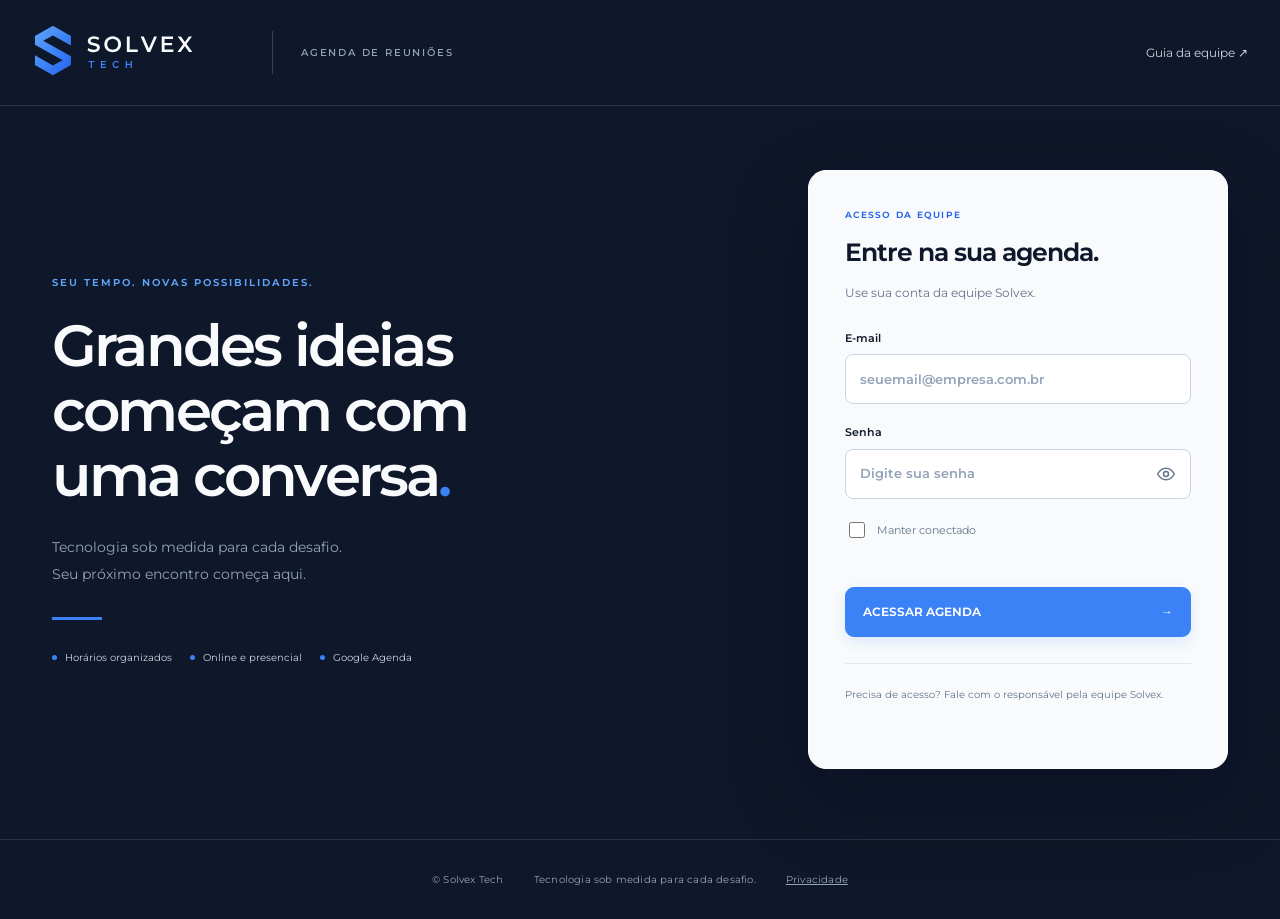
==== index.html @ f0392a61 "Publicar agenda Solvex Tech com identidade própria e agendamento integrado" ====
<!doctype html><html lang="pt-BR"><head><meta http-equiv="Content-Security-Policy" content="default-src 'none'; script-src 'self'; style-src 'self' 'unsafe-inline'; img-src 'self' data:; font-src 'self'; connect-src 'self' https://abweepruixcyetrzefhk.supabase.co; base-uri 'none'; object-src 'none'; form-action 'self'; upgrade-insecure-requests"><meta charset="utf-8"><meta name="viewport" content="width=device-width,initial-scale=1"><meta name="referrer" content="no-referrer"><meta name="theme-color" content="#3B82F6"><meta name="description" content="Agenda da equipe Solvex. Organize reuniões, horários e atendimentos."><title>Solvex | Agenda de reuniões</title><link rel="icon" href="favicon.svg"><link rel="stylesheet" href="assets/style-1fbe7dea8d7b.css"></head><body class="solvex-agenda agenda-portal">
<a class="skip-link" href="#agenda-root">Ir para a agenda</a>
<header class="agenda-shell-header"><a href="./" aria-label="Solvex Agenda"><img src="solvex-logo.svg" alt="Solvex Tech"></a><span class="agenda-shell-product">AGENDA DE REUNIÕES</span><a class="agenda-guide-link" href="manual.html" target="_blank" rel="noopener">Guia da equipe ↗</a><div id="agenda-account" hidden><span id="agenda-account-name"></span><button class="button secondary" id="agenda-signout" type="button">Sair</button></div></header>
<main id="agenda-login" class="agenda-login"><section class="agenda-login-intro"><p class="page-eyebrow">SEU TEMPO. NOVAS POSSIBILIDADES.</p><h1>Grandes ideias<br>começam com<br>uma conversa<span>.</span></h1><p>Tecnologia sob medida para cada desafio.<br>Seu próximo encontro começa aqui.</p><div class="solvex-hero-line" aria-hidden="true"></div><div class="agenda-login-tags"><span>Horários organizados</span><span>Online e presencial</span><span>Google Agenda</span></div></section><section class="agenda-login-card"><div id="agenda-login-loading" role="status">Verificando seu acesso…</div><div id="agenda-login-fields" hidden><p class="page-eyebrow">ACESSO DA EQUIPE</p><h2>Entre na sua agenda.</h2><p>Use sua conta da equipe Solvex.</p><form id="agenda-login-form"><label>E-mail<input type="email" name="email" autocomplete="username" placeholder="seuemail@empresa.com.br" required maxlength="254"></label><label>Senha<span class="agenda-password-wrap"><input type="password" name="password" autocomplete="current-password" placeholder="Digite sua senha" required maxlength="128"><button type="button" id="agenda-password-toggle" aria-label="Mostrar senha" aria-pressed="false"><svg viewBox="0 0 24 24" aria-hidden="true"><path d="M2 12s4-7 10-7 10 7 10 7-4 7-10 7S2 12 2 12Z"/><circle cx="12" cy="12" r="3"/></svg></button></span></label><label class="agenda-remember"><input type="checkbox" name="remember">Manter conectado</label><button class="button primary" type="submit">Acessar agenda <span aria-hidden="true">→</span></button><p class="error" id="agenda-login-error" role="alert"></p></form><p class="agenda-login-contact">Precisa de acesso? Fale com o responsável pela equipe Solvex.</p></div></section></main>
<main id="agenda-root" class="agenda-standalone-root" hidden tabindex="-1"></main><footer class="agenda-shell-footer"><span>© Solvex Tech</span><span>Tecnologia sob medida para cada desafio.</span><a href="privacidade-agenda.html">Privacidade</a></footer><script src="config.js" defer></script><script src="assets/auth-ab4852074d04.js" defer></script><script src="assets/api-6a0f5f5ae72e.js" defer></script><script src="assets/categories-dfbf721962f6.js" defer></script><script src="assets/weekly-d915a85bd3a6.js" defer></script><script src="assets/admin-f937d63b0646.js" defer></script><script src="assets/portal-9eec8111c256.js" defer></script></body></html>
---- assets/style-1fbe7dea8d7b.css ----
.solvex-agenda{--agenda-orange:var(--gold);--agenda-navy:var(--cream)}.solvex-agenda.agenda-page .skip-link:not(:focus),.solvex-agenda .skip-link:not(:focus){width:1px;height:1px;padding:0;overflow:hidden;clip-path:inset(50%)}.solvex-agenda .agenda-container{max-width:1020px;margin:38px auto 52px;padding:0 24px;color:var(--cream)}.solvex-agenda .agenda-intro{display:flex;align-items:center;justify-content:space-between;gap:24px;margin-bottom:26px}.solvex-agenda .agenda-intro h1{font-size:clamp(32px,4.3vw,46px);letter-spacing:-1.3px;margin:5px 0 10px;line-height:1.1}.solvex-agenda .agenda-intro p:last-child{margin:0;font-size:19px;color:var(--muted)}.solvex-agenda .agenda-intro-icon{display:grid;place-items:center;flex:0 0 84px;height:84px;border-radius:8px;background:#3b82f61a;color:var(--gold);border:1px solid rgba(59,130,246,.2)}.solvex-agenda .agenda-intro-icon .ui-icon{width:43px;height:43px}.solvex-agenda .agenda-card{background:var(--panel);border:1px solid var(--rule);border-radius:8px;padding:32px;box-shadow:none}.solvex-agenda .agenda-form-heading{display:flex;align-items:center;gap:16px;margin-bottom:24px}.solvex-agenda .agenda-form-heading h2{font-size:23px;margin:0 0 5px;letter-spacing:-.4px}.solvex-agenda .agenda-form-heading p{color:var(--muted);margin:0}.solvex-agenda .agenda-step{display:grid;place-items:center;border-radius:8px;flex:0 0 46px;height:46px;background:#3b82f61a;color:var(--cream);font-weight:800;font-size:18px}.solvex-agenda .agenda-fields{display:grid;grid-template-columns:1fr 1fr;gap:20px}.solvex-agenda .agenda-fields .agenda-wide{grid-column:1/-1}.solvex-agenda .agenda-card label,.solvex-agenda .agenda-config-form>label,.solvex-agenda .agenda-filters label{display:block;font-size:15px;font-weight:700;color:var(--cream)}.solvex-agenda .agenda-card input:not([type=checkbox]):not([type=radio]),.solvex-agenda .agenda-card select,.solvex-agenda .agenda-config-form input:not([type=checkbox]),.solvex-agenda .agenda-config-form select,.solvex-agenda .agenda-config-form textarea,.solvex-agenda .agenda-filters input,.solvex-agenda .agenda-share input{display:block;width:100%;box-sizing:border-box;padding:13px 14px;margin-top:8px;min-height:48px;border:1px solid var(--rule);border-radius:8px;background:var(--panel);color:var(--cream);font:inherit;font-weight:400;box-shadow:none}.solvex-agenda .agenda-card input::placeholder,.solvex-agenda .agenda-config-form input::placeholder{color:var(--muted)}.solvex-agenda .agenda-card input:focus,.solvex-agenda .agenda-card select:focus,.solvex-agenda .agenda-config-form input:focus,.solvex-agenda .agenda-config-form select:focus,.solvex-agenda .agenda-config-form textarea:focus,.solvex-agenda .agenda-filters input:focus{outline:2px solid var(--gold);outline-offset:2px}.solvex-agenda .field-optional{font-size:12px;font-weight:400;color:var(--muted)}.solvex-agenda .agenda-plain-fieldset{border:0;padding:0;margin:0;min-width:0}.solvex-agenda .agenda-plain-fieldset legend{font-weight:700;font-size:15px;margin-bottom:10px;padding:0}.solvex-agenda .agenda-divider{height:1px;background:var(--panel-2);margin:30px 0}.solvex-agenda .agenda-mode-options{display:grid;grid-template-columns:1fr 1fr;gap:14px;margin-bottom:26px}.solvex-agenda .agenda-mode-options label{display:flex;align-items:center;gap:12px;padding:15px;border-radius:8px;background:var(--panel-2);border:1px solid var(--rule);cursor:pointer}.solvex-agenda .agenda-mode-options label:has(input:checked){background:#3b82f611;border:2px solid var(--gold);padding:14px}.solvex-agenda .agenda-mode-options small{display:block;font-weight:400;color:var(--muted);margin-top:4px}.solvex-agenda .agenda-card input[type=radio],.solvex-agenda .agenda-card input[type=checkbox],.solvex-agenda .agenda-config-form input[type=checkbox]{accent-color:var(--gold);width:18px;height:18px;flex:0 0 18px;margin:0}.solvex-agenda .agenda-mode-options label:has(input:disabled){opacity:.5;cursor:default}.solvex-agenda .agenda-date-heading{display:flex;align-items:center;justify-content:space-between;gap:16px}.solvex-agenda .agenda-card h3{font-size:17px;margin:0 0 14px}.solvex-agenda .agenda-date-nav{display:flex;gap:8px;margin-bottom:14px}.solvex-agenda .agenda-nav-button{width:36px;height:36px;border:1px solid var(--rule);border-radius:8px;background:var(--panel);color:var(--cream);font-size:25px;cursor:pointer}.solvex-agenda .agenda-nav-button:disabled{opacity:.4;cursor:default}.solvex-agenda .agenda-date-options{display:grid;grid-template-columns:repeat(3,1fr);gap:14px;margin-bottom:24px}.solvex-agenda .agenda-date-chip{padding:15px 8px;border:1px solid var(--rule);border-radius:8px;background:var(--panel-2);color:var(--cream);cursor:pointer;font:inherit;display:flex;flex-direction:column;align-items:center;gap:4px}.solvex-agenda .agenda-date-chip strong{font-size:29px;line-height:1.1}.solvex-agenda .agenda-date-chip span{text-transform:uppercase;font-weight:700;font-size:13px}.solvex-agenda .agenda-date-chip small{font-size:12px}.solvex-agenda .agenda-date-chip[aria-pressed=true]{background:var(--gold);color:var(--cream);border-color:var(--gold);box-shadow:none}.solvex-agenda .agenda-hour-options{display:flex;flex-wrap:wrap;gap:12px;min-height:48px;margin-bottom:18px}.solvex-agenda .agenda-hour-chip{min-width:105px;flex:1 1 100px;max-width:210px;padding:13px 16px;border:1px solid var(--rule);border-radius:8px;background:var(--panel-2);color:var(--cream);cursor:pointer;font:inherit;font-size:17px;font-weight:750}.solvex-agenda .agenda-hour-chip[aria-pressed=true]{background:var(--gold);color:var(--cream);border-color:var(--cream)}.solvex-agenda .agenda-date-chip:focus-visible,.solvex-agenda .agenda-hour-chip:focus-visible,.solvex-agenda .agenda-nav-button:focus-visible{outline:2px solid var(--gold);outline-offset:3px}.solvex-agenda .agenda-selection{display:flex;align-items:center;justify-content:center;gap:8px;font-size:14px;color:var(--muted);padding:12px;background:var(--panel-2);border-radius:8px;margin-bottom:22px}.solvex-agenda .agenda-selection .ui-icon{width:21px;height:21px}.solvex-agenda .agenda-card .agenda-consent{display:flex;align-items:flex-start;gap:11px;font-weight:400;line-height:1.6;font-size:13px;margin-bottom:20px}.solvex-agenda .agenda-consent input{margin-top:2px!important}.solvex-agenda .agenda-confirm{width:100%;display:flex;align-items:center;justify-content:center;gap:14px;padding:16px!important;font-size:17px!important;min-height:56px}.solvex-agenda .agenda-form-footer{margin:24px 0 0;border-top:1px solid var(--rule);padding-top:20px;text-align:center;font-size:13px;color:var(--muted)}.solvex-agenda .agenda-honeypot{position:absolute;width:1px;height:1px;overflow:hidden;clip-path:inset(50%)}.solvex-agenda .agenda-contact{margin:24px 0 0;text-align:center;font-size:14px}.solvex-agenda .agenda-contact a,.solvex-agenda .agenda-hint a{color:var(--cream);text-decoration:underline;text-decoration-color:var(--gold);text-underline-offset:4px}.solvex-agenda .agenda-success-icon{display:grid;place-items:center;width:62px;height:62px;background:#3b82f61a;color:var(--gold);border-radius:8px;margin-bottom:20px}.solvex-agenda .agenda-success-icon .ui-icon{width:35px;height:35px}.solvex-agenda .agenda-confirmation h2{font-size:30px;margin:6px 0 14px}.solvex-agenda .agenda-confirmation-actions{display:flex;align-items:center;flex-wrap:wrap;gap:16px;margin-top:16px}.solvex-agenda .agenda-confirmation .detail-grid{margin:24px 0}.solvex-agenda .agenda-confirmation .notice{font-size:14px;margin-bottom:20px}.solvex-agenda .agenda-confirmation:focus{outline:2px solid var(--gold);outline-offset:4px}.solvex-agenda .agenda-hint{font-size:13px!important;color:var(--muted);line-height:1.6;margin:8px 0 18px;overflow-wrap:anywhere}.solvex-agenda .agenda-admin-columns{display:grid;grid-template-columns:1fr 1fr;gap:22px}.solvex-agenda .agenda-admin-columns>.admin-section{min-width:0}.solvex-agenda .agenda-admin-columns h2{font-size:23px;margin:5px 0 16px}.solvex-agenda .agenda-admin-columns .agenda-fields{gap:16px}.solvex-agenda .agenda-config-form{display:grid;gap:16px}.solvex-agenda .agenda-config-form p{margin:-8px 0 0}.solvex-agenda .agenda-config-form .agenda-fields label{font-size:14px;font-weight:700}.solvex-agenda .agenda-config-form .agenda-toggle{display:flex;align-items:center;gap:10px;border-radius:8px;background:#3b82f614;padding:14px}.solvex-agenda .agenda-share{display:flex;align-items:center;justify-content:space-between;gap:24px;border-left:4px solid var(--gold)!important}.solvex-agenda .agenda-share h2{margin:4px 0 8px;font-size:25px}.solvex-agenda .agenda-share p{margin:0}.solvex-agenda .agenda-share-controls{display:flex;align-items:flex-end;gap:12px;max-width:450px;flex:1;min-width:0}.solvex-agenda .agenda-share-controls label{flex:1;min-width:0;font-size:12px}.solvex-agenda .agenda-share-controls .button{white-space:nowrap;min-height:48px}.solvex-agenda .agenda-weekdays,.solvex-agenda .agenda-format-checks{display:flex;gap:12px;flex-wrap:wrap}.solvex-agenda .agenda-weekdays label,.solvex-agenda .agenda-format-checks label{display:flex;align-items:center;gap:6px;font-size:13px;font-weight:600}.solvex-agenda .agenda-slot-list{max-height:400px;overflow:auto;display:grid;gap:10px;margin-top:16px;padding-right:4px}.solvex-agenda .agenda-slot-row{display:flex;align-items:center;justify-content:space-between;gap:12px;padding:14px 16px;border:1px solid var(--rule);border-radius:8px;background:var(--panel-2)}.solvex-agenda .agenda-slot-row strong{display:block;font-size:15px}.solvex-agenda .agenda-slot-row small{display:block;color:var(--muted);margin-top:5px}.solvex-agenda .agenda-slot-row .text-button{font-size:13px}.solvex-agenda .agenda-filters{display:flex;align-items:flex-end;gap:16px;flex-wrap:wrap;margin:20px 0}.solvex-agenda .agenda-filters label{flex:1;min-width:170px}.solvex-agenda .agenda-filters .button{min-height:48px}.solvex-agenda .agenda-bookings{display:grid;gap:16px}.solvex-agenda .agenda-booking{border:1px solid var(--rule);border-radius:8px;padding:20px;border-left:4px solid var(--gold)}.solvex-agenda .agenda-booking h3{margin:4px 0 5px;font-size:19px}.solvex-agenda .agenda-booking-heading{display:flex;align-items:flex-start;justify-content:space-between;gap:12px}.solvex-agenda .agenda-booking-subtitle{font-size:13px;color:var(--muted);margin:6px 0 18px}.solvex-agenda .agenda-booking-contact{display:grid;grid-template-columns:1fr 1fr;gap:10px 20px;margin:16px 0}.solvex-agenda .agenda-booking-contact div{min-width:0}.solvex-agenda .agenda-booking-contact dt{font-size:11px;font-weight:700;text-transform:uppercase;color:var(--muted);margin-bottom:3px}.solvex-agenda .agenda-booking-contact dd{margin:0;font-size:14px;overflow-wrap:anywhere;white-space:pre-wrap}.solvex-agenda .agenda-booking-actions{display:flex;gap:10px;flex-wrap:wrap}.solvex-agenda .agenda-booking-actions .button{font-size:12px!important;padding:10px 13px!important}.solvex-agenda .agenda-booking-status{font-size:11px;font-weight:700;white-space:nowrap;background:#3b82f61f;color:var(--cream);padding:6px 10px;border-radius:8px}.solvex-agenda .agenda-booking-status[data-status=canceled]{background:var(--panel-2)}@media(max-width:1200px){.solvex-agenda .agenda-admin-columns{grid-template-columns:1fr}.solvex-agenda .agenda-share{align-items:flex-start;flex-direction:column}.solvex-agenda .agenda-share-controls{width:100%;max-width:none;flex:auto}}@media(max-width:600px){.solvex-agenda .agenda-container{margin:25px auto 36px;padding:0 16px}.solvex-agenda .agenda-intro{gap:12px}.solvex-agenda .agenda-intro-icon{flex-basis:56px;height:56px;border-radius:8px}.solvex-agenda .agenda-intro-icon .ui-icon{width:30px;height:30px}.solvex-agenda .agenda-intro p:last-child{font-size:15px;line-height:1.5}.solvex-agenda .agenda-intro .page-eyebrow{font-size:9px}.solvex-agenda .agenda-card{padding:22px 18px;border-radius:8px}.solvex-agenda .agenda-form-heading{gap:12px}.solvex-agenda .agenda-form-heading h2{font-size:18px}.solvex-agenda .agenda-form-heading p{font-size:12px;line-height:1.5}.solvex-agenda .agenda-step{flex-basis:38px;height:38px;font-size:15px}.solvex-agenda .agenda-fields{grid-template-columns:1fr;gap:18px}.solvex-agenda .agenda-fields .agenda-wide{grid-column:auto}.solvex-agenda .agenda-mode-options{gap:10px}.solvex-agenda .agenda-mode-options label{padding:12px 9px;gap:8px}.solvex-agenda .agenda-mode-options label:has(input:checked){padding:11px 8px}.solvex-agenda .agenda-mode-options small{font-size:10px;line-height:1.4}.solvex-agenda .agenda-mode-options span{font-size:13px}.solvex-agenda .agenda-date-options{gap:10px}.solvex-agenda .agenda-date-chip strong{font-size:26px}.solvex-agenda .agenda-selection{font-size:12px;line-height:1.5}.solvex-agenda .agenda-confirm{font-size:15px!important}.solvex-agenda .agenda-admin-columns .agenda-fields{grid-template-columns:1fr}.solvex-agenda .agenda-share-controls{flex-wrap:wrap}.solvex-agenda .agenda-share-controls label{flex:1 1 100%}.solvex-agenda .agenda-booking-contact{grid-template-columns:1fr}.solvex-agenda .agenda-booking-heading{flex-wrap:wrap}.solvex-agenda .agenda-slot-row{padding:12px;flex-wrap:wrap}.solvex-agenda .agenda-slot-row strong{font-size:13px}.solvex-agenda .agenda-filters .button{width:100%}.solvex-agenda .agenda-confirmation .detail-grid{grid-template-columns:1fr}.solvex-agenda .agenda-form-footer{font-size:11px}}.solvex-agenda .agenda-toolbar{display:flex;align-items:center;justify-content:space-between;gap:18px;margin:4px 0 20px;flex-wrap:wrap}.solvex-agenda .agenda-toolbar-state,.solvex-agenda .agenda-toolbar-actions{display:flex;align-items:center;gap:12px;flex-wrap:wrap}.solvex-agenda .agenda-toolbar-actions .button{font-size:13px!important;padding:12px 16px!important}.solvex-agenda .agenda-toolbar-state strong{font-size:14px}.solvex-agenda .agenda-toolbar-state .text-button{font-size:12px}.solvex-agenda .agenda-open-dot{width:9px;height:9px;border-radius:8px;background:var(--panel-2)}.solvex-agenda .agenda-open-dot.is-open{background:var(--gold);box-shadow:none}.solvex-agenda .agenda-feedback{font-size:13px;color:var(--cream);margin-bottom:16px;line-height:1.5}.solvex-agenda .agenda-feedback:empty{display:none}.solvex-agenda .agenda-workspace{display:grid;grid-template-columns:minmax(0,1.7fr) minmax(260px,1fr);gap:22px;align-items:start}.solvex-agenda .agenda-workspace .admin-section{margin-bottom:22px!important}.solvex-agenda .agenda-month-heading,.solvex-agenda .agenda-day-heading{display:flex;align-items:center;justify-content:space-between;gap:16px}.solvex-agenda .agenda-month-heading h2{font-size:24px;margin:5px 0 0}.solvex-agenda .agenda-month-heading .agenda-date-nav{align-items:center;margin:0}.solvex-agenda .agenda-calendar-hint{color:var(--muted);font-size:13px;line-height:1.5;margin:14px 0 22px}.solvex-agenda .agenda-month-weekdays,.solvex-agenda .agenda-month-grid{display:grid;grid-template-columns:repeat(7,minmax(0,1fr));gap:7px}.solvex-agenda .agenda-month-weekdays{margin-bottom:10px}.solvex-agenda .agenda-month-weekdays span{text-align:center;font-weight:700;font-size:10px;color:var(--muted)}.solvex-agenda .agenda-calendar-day{height:93px;border:1px solid var(--rule);border-radius:8px;background:var(--panel);color:var(--cream);padding:9px 6px;display:flex;align-items:flex-start;flex-direction:column;text-align:left;cursor:pointer;position:relative;min-width:0}.solvex-agenda .agenda-calendar-day:hover{background:#3b82f60d}.solvex-agenda .agenda-calendar-day[aria-pressed=true]{border:2px solid var(--gold);background:#3b82f611;padding:8px 5px}.solvex-agenda .agenda-calendar-day.is-today>strong{background:var(--gold);color:var(--cream);border-radius:8px;width:23px;height:23px;display:grid;place-items:center}.solvex-agenda .agenda-calendar-day.is-blocked{background:var(--panel-2)}.solvex-agenda .agenda-calendar-day>strong{font-size:14px;line-height:23px}.solvex-agenda .agenda-day-badges{display:flex;flex-direction:column;gap:4px;margin-top:6px;width:100%}.solvex-agenda .agenda-day-badges small{font-size:9px;font-weight:700;border-radius:8px;padding:3px 4px;white-space:nowrap;overflow:hidden;text-overflow:ellipsis}.solvex-agenda .agenda-free-badge{background:#3b82f624;color:var(--cream)}.solvex-agenda .agenda-booked-badge{background:var(--gold);color:var(--cream)}.solvex-agenda .agenda-blocked-badge{background:var(--panel-2);color:var(--muted)}.solvex-agenda .agenda-calendar-legend{display:flex;align-items:center;flex-wrap:wrap;gap:18px;font-size:11px;color:var(--muted);margin-top:20px}.solvex-agenda .agenda-calendar-legend span{display:flex;align-items:center;gap:7px}.solvex-agenda .agenda-calendar-legend i{display:inline-block;width:8px;height:8px;border-radius:8px}.solvex-agenda .agenda-legend-free,.solvex-agenda .agenda-legend-booked{background:var(--gold)}.solvex-agenda .agenda-legend-blocked{background:var(--panel-2)}.solvex-agenda .agenda-day-heading h2{font-size:22px;margin:4px 0 0}.solvex-agenda .agenda-day-heading>.text-button{font-size:12px}.solvex-agenda .agenda-day-counts{display:flex;gap:20px;font-size:12px;margin:22px 0;color:var(--muted)}.solvex-agenda .agenda-day-counts strong{font-size:22px;color:var(--cream);padding-right:4px}.solvex-agenda .agenda-day-slots{display:grid;gap:10px;max-height:430px;overflow:auto;margin-bottom:18px;padding-right:2px}.solvex-agenda .agenda-day-slots .agenda-slot-row{gap:8px;padding:12px;flex-wrap:nowrap}.solvex-agenda .agenda-day-slots .agenda-slot-row>div{flex:1;min-width:0}.solvex-agenda .agenda-day-slots .agenda-slot-row small{font-size:10px}.solvex-agenda .agenda-day-slots .agenda-booking-status{font-size:9px;padding:5px 7px}.solvex-agenda .agenda-slot-remove{border:0;background:transparent;color:var(--cream);font-size:21px;padding:2px 5px;cursor:pointer}.solvex-agenda .agenda-day-actions{display:grid;gap:12px}.solvex-agenda .agenda-day-actions .button{font-size:12px!important;min-height:42px;padding:11px!important}.solvex-agenda .agenda-day-actions .text-button{font-size:11px}.solvex-agenda .agenda-day-card .agenda-hint{margin-bottom:0;font-size:11px!important}.solvex-agenda .agenda-day-empty-state{font-size:13px;color:var(--muted);padding:25px 14px;border:1px dashed var(--rule);border-radius:8px;text-align:center;margin:0 0 4px;line-height:1.6}.solvex-agenda .agenda-day-meetings .agenda-bookings{grid-template-columns:1fr 1fr}.solvex-agenda .agenda-contact-details{margin:16px 0}.solvex-agenda .agenda-contact-details summary{font-size:12px;color:var(--cream);font-weight:700;cursor:pointer}.solvex-agenda .agenda-meet-state{font-size:11px;font-weight:700;color:var(--cream);background:#3b82f61a;padding:8px 11px;border-radius:8px;display:inline-block;margin-bottom:0}.solvex-agenda .agenda-meet-state[data-state=ready]{background:var(--gold);color:var(--cream)}.solvex-agenda .agenda-dialog{max-width:600px;width:calc(100% - 32px);max-height:calc(100dvh - 40px);padding:28px;border:1px solid var(--rule);border-radius:8px;background:var(--panel);color:var(--cream);box-shadow:none;overflow:auto}.solvex-agenda .agenda-dialog::backdrop{background:var(--panel-2);backdrop-filter:blur(3px)}.solvex-agenda .agenda-dialog-heading{display:flex;align-items:flex-start;justify-content:space-between;gap:20px;margin-bottom:24px}.solvex-agenda .agenda-dialog-heading h2{font-size:26px;margin:5px 0 0;letter-spacing:-.5px}.solvex-agenda .agenda-dialog-close{border:0;background:var(--panel-2);color:var(--cream);border-radius:8px;font-size:24px;width:34px;height:34px;cursor:pointer;flex-shrink:0}.solvex-agenda .agenda-dialog .agenda-fields{gap:16px}.solvex-agenda .agenda-dialog .agenda-config-form>label,.solvex-agenda .agenda-dialog .agenda-fields label{font-size:13px;font-weight:700}.solvex-agenda .agenda-dialog .agenda-plain-fieldset legend{font-size:13px}.solvex-agenda .agenda-dialog .agenda-config-form input,.solvex-agenda .agenda-dialog .agenda-config-form select{margin-top:7px;font-size:14px}.solvex-agenda .agenda-dialog .agenda-config-form input[type=checkbox]{margin:0!important}.solvex-agenda .agenda-weekday-chips{gap:7px;display:grid;grid-template-columns:repeat(7,minmax(0,1fr))}.solvex-agenda .agenda-weekday-chips label{position:relative;display:block;min-width:0;cursor:pointer}.solvex-agenda .agenda-weekday-chips input{position:absolute;width:1px!important;height:1px!important;opacity:0}.solvex-agenda .agenda-weekday-chips span{display:grid;place-items:center;padding:12px 4px;border:1px solid var(--rule);border-radius:8px;color:var(--cream);background:var(--panel);font-size:12px;font-weight:700}.solvex-agenda .agenda-weekday-chips label:has(input:checked) span{background:var(--gold);color:var(--cream);border-color:var(--cream)}.solvex-agenda .agenda-weekday-chips label:has(input:focus-visible) span{outline:2px solid var(--gold);outline-offset:2px}.solvex-agenda .agenda-field-label{font-size:13px;font-weight:700;display:block}.solvex-agenda .agenda-duration-chip{display:block;padding:14px;margin-top:7px;border-radius:8px;background:#3b82f614;font-size:14px}.solvex-agenda .agenda-window-preview{border:1px solid rgba(59,130,246,.23);border-radius:8px;padding:16px;background:#3b82f60b}.solvex-agenda .agenda-window-preview>strong{font-size:14px}.solvex-agenda .agenda-window-preview>p{font-size:11px!important;color:var(--muted);margin:12px 0 0!important;line-height:1.6}.solvex-agenda .agenda-preview-times{display:flex;gap:7px;flex-wrap:wrap;margin-top:12px}.solvex-agenda .agenda-preview-times span{font-size:11px;font-weight:700;background:var(--panel);border:1px solid var(--rule);border-radius:8px;padding:6px 9px}.solvex-agenda .agenda-dialog .agenda-config-form .button{min-height:48px;font-size:14px}.solvex-agenda .agenda-google-card{margin-top:26px;padding:20px;border-radius:8px;background:var(--panel-2);border:1px solid var(--rule)}.solvex-agenda .agenda-google-card h3{font-size:18px;margin:6px 0 10px}.solvex-agenda .agenda-google-card p{font-size:12px;line-height:1.6}.solvex-agenda .agenda-google-actions{display:flex;align-items:center;gap:16px;flex-wrap:wrap}.solvex-agenda .agenda-google-actions .button{font-size:12px!important;padding:12px 16px!important;min-height:44px}.solvex-agenda .agenda-google-actions .text-button{font-size:12px}.solvex-agenda .agenda-google-card details{margin-top:18px;font-size:12px}.solvex-agenda .agenda-google-card summary{font-weight:700;cursor:pointer}.solvex-agenda .agenda-google-card input[readonly]{margin-bottom:14px;font-size:12px;width:100%}.solvex-agenda .agenda-upload-button{display:block;font-size:12px;font-weight:700}.solvex-agenda .agenda-upload-button input{font-size:12px;margin-top:10px;width:100%}.solvex-agenda .agenda-dialog .error{font-size:12px}@media(max-width:1150px){.solvex-agenda .agenda-workspace{grid-template-columns:1fr}.solvex-agenda .agenda-calendar-day{height:88px}.solvex-agenda .agenda-day-slots{grid-template-columns:1fr 1fr;max-height:300px}.solvex-agenda .agenda-day-card .agenda-day-actions{display:flex;align-items:center;flex-wrap:wrap}.solvex-agenda .agenda-day-meetings .agenda-bookings{grid-template-columns:1fr}}@media(max-width:600px){.solvex-agenda .agenda-toolbar{gap:16px}.solvex-agenda .agenda-toolbar-actions{display:grid;grid-template-columns:1fr 1fr;width:100%;gap:10px}.solvex-agenda .agenda-toolbar-actions .primary{grid-column:1/-1}.solvex-agenda .agenda-toolbar-actions .button{font-size:12px!important;padding:11px!important}.solvex-agenda .agenda-workspace{gap:0}.solvex-agenda .agenda-month-heading{gap:8px;flex-wrap:wrap}.solvex-agenda .agenda-month-heading h2{font-size:22px}.solvex-agenda .agenda-month-heading .agenda-date-nav{gap:5px}.solvex-agenda .agenda-month-heading .text-button{font-size:11px}.solvex-agenda .agenda-month-weekdays,.solvex-agenda .agenda-month-grid{gap:4px}.solvex-agenda .agenda-calendar-day{height:66px;padding:5px 3px;border-radius:8px}.solvex-agenda .agenda-calendar-day[aria-pressed=true]{padding:4px 2px}.solvex-agenda .agenda-calendar-day>strong{font-size:12px;line-height:19px}.solvex-agenda .agenda-calendar-day.is-today>strong{width:19px;height:19px}.solvex-agenda .agenda-day-badges{gap:3px;margin-top:3px}.solvex-agenda .agenda-day-badges small{font-size:7px;letter-spacing:-.2px;padding:2px}.solvex-agenda .agenda-calendar-legend{gap:10px;font-size:9px}.solvex-agenda .agenda-calendar-hint{font-size:12px}.solvex-agenda .agenda-day-slots{grid-template-columns:1fr}.solvex-agenda .agenda-dialog{padding:22px 18px;max-height:calc(100dvh - 28px)}.solvex-agenda .agenda-dialog .agenda-fields{grid-template-columns:1fr 1fr;gap:12px}.solvex-agenda .agenda-dialog-heading h2{font-size:22px}.solvex-agenda .agenda-weekday-chips{gap:5px}.solvex-agenda .agenda-weekday-chips span{font-size:10px;padding:10px 2px}.solvex-agenda .agenda-dialog .agenda-config-form .agenda-toggle{align-items:flex-start;line-height:1.5;font-size:12px}.solvex-agenda .agenda-dialog .agenda-config-form .agenda-toggle input{margin-top:2px!important}.solvex-agenda .agenda-dialog .agenda-config-form input[type=time]{min-width:0}.solvex-agenda .agenda-dialog .agenda-fields label{font-size:12px}.solvex-agenda .agenda-window-preview{padding:13px}.solvex-agenda .agenda-window-preview>strong{font-size:13px}.solvex-agenda .agenda-booking{padding:16px}}.solvex-agenda .agenda-weekly-summary{display:flex;align-items:flex-start;justify-content:space-between;gap:24px;border-left:4px solid var(--gold)!important;margin-bottom:22px!important}.solvex-agenda .agenda-weekly-summary h2{font-size:23px;margin:5px 0 8px}.solvex-agenda .agenda-weekly-summary p:last-child{font-size:13px;color:var(--muted);margin:0;line-height:1.6}.solvex-agenda .agenda-weekly-summary-days{display:flex;flex-wrap:wrap;gap:9px;max-width:650px}.solvex-agenda .agenda-weekly-summary-days>div{padding:10px 13px;border-radius:8px;border:1px solid var(--rule);background:var(--panel-2)}.solvex-agenda .agenda-weekly-summary-days strong{display:block;font-size:12px}.solvex-agenda .agenda-weekly-summary-days span{display:block;font-size:10px;color:var(--muted);margin-top:4px}.solvex-agenda .agenda-weekly-dialog{max-width:700px}.solvex-agenda .agenda-weekly-days{display:grid;gap:10px}.solvex-agenda .agenda-week-row{padding:14px 16px;border:1px solid var(--rule);border-radius:8px;background:var(--panel-2)}.solvex-agenda .agenda-week-row.is-enabled{background:var(--panel);border-color:#3b82f659}.solvex-agenda .agenda-week-heading{display:flex;align-items:center;justify-content:space-between;gap:12px}.solvex-agenda .agenda-week-heading label{display:flex;align-items:center;gap:10px;font-size:14px;font-weight:750}.solvex-agenda .agenda-week-heading input{accent-color:var(--gold);width:18px;height:18px!important;margin:0!important;flex-shrink:0}.solvex-agenda .agenda-week-heading .text-button{font-size:12px}.solvex-agenda .agenda-week-ranges{display:grid;gap:10px;margin-top:10px}.solvex-agenda .agenda-week-range{display:grid;grid-template-columns:1fr 1fr 26px;gap:12px;align-items:end}.solvex-agenda .agenda-week-range label{font-size:11px;font-weight:700;color:var(--muted)}.solvex-agenda .agenda-week-range input{width:100%;min-width:0;height:42px;min-height:42px!important;margin-top:5px!important;padding:9px 12px!important}.solvex-agenda .agenda-week-range input:disabled{background:var(--panel-2);color:var(--muted);border-color:var(--rule)}.solvex-agenda .agenda-week-range .agenda-slot-remove{height:42px}.solvex-agenda .agenda-weekly-dialog .agenda-window-preview>p{margin-top:8px!important}.solvex-agenda .agenda-weekly-dialog .agenda-hint{margin:0!important}.solvex-agenda .agenda-weekly-dialog .agenda-fields{margin:2px 0 6px}.solvex-agenda .agenda-weekly-dialog #agenda-copy-weekdays{font-size:12px;line-height:1.6}.solvex-agenda .agenda-week-row:not(.is-enabled) .agenda-week-ranges{display:none}.solvex-agenda .agenda-week-row:not(.is-enabled) [data-add-range]{visibility:hidden}.solvex-agenda .agenda-day-counts{flex-wrap:wrap;gap:12px}.solvex-agenda .agenda-day-counts strong{font-size:20px}.solvex-agenda .agenda-day-counts span{font-size:10px}.solvex-agenda .agenda-slot-reserve{background:var(--panel);color:var(--cream);border:1px solid var(--rule);border-radius:8px;font-size:9px;font-weight:700;padding:6px 7px;cursor:pointer}.solvex-agenda .agenda-internal-holds{display:grid;gap:10px;margin-bottom:16px}.solvex-agenda .agenda-internal-hold{display:flex;align-items:center;justify-content:space-between;gap:12px;border:1px solid var(--rule);border-left:3px solid var(--cream);border-radius:8px;padding:12px;background:var(--panel-2)}.solvex-agenda .agenda-internal-hold strong{font-size:11px;display:block}.solvex-agenda .agenda-internal-hold small{display:block;font-size:11px;color:var(--muted);margin-top:5px;overflow-wrap:anywhere}.solvex-agenda .agenda-internal-hold .button{font-size:10px!important;padding:7px 10px!important;min-height:32px!important}.solvex-agenda .agenda-day-slots .agenda-booking-status{white-space:normal;text-align:center;max-width:92px}.solvex-agenda .agenda-day-slots .agenda-slot-row small{line-height:1.5}@media(max-width:1150px){.solvex-agenda .agenda-weekly-summary{flex-direction:column;gap:16px}.solvex-agenda .agenda-weekly-summary-days{max-width:none}.solvex-agenda .agenda-day-card .agenda-day-actions{display:grid}}@media(max-width:600px){.solvex-agenda .agenda-weekly-summary h2{font-size:20px}.solvex-agenda .agenda-weekly-summary-days{display:grid;grid-template-columns:1fr 1fr;width:100%}.solvex-agenda .agenda-weekly-summary-days>div{padding:9px 11px}.solvex-agenda .agenda-weekly-dialog{padding:20px 16px}.solvex-agenda .agenda-week-row{padding:12px}.solvex-agenda .agenda-week-range{gap:8px;grid-template-columns:1fr 1fr 22px}.solvex-agenda .agenda-week-range input{padding:8px!important;font-size:12px!important}.solvex-agenda .agenda-week-heading label{font-size:13px}.solvex-agenda .agenda-week-heading .text-button{font-size:11px}.solvex-agenda .agenda-weekly-dialog .agenda-fields{grid-template-columns:1fr 1fr}.solvex-agenda .agenda-internal-hold{gap:8px;padding:10px}.solvex-agenda .agenda-internal-hold .button{font-size:9px!important}.solvex-agenda .agenda-day-counts{gap:10px}.solvex-agenda .agenda-day-counts strong{font-size:18px}.solvex-agenda .agenda-calendar-day{height:79px}.solvex-agenda .agenda-day-badges small{font-size:7px}}.solvex-agenda .agenda-mail-state{color:var(--cream);font-size:12px;line-height:1.6;padding:10px 12px;border:1px solid color-mix(in srgb,var(--cream) 12%,white);border-radius:8px;background:color-mix(in srgb,var(--gold) 5%,white);overflow-wrap:anywhere}.solvex-agenda{color:var(--cream);--agenda-orange:var(--gold);--agenda-navy:var(--cream)}.agenda-admin-native{max-width:1240px;margin:auto;padding:44px 26px 96px}.solvex-agenda .agenda-container{color:var(--cream)}.solvex-agenda h1,.solvex-agenda h2,.solvex-agenda h3{font-family:Montserrat,sans-serif;font-weight:400}.solvex-agenda .agenda-native-header h1{font-size:36px;margin:0}.solvex-agenda .mod-sub{color:var(--muted);margin:10px 0 26px}.solvex-agenda .admin-section{padding:20px 22px;background:var(--panel);border:1px solid var(--rule);border-radius:8px;margin:0 0 22px;min-width:0}.solvex-agenda .button{display:inline-flex;align-items:center;justify-content:center;gap:8px;background:var(--gold);color:#0f172a;border:1px solid var(--gold);border-radius:3px;padding:11px 16px;font-family:Montserrat,sans-serif;font-size:12.5px;font-weight:500;letter-spacing:.08em;text-transform:uppercase;text-decoration:none;min-height:44px;cursor:pointer}.solvex-agenda .button.secondary{background:transparent;color:var(--cream);border-color:var(--rule)}.solvex-agenda .button:disabled{opacity:.45;cursor:default}.solvex-agenda .text-button{background:transparent;border:0;color:var(--gold-hi);text-decoration:underline;text-underline-offset:3px;min-height:44px;padding:8px;cursor:pointer}.solvex-agenda .page-eyebrow{color:var(--gold);font-size:10px;letter-spacing:.12em;text-transform:uppercase}.solvex-agenda .agenda-intro p:last-child,.solvex-agenda .agenda-hint,.solvex-agenda .field-optional{color:var(--muted)}.solvex-agenda .error{color:#e59a9a;font-size:13px;overflow-wrap:anywhere;min-height:18px}.solvex-agenda .notice{color:var(--muted);background:var(--panel-2);padding:14px;border-radius:6px;overflow-wrap:anywhere}.solvex-agenda .agenda-hour-chip[aria-pressed=true],.solvex-agenda .agenda-date-chip[aria-pressed=true]{background:var(--gold);color:#0f172a;border-color:var(--gold)}.solvex-agenda .agenda-dialog{background:var(--panel);color:var(--cream);border:1px solid var(--rule);max-height:88dvh;overflow:auto}.solvex-agenda .agenda-dialog::backdrop{background:#000000b3}.solvex-agenda .detail-grid{display:grid;gap:14px;grid-template-columns:1fr 1fr}.solvex-agenda .detail-grid dt{color:var(--muted);font-size:12px}.solvex-agenda .detail-grid dd{margin:4px 0 0;overflow-wrap:anywhere}.solvex-agenda .pager{display:flex;gap:12px;justify-content:flex-end;margin-top:16px}.solvex-agenda .agenda-calendar-card,.solvex-agenda .agenda-day-card{min-width:0}.solvex-agenda .agenda-calendar-day{min-height:72px;min-width:0;overflow:hidden}.solvex-agenda .agenda-calendar-day[aria-pressed=true]{outline:2px solid var(--gold);outline-offset:-2px;background:var(--panel-2)}.solvex-agenda .agenda-booking-subtitle,.solvex-agenda .agenda-calendar-hint{color:var(--muted);overflow-wrap:anywhere}.solvex-agenda .agenda-mail-state{color:var(--muted);background:var(--panel-2);border-color:var(--rule)}.solvex-agenda .agenda-public-brand{max-width:1020px;margin:auto;padding:24px;border-bottom:1px solid var(--rule)}.solvex-agenda .agenda-public-brand a{display:flex;gap:14px;align-items:center;color:var(--cream);text-decoration:none}.solvex-agenda .agenda-public-brand img{width:48px;height:48px;object-fit:contain;border-radius:4px}.solvex-agenda .agenda-public-brand span{font-family:Montserrat,sans-serif;font-size:22px;letter-spacing:.09em;text-transform:uppercase}.solvex-agenda .agenda-public-brand small{display:block;font-family:Barlow,sans-serif;font-size:11px;color:var(--muted);letter-spacing:0;text-transform:none}.solvex-agenda .agenda-public-footer{max-width:1020px;margin:0 auto;padding:24px;border-top:1px solid var(--rule);color:var(--muted);font-size:12px;text-align:center}.solvex-agenda .agenda-public-footer a{color:var(--gold-hi)}.solvex-agenda .agenda-dialog-close,.solvex-agenda .agenda-nav-button{min-width:44px;min-height:44px}.solvex-agenda .agenda-success-icon svg,.solvex-agenda .agenda-intro-icon svg{width:32px;height:32px;stroke:currentColor;fill:none;stroke-width:1.8}@media(max-width:1100px){.solvex-agenda .agenda-workspace{grid-template-columns:1fr}}@media(max-width:600px){.agenda-admin-native{padding:28px 16px 64px}.solvex-agenda .admin-section{padding:16px}.solvex-agenda .agenda-native-header h1{font-size:28px}.solvex-agenda .agenda-calendar-day{min-height:62px;padding:6px 2px}.solvex-agenda .agenda-day-badges small{font-size:9px}.solvex-agenda .detail-grid{grid-template-columns:1fr}.solvex-agenda .agenda-dialog{max-width:calc(100vw - 24px)}.solvex-agenda .agenda-public-brand{padding:18px 16px}.solvex-agenda .agenda-toolbar-actions .button{flex:1 1 140px}}.solvex-agenda .agenda-profile-bar{display:flex;align-items:center;gap:24px;flex-wrap:wrap;margin:0 0 24px;padding:18px 20px;background:var(--panel);border:1px solid var(--rule);border-radius:12px}.solvex-agenda .agenda-profile-bar[hidden]{display:none}.solvex-agenda .agenda-profile-bar label{display:grid;gap:8px;flex:1;min-width:0;font-size:14px;font-weight:600;max-width:460px}.solvex-agenda .agenda-profile-bar select{width:100%;min-height:48px;padding:10px 14px;border:1px solid var(--rule);border-radius:8px;background:var(--field);color:var(--cream);font:inherit}.solvex-agenda .agenda-profile-bar p{flex:1;min-width:min(240px,100%);margin:0}.solvex-agenda .agenda-origin-group{grid-column:1/-1;min-width:0;padding-top:8px}.solvex-agenda .agenda-origin-group+.agenda-origin-group{border-top:1px solid var(--rule);padding-top:26px;margin-top:8px}.solvex-agenda .agenda-origin-heading{display:flex;align-items:center;gap:10px;flex-wrap:wrap}.solvex-agenda .agenda-origin-heading h3{font-size:20px;margin:0;line-height:1.3}.solvex-agenda .agenda-origin-count{border:1px solid var(--rule);border-radius:20px;padding:3px 9px;font-size:12px;font-weight:700}.solvex-agenda .agenda-origin-note{font-size:13px;color:var(--muted);line-height:1.6;margin:8px 0 16px}.solvex-agenda .agenda-origin-items{display:grid;grid-template-columns:repeat(2,minmax(0,1fr));gap:16px;min-width:0}.solvex-agenda .agenda-origin-items .agenda-day-empty-state{grid-column:1/-1}.solvex-agenda .agenda-origin-items .agenda-booking{min-width:0;overflow-wrap:anywhere}.solvex-agenda .agenda-origin-items .agenda-booking h4{margin:4px 0 5px;font-size:19px;line-height:1.35}.solvex-agenda .agenda-origin-badge{display:inline-block;font-size:10px;font-weight:800;letter-spacing:.05em;text-transform:uppercase;background:#3b82f61a;color:inherit;padding:5px 8px;border-radius:6px;margin:0 0 12px}.solvex-agenda .agenda-origin-group[data-origin=google] .agenda-booking{border-left-color:#8796a3}.solvex-agenda .agenda-origin-group[data-origin=google] .agenda-origin-badge,.solvex-agenda .agenda-google-badge{background:#edf2f7;color:#43566a}.solvex-agenda .agenda-google-badge{font-size:9px;padding:3px 5px;border-radius:4px}@media(max-width:800px){.solvex-agenda .agenda-origin-items{grid-template-columns:1fr}.solvex-agenda .agenda-origin-heading h3{font-size:18px}}.solvex-agenda.agenda-page{--agenda-public-muted:#64748B;font-size:17px;line-height:1.6;background:radial-gradient(ellipse at 80% 0,rgba(59,130,246,.075),transparent 620px),var(--ink)}.agenda-page .skip-link:focus{position:fixed;top:12px;left:12px;z-index:100;padding:12px 18px;background:var(--gold);color:var(--ink);border-radius:8px}.agenda-page .agenda-public-brand{display:flex;justify-content:center;align-items:center;max-width:1120px;padding:38px 28px 12px;border:0}.agenda-page .agenda-public-brand .agenda-public-home{display:block;min-width:0;padding:0;border:0;background:none;box-shadow:none}.agenda-page .agenda-public-brand .agenda-public-logo{display:block;width:320px;max-width:100%;height:auto;object-fit:contain;border:0;border-radius:0;background:none;box-shadow:none}.agenda-page .agenda-intro .agenda-profile-public{font-size:17px;color:var(--gold);margin:14px 0 0}.agenda-page .agenda-container{max-width:1120px;margin:52px auto 64px;padding:0 28px}.agenda-page .agenda-intro{gap:32px;margin-bottom:28px}.agenda-page .agenda-intro>div:first-child{min-width:0;max-width:760px}.agenda-page .agenda-intro .page-eyebrow{font-size:12px;font-weight:600;letter-spacing:.15em;line-height:1.7;margin:0 0 16px}.agenda-page .agenda-intro h1{font-size:clamp(42px,5.6vw,66px);line-height:1.12;letter-spacing:-.025em;margin:0 0 18px}.agenda-page .agenda-intro p:not(.page-eyebrow):not(.agenda-profile-public){font-size:21px;line-height:1.6;color:var(--agenda-public-muted);max-width:48ch}.agenda-page .agenda-intro-icon{flex-basis:112px;height:112px;border-radius:24px;background:linear-gradient(135deg,#3b82f621,#3b82f606);transform:rotate(-5deg)}.agenda-page .agenda-intro-icon svg{width:54px;height:54px;transform:rotate(5deg)}.agenda-page .agenda-public-steps{display:flex;gap:12px 28px;flex-wrap:wrap;list-style:none;padding:0;margin:0 0 36px;color:var(--agenda-public-muted);font-size:15px}.agenda-page .agenda-public-steps li{display:flex;align-items:center;gap:10px}.agenda-page .agenda-public-steps span{display:grid;place-items:center;width:28px;height:28px;border:1px solid rgba(59,130,246,.35);border-radius:50%;color:var(--gold);font-family:Montserrat,sans-serif;font-size:13px}.agenda-page .agenda-card{padding:40px 42px;border-radius:20px;border-color:#e2e8f0;border-top:3px solid var(--gold);background:linear-gradient(150deg,rgba(59,130,246,.025),transparent 350px),var(--panel);box-shadow:0 18px 64px #0003}.agenda-page .agenda-form-heading{gap:18px;margin-bottom:30px}.agenda-page .agenda-form-heading h2{font-size:29px;line-height:1.3;letter-spacing:0;margin-bottom:8px}.agenda-page .agenda-form-heading p{font-size:16px;line-height:1.6;color:var(--agenda-public-muted)}.agenda-page .agenda-step{flex-basis:56px;height:56px;border:1px solid rgba(59,130,246,.2);border-radius:14px;font-size:20px;color:var(--gold)}.agenda-page .agenda-plain-fieldset legend,.agenda-page .agenda-card label{font-size:17px;line-height:1.5}.agenda-page .agenda-fields{gap:24px}.agenda-page .agenda-card input:not([type=checkbox]):not([type=radio]),.agenda-page .agenda-card select{min-height:58px;padding:15px 17px;margin-top:10px;border-radius:10px;font-size:17px;line-height:1.5;background:var(--field)}.agenda-page .agenda-card input::placeholder{color:#94a3b8;opacity:1}.agenda-page .agenda-card input[type=radio],.agenda-page .agenda-card input[type=checkbox]{width:21px;height:21px;flex-basis:21px}.agenda-page .field-optional{font-size:14px;color:var(--agenda-public-muted)}.agenda-page .agenda-mode-options{gap:18px;margin-bottom:32px}.agenda-page .agenda-mode-options label{gap:14px;padding:20px;border-radius:12px;background:var(--panel-2)}.agenda-page .agenda-mode-options label:has(input:checked){padding:19px;background:#3b82f617}.agenda-page .agenda-mode-options span{font-size:20px;line-height:1.4}.agenda-page .agenda-mode-options small{font-size:15px;line-height:1.5;color:var(--agenda-public-muted);margin-top:6px}.agenda-page .agenda-card h3{font-size:22px;margin-bottom:18px}.agenda-page .agenda-date-nav{gap:10px;margin-bottom:18px}.agenda-page .agenda-nav-button{width:48px;height:48px;border-radius:12px;font-size:29px}.agenda-page .agenda-date-options{gap:16px;margin-bottom:30px}.agenda-page .agenda-date-chip{padding:18px 10px;gap:6px;border-radius:12px;min-height:142px}.agenda-page .agenda-date-chip strong{font-size:38px;font-family:Montserrat,sans-serif;font-weight:500}.agenda-page .agenda-date-chip span{font-size:15px}.agenda-page .agenda-date-chip small{font-size:14px}.agenda-page .agenda-hour-options{gap:12px;margin-bottom:24px}.agenda-page .agenda-hour-chip{min-height:58px;font-size:19px;flex-basis:118px;min-width:110px;border-radius:10px;padding:14px 18px}.agenda-page .agenda-selection{font-size:16px;line-height:1.6;padding:16px;border-radius:10px;margin-bottom:28px}.agenda-page .agenda-divider{margin:36px 0;background:var(--rule)}.agenda-page .agenda-card .agenda-consent{font-size:15px;line-height:1.7;gap:13px;margin:28px 0 20px;color:var(--agenda-public-muted)}.agenda-page .button{min-height:52px;padding:14px 20px;font-size:15px;letter-spacing:.065em;border-radius:9px}.agenda-page .agenda-confirm{min-height:64px;font-size:19px!important;padding:17px 20px!important}.agenda-page .button.primary:not(:disabled):hover{background:var(--gold-hi);border-color:var(--gold-hi)}.agenda-page .button.secondary:hover{background:var(--panel-2);border-color:var(--gold)}.agenda-page .text-button,.agenda-page .error{font-size:16px}.agenda-page .notice{font-size:17px;line-height:1.7;padding:20px;border:1px solid var(--rule);border-radius:12px}.agenda-page .agenda-form-footer{margin-top:28px;padding-top:24px;font-size:15px;color:var(--agenda-public-muted)}.agenda-page .agenda-confirmation h2{font-size:38px;line-height:1.25}.agenda-page .agenda-success-icon{width:76px;height:76px;border-radius:18px}.agenda-page .agenda-success-icon svg{width:40px;height:40px}.agenda-page .agenda-confirmation .page-eyebrow{font-size:12px}.agenda-page .detail-grid{gap:20px}.agenda-page .detail-grid dt{font-size:15px;color:var(--agenda-public-muted)}.agenda-page .detail-grid dd{font-size:19px;line-height:1.6;margin-top:5px}.agenda-page .agenda-confirmation .notice{font-size:17px}.agenda-page .agenda-hint{font-size:15px!important;line-height:1.7;color:var(--agenda-public-muted)}.agenda-page .agenda-public-footer{display:flex;align-items:center;justify-content:space-between;gap:28px;max-width:1120px;padding:28px 28px 40px;border-color:#3b82f64d;text-align:left}.agenda-page .agenda-public-footer-brand{display:flex;gap:22px;align-items:center;min-width:0}.agenda-page .agenda-public-footer-brand p{font-family:Montserrat,sans-serif;font-size:24px;line-height:1.3;color:var(--cream);margin:0 0 7px}.agenda-page .agenda-public-footer-brand small{font-size:15px;color:var(--agenda-public-muted)}.agenda-page :is(.button,.text-button,.agenda-date-chip,.agenda-hour-chip,.agenda-nav-button):focus-visible{outline:2px solid var(--gold-hi);outline-offset:4px}@media(max-width:600px){.solvex-agenda.agenda-page{font-size:16px}.agenda-page .agenda-public-brand{padding:20px 18px 24px}.agenda-page .agenda-public-brand .agenda-public-home{gap:16px}.agenda-page .agenda-public-brand .agenda-public-logo{width:260px;height:auto}.agenda-page .agenda-container{padding:0 18px;margin:34px auto 42px}.agenda-page .agenda-intro{align-items:flex-start;gap:14px;margin-bottom:24px}.agenda-page .agenda-intro .page-eyebrow{font-size:10px;letter-spacing:.1em;margin-bottom:13px}.agenda-page .agenda-intro h1{font-size:42px;margin-bottom:14px}.agenda-page .agenda-intro p:not(.page-eyebrow):not(.agenda-profile-public){font-size:18px;line-height:1.6}.agenda-page .agenda-intro-icon{flex-basis:54px;height:54px;border-radius:14px;margin-top:4px}.agenda-page .agenda-intro-icon svg{width:30px;height:30px}.agenda-page .agenda-public-steps{gap:10px 18px;font-size:14px;margin-bottom:26px}.agenda-page .agenda-public-steps span{width:26px;height:26px;flex:0 0 26px}.agenda-page .agenda-card{padding:26px 20px;border-radius:16px}.agenda-page .agenda-form-heading{gap:12px;margin-bottom:26px;align-items:flex-start}.agenda-page .agenda-form-heading h2{font-size:25px}.agenda-page .agenda-form-heading p{font-size:15px}.agenda-page .agenda-step{flex-basis:44px;height:44px;border-radius:11px;font-size:17px}.agenda-page .agenda-mode-options{gap:10px}.agenda-page .agenda-mode-options label{padding:15px 10px;gap:9px;align-items:flex-start}.agenda-page .agenda-mode-options label:has(input:checked){padding:14px 9px}.agenda-page .agenda-mode-options span{font-size:18px}.agenda-page .agenda-mode-options small{font-size:13px}.agenda-page .agenda-card input[type=radio]{margin-top:3px}.agenda-page .agenda-fields{gap:22px}.agenda-page .agenda-date-options{gap:10px}.agenda-page .agenda-date-chip{min-height:126px;padding:16px 6px}.agenda-page .agenda-date-chip strong{font-size:34px}.agenda-page .agenda-date-chip span{font-size:14px}.agenda-page .agenda-date-chip small{font-size:13px}.agenda-page .agenda-hour-chip{flex-basis:90px;min-width:84px;padding:14px 10px;font-size:18px}.agenda-page .agenda-selection{font-size:15px;padding:14px}.agenda-page .agenda-card h3{font-size:21px}.agenda-page .agenda-confirmation h2{font-size:32px}.agenda-page .agenda-confirmation-actions{display:grid;grid-template-columns:1fr;gap:12px}.agenda-page .agenda-confirmation-actions .button{width:100%}.agenda-page .agenda-public-footer{flex-direction:column;align-items:flex-start;gap:22px;padding:24px 18px 32px}.agenda-page .agenda-public-footer-brand{gap:18px}.agenda-page .agenda-public-footer-brand p{font-size:23px}}@media(max-width:360px){.agenda-page .agenda-public-brand .agenda-public-logo{width:240px;height:auto}.agenda-page .agenda-intro-icon{display:none}.agenda-page .agenda-card{padding:24px 16px}.agenda-page .agenda-form-heading h2{font-size:23px}.agenda-page .agenda-mode-options{grid-template-columns:1fr}.agenda-page .agenda-mode-options label{align-items:center}.agenda-page .agenda-public-footer-brand{gap:12px}.agenda-page .agenda-public-footer-brand p{font-size:21px}}.solvex-agenda{--cream:#0F172A;--ink:#F8FAFC;--panel:#fff;--panel-2:#F1F5F9;--field:#F8FAFC;--rule:#E2E8F0;--gold:#3B82F6;--gold-hi:#2563EB;--muted:#64748B;font-family:Montserrat,Arial,sans-serif;color:var(--cream)}.solvex-agenda .button{display:inline-flex;align-items:center;justify-content:center;gap:8px;min-height:44px;padding:11px 17px;border:1px solid var(--rule);border-radius:10px;font:inherit;font-size:13px;font-weight:700;text-decoration:none;cursor:pointer;background:#fff;color:var(--cream)}.solvex-agenda .button:disabled{opacity:.5;cursor:wait}.solvex-agenda .text-button{border:0;background:none;color:#2563eb;font:inherit;font-size:13px;text-decoration:underline;cursor:pointer;padding:10px 0}.solvex-agenda .page-eyebrow{font-size:11px;font-weight:800;letter-spacing:.1em;color:#3b82f6;margin:0 0 10px}.solvex-agenda .page-categorias{display:flex;flex-wrap:wrap;gap:8px;margin:24px 0}.solvex-agenda .page-categorias button{border:1px solid var(--rule);border-radius:10px;background:#fff;padding:12px 20px;color:var(--muted);font:inherit;font-weight:700;cursor:pointer}.solvex-agenda .page-categorias button.on{background:#eff6ff;border-color:#3b82f6;color:#2563eb}.solvex-agenda .page-categorias button:focus-visible,.solvex-agenda button:focus-visible{outline:2px solid #3B82F6;outline-offset:3px}.solvex-agenda .notice{padding:16px 20px;background:#eff6ff;border:1px solid #BFDBFE;border-radius:12px;line-height:1.6}.solvex-agenda .error{color:#ad442e;font-size:14px;line-height:1.6}.solvex-agenda .detail-grid{display:grid;grid-template-columns:1fr 1fr;gap:18px}.solvex-agenda .detail-grid dt{font-size:12px;color:var(--muted)}.solvex-agenda .detail-grid dd{margin:5px 0;font-weight:700;overflow-wrap:anywhere}.solvex-agenda .agenda-admin-native{padding:0!important}.solvex-agenda .admin-section{border:1px solid var(--rule);border-radius:16px;background:#fff;padding:26px;min-width:0}.solvex-agenda .agenda-native-header h1{font-size:36px;font-weight:800;letter-spacing:-1.4px;margin:8px 0 12px}.solvex-agenda .agenda-dialog{background:#fff;color:#0f172a;border:1px solid var(--rule);border-radius:18px;padding:28px;width:min(900px,calc(100vw - 32px));max-height:90dvh;overflow:auto}.solvex-agenda .agenda-dialog::backdrop{background:#0f0d1d7a;backdrop-filter:blur(3px)}.solvex-agenda.agenda-page{margin:0;--agenda-public-muted:#64748B;background:radial-gradient(ellipse at 80% 0,rgba(59,130,246,.07),transparent 620px),#f8fafc}.solvex-agenda .agenda-public-brand span,.solvex-agenda .agenda-public-brand small{font-family:inherit}.solvex-agenda .agenda-public-brand .agenda-public-logo{width:230px;height:auto}.solvex-agenda .agenda-callback-logo{display:block;width:200px;margin:0 auto 36px}.solvex-agenda .agenda-public-footer{font-size:14px}.agenda-integrated{min-width:0}.solvex-agenda .agenda-public-steps{list-style:none;padding:0}.solvex-agenda .agenda-card h3{font-size:17px}@media(max-width:650px){.solvex-agenda .agenda-native-header h1{font-size:29px}.solvex-agenda .page-categorias{display:grid;grid-template-columns:1fr 1fr 1fr;gap:5px}.solvex-agenda .page-categorias button{padding:12px 4px;font-size:11px}.solvex-agenda .admin-section{padding:16px}.solvex-agenda .detail-grid{grid-template-columns:1fr}.solvex-agenda .agenda-public-steps{font-size:12px}.solvex-agenda .agenda-dialog{padding:20px 16px}.solvex-agenda .agenda-native-header{flex-wrap:wrap}}@font-face{font-family:Montserrat;src:url(../montserrat.woff2) format("woff2");font-weight:200 800;font-display:swap}*{box-sizing:border-box}body{margin:0}button,input,select,textarea{font:inherit}button,a,input,select,textarea{-webkit-tap-highlight-color:transparent}button{touch-action:manipulation}a{color:inherit}input,select,textarea{max-width:100%}.solvex-agenda{line-height:1.5}.solvex-agenda svg{width:20px;height:20px;stroke:currentColor;fill:none;stroke-width:1.8}.agenda-portal{background:radial-gradient(ellipse at 90% 0,rgba(59,130,246,.06),transparent 700px),#f8fafc;min-height:100dvh}.agenda-shell-header{display:flex;align-items:center;gap:28px;padding:24px max(28px,calc((100vw - 1440px)/2));background:#fff;border-bottom:1px solid #E2E8F0;min-height:100px}.agenda-shell-header img{width:166px;height:auto;display:block}.agenda-shell-product{font-size:11px;letter-spacing:.14em;font-weight:800;border-left:1px solid #E2E8F0;padding:14px 0 14px 28px;color:#64748b}.agenda-shell-header #agenda-account{margin-left:auto;display:flex;gap:16px;align-items:center;font-size:12px;color:#64748b}.agenda-standalone-root{max-width:1440px;margin:0 auto;padding:40px 32px 64px;min-height:65dvh}.agenda-shell-footer{color:#64748b;font-size:12px;text-align:center;padding:24px;border-top:1px solid #E2E8F0}.agenda-login{display:grid;grid-template-columns:1fr 440px;gap:70px;align-items:center;max-width:1200px;margin:80px auto 100px;padding:0 32px;min-height:55dvh}.agenda-login-intro h1{font-size:clamp(44px,5.7vw,76px);font-weight:800;letter-spacing:-3px;line-height:1.08;margin:22px 0 28px;color:#0f172a}.agenda-login-intro>p:not(.page-eyebrow){font-size:18px;color:#64748b;line-height:1.8}.agenda-login-tags{display:flex;flex-wrap:wrap;gap:8px;margin-top:38px}.agenda-login-tags span{padding:9px 13px;border:1px solid #E2E8F0;border-radius:30px;color:#64748b;font-size:11px;background:#fff}.agenda-login-card{background:#fff;border:1px solid #E2E8F0;border-radius:22px;padding:38px;box-shadow:0 18px 65px #0f172a0b}.agenda-login-card h2{font-size:27px;font-weight:800;letter-spacing:-.9px;margin:10px 0}.agenda-login-card>div>p:not(.page-eyebrow){font-size:13px;color:#64748b;margin:0 0 28px}.agenda-login-card label{display:block;font-size:12px;font-weight:700;margin:20px 0}.agenda-login-card input:not([type=checkbox]){display:block;width:100%;min-height:50px;margin-top:8px;padding:12px 14px;border:1px solid #E2E8F0;background:#f8fafc;border-radius:9px;color:#0f172a;outline-color:#3b82f6;font-size:14px}.agenda-password-wrap{position:relative;display:block}.agenda-password-wrap input{padding-right:50px!important}.agenda-password-wrap button{position:absolute;right:3px;top:3px;width:44px;height:44px;display:grid;place-items:center;border:0;background:none;color:#64748b;border-radius:8px;cursor:pointer}.agenda-login-card .agenda-remember{display:flex;align-items:center;gap:9px;font-weight:500;color:#64748b}.agenda-remember input{width:16px;height:16px;accent-color:#3B82F6}.agenda-login-card [type=submit]{width:100%;justify-content:space-between;min-height:50px}.agenda-login-contact{font-size:11px!important;line-height:1.8!important;margin-top:26px!important}.agenda-login-card .error:empty{display:none}.agenda-public-brand{margin:0 auto}.agenda-dialog h2{font-size:24px}.agenda-honeypot{position:absolute;width:1px;height:1px;overflow:hidden;left:-9999px}.agenda-plain-fieldset{border:0;padding:0;margin:0}.agenda-public-steps{display:flex;justify-content:space-between;gap:12px;margin:0 0 32px}.agenda-public-steps li{display:flex;align-items:center;gap:10px}.agenda-public-steps li span{display:grid;place-items:center;width:28px;height:28px;background:#eff6ff;border-radius:50%;font-weight:800;font-size:12px;color:#3b82f6}.agenda-card legend{font-size:14px;font-weight:700;margin:0 0 10px}@media(max-width:850px){.agenda-login{gap:35px;grid-template-columns:1fr 380px}.agenda-login-intro h1{font-size:53px}.agenda-shell-product{display:none}.agenda-shell-header{padding:20px 24px}.agenda-shell-header #agenda-account-name{max-width:180px;overflow:hidden;text-overflow:ellipsis}}@media(max-width:650px){.agenda-shell-header{padding:18px 20px;min-height:80px;gap:15px}.agenda-shell-header img{width:130px}.agenda-shell-header #agenda-account-name{display:none}.agenda-login{display:block;margin:38px auto 55px;padding:0 20px}.agenda-login-intro h1{font-size:41px;letter-spacing:-1.8px;margin:14px 0 16px}.agenda-login-intro h1 br{display:none}.agenda-login-intro>p:not(.page-eyebrow){font-size:15px}.agenda-login-tags{display:none}.agenda-login-intro{margin-bottom:28px}.agenda-login-card{padding:28px 24px;border-radius:18px}.agenda-login-card h2{font-size:25px}.agenda-standalone-root{padding:28px 16px 46px}.agenda-shell-footer{font-size:11px}.agenda-public-steps{gap:8px}.agenda-public-steps li{flex-direction:column;align-items:flex-start;flex:1;gap:7px;font-size:11px}.agenda-login-card input:not([type=checkbox]),.solvex-agenda select{font-size:16px}.agenda-shell-header .button{min-height:42px;padding:9px 15px}.solvex-agenda .agenda-public-brand .agenda-public-logo{width:180px}.solvex-agenda .agenda-container{padding:0 18px;margin-top:30px}}.agenda-shell-header{background:#0f172a;border-color:#1e293b}.agenda-shell-product{color:#94a3b8;border-color:#334155}.agenda-shell-header #agenda-account{color:#cbd5e1}.agenda-shell-header #agenda-account .button{background:#1e293b;border-color:#334155;color:#eff6ff}.solvex-agenda.agenda-page .agenda-public-brand .agenda-public-home{background:#0f172a;padding:20px 30px;border-radius:16px}.solvex-agenda .agenda-callback-logo{background:#0f172a;padding:18px;border-radius:12px;width:240px}.agenda-guide-link{font-size:12px;color:#cbd5e1;text-decoration:none;margin-left:auto}.agenda-guide{max-width:960px;margin:46px auto;padding:0 24px 50px}.agenda-guide h1{font-size:36px;line-height:1.15;letter-spacing:-1px;margin:0 0 18px}.agenda-guide>p{color:#64748b;margin-bottom:30px}.agenda-guide .agenda-card{margin-bottom:18px}.agenda-guide h2{font-size:22px;margin:0 0 16px}.agenda-guide p,.agenda-guide li{font-size:15px;line-height:1.85}.agenda-guide ol,.agenda-guide ul{padding-left:22px}@media(max-width:650px){.agenda-guide-link{font-size:11px}.agenda-shell-header #agenda-account{gap:8px}.agenda-guide h1{font-size:29px}.agenda-guide .agenda-card{padding:23px 19px}}@media(max-width:650px){.solvex-agenda .agenda-profile-bar{display:grid;grid-template-columns:minmax(0,1fr);gap:12px;padding:16px}.solvex-agenda .agenda-profile-bar label{width:100%;max-width:none;min-width:0}.solvex-agenda .agenda-profile-bar p{min-width:0;font-size:12px}.solvex-agenda .agenda-profile-bar select{min-width:0;font-size:15px}.solvex-agenda .agenda-month-heading{align-items:flex-start;gap:8px}.solvex-agenda .agenda-month-heading h2{font-size:22px}}body.solvex-agenda:has(dialog[open]){overflow:hidden}@media(max-width:360px){.agenda-shell-header{gap:10px;padding:16px}.agenda-shell-header img{width:110px}.agenda-guide-link{font-size:10px}.agenda-shell-header .button{padding:8px 12px}.solvex-agenda .agenda-calendar-day{font-size:12px}}.agenda-portal>.skip-link{position:absolute;left:12px;top:12px;z-index:100}.agenda-portal>.skip-link:focus{padding:10px 14px;background:#fff;color:#2563eb;border-radius:8px}@font-face{font-family:Montserrat;src:url(../montserrat.woff2) format("woff2");font-weight:100 900;font-display:swap}.solvex-agenda{--cream:#0F172A;--ink:#F8FAFC;--panel:#fff;--panel-2:#F1F5F9;--field:#F8FAFC;--rule:#E2E8F0;--gold:#3B82F6;--gold-hi:#2563EB;--muted:#64748B;font-family:Montserrat,Arial,sans-serif;font-synthesis:none;color:var(--cream)}.solvex-agenda :is(button,input,select,textarea){font-family:inherit}.solvex-agenda [hidden]{display:none!important}.solvex-agenda :is(h1,h2,h3,h4){font-weight:650}.solvex-agenda .button{font-weight:650;letter-spacing:0;border-radius:9px;transition:background .18s,border-color .18s}.solvex-agenda .button.primary{background:#3b82f6;border-color:#3b82f6;color:#fff}.solvex-agenda .button.primary:hover{background:#2563eb;border-color:#2563eb}.solvex-agenda .button.secondary:hover{background:#eff6ff;border-color:#93c5fd}.solvex-agenda .text-button{color:#2563eb;text-underline-offset:3px}.solvex-agenda .page-eyebrow{color:#2563eb;font-weight:650;letter-spacing:.14em;line-height:1.7}.solvex-agenda :is(button,a,input,select,textarea):focus-visible{outline:3px solid #60A5FA;outline-offset:3px}.solvex-agenda input[type=checkbox],.solvex-agenda input[type=radio]{accent-color:#3B82F6}.agenda-portal{background:#0f172a}.agenda-portal:has(.agenda-guide),.agenda-portal.agenda-signed-in{background:#f8fafc}.agenda-shell-header{min-height:106px;padding:20px max(32px,calc((100vw - 1320px)/2));background:#0f172a;border-bottom:1px solid #263247;gap:30px}.agenda-shell-header img{width:210px;height:60px;object-fit:contain;object-position:left}.agenda-shell-product{border-color:#334155;color:#94a3b8;font-size:10px;font-weight:550;letter-spacing:.18em}.agenda-guide-link{color:#cbd5e1;font-size:12px}.agenda-guide-link:hover{color:#fff}.agenda-shell-header #agenda-account .button{background:#1e293b;color:#f8fafc;border-color:#334155}.agenda-shell-header #agenda-account .button:hover{background:#334155}.agenda-shell-footer{display:flex;align-items:center;justify-content:center;gap:30px;border-color:#263247;color:#94a3b8;font-size:10px;letter-spacing:.02em;min-height:80px}.agenda-signed-in .agenda-shell-footer,.agenda-portal:has(.agenda-guide) .agenda-shell-footer{color:#64748b;border-color:#e2e8f0}.agenda-login{max-width:1240px;margin:64px auto 70px;min-height:calc(100dvh - 320px);grid-template-columns:minmax(0,1fr) 420px;gap:100px;padding:0 32px}.agenda-login-intro{position:relative;padding:10px 0}.agenda-login-intro .page-eyebrow{color:#60a5fa;font-size:10px;letter-spacing:.2em}.agenda-login-intro h1{color:#f8fafc;font-size:clamp(42px,4.5vw,65px);font-weight:600;line-height:1.13;letter-spacing:-2.8px;margin:22px 0 26px}.agenda-login-intro h1 span{color:#3b82f6}.agenda-login-intro>p:not(.page-eyebrow){color:#94a3b8;font-size:14px;line-height:1.9;font-weight:400}.solvex-hero-line{width:50px;height:3px;background:#3b82f6;margin:30px 0}.agenda-login-tags{gap:18px;margin-top:0}.agenda-login-tags span{background:none;border:0;border-radius:0;padding:0;color:#cbd5e1;font-size:10px;display:flex;align-items:center;gap:8px}.agenda-login-tags span:before{content:"";width:5px;height:5px;border-radius:50%;background:#3b82f6}.agenda-login-card{background:#f8fafc;border:1px solid #fff;border-radius:18px;padding:36px;box-shadow:0 28px 80px #02061750;color:#0f172a}.agenda-login-card .page-eyebrow{font-size:9px}.agenda-login-card h2{font-size:25px;letter-spacing:-1px;font-weight:650;margin:12px 0}.agenda-login-card label{font-size:11px;font-weight:600}.agenda-login-card input:not([type=checkbox]){background:#fff;border:1px solid #CBD5E1;border-radius:8px;font-size:13px;min-height:50px;color:#0f172a}.agenda-login-card input::placeholder{color:#94a3b8}.agenda-login-card .agenda-remember{font-size:11px;color:#64748b;font-weight:400}.agenda-login-card [type=submit]{min-height:50px;margin-top:26px;box-shadow:0 5px 14px #3b82f622;font-size:12px}.agenda-login-card>div>p:not(.page-eyebrow){font-size:12px}.agenda-login-contact{border-top:1px solid #E2E8F0;padding-top:22px;font-size:10px!important;line-height:1.8!important;color:#64748b}.agenda-password-wrap button{color:#64748b}.agenda-standalone-root{max-width:1360px;padding-top:36px}.solvex-agenda .agenda-native-header h1{font-size:36px;letter-spacing:-1.5px;font-weight:650}.solvex-agenda .mod-sub{font-size:13px;color:#64748b}.solvex-agenda .admin-section{border-radius:14px;box-shadow:0 4px 24px #0f172a04}.solvex-agenda .agenda-profile-bar{background:#fff;border-radius:12px;border-color:#e2e8f0}.solvex-agenda .agenda-toolbar{border-color:#e2e8f0}.solvex-agenda .page-categorias{gap:6px;padding:5px;border:1px solid #E2E8F0;background:#eef2f7;border-radius:10px;width:fit-content}.solvex-agenda .page-categorias button{padding:11px 22px;border:0;background:none;border-radius:6px;font-size:12px;font-weight:550}.solvex-agenda .page-categorias button.on{background:#fff;color:#2563eb;box-shadow:0 2px 5px #0f172a0d}.solvex-agenda .agenda-calendar-day{border-radius:8px}.solvex-agenda .agenda-calendar-day.is-selected{background:#eff6ff;color:#1d4ed8;border-color:#3b82f6}.solvex-agenda .agenda-dialog{color:#0f172a;border-radius:18px;box-shadow:0 20px 100px #0f172a30}.solvex-agenda .agenda-dialog::backdrop{background:#02061780}.solvex-agenda .agenda-booking{border-radius:12px}.solvex-agenda .agenda-origin-heading h3{font-size:17px}.solvex-agenda .agenda-month-heading h2{letter-spacing:-.7px}.solvex-agenda .agenda-hint{color:#64748b}.solvex-agenda .notice{background:#eff6ff;border-color:#bfdbfe;color:#1e3a8a}.solvex-agenda .error{color:#b91c1c}.solvex-agenda.agenda-page{background:#f8fafc;--agenda-public-muted:#64748B}.solvex-agenda.agenda-page .agenda-public-brand{background:#0f172a;max-width:none;padding:24px;min-height:114px}.solvex-agenda.agenda-page .agenda-public-brand .agenda-public-home{padding:0;background:none;border-radius:0}.solvex-agenda.agenda-page .agenda-public-brand .agenda-public-logo{width:230px;height:64px}.solvex-agenda.agenda-page .agenda-container{max-width:1040px;margin:48px auto 56px}.agenda-page .agenda-intro h1{font-size:clamp(34px,4.5vw,52px);font-weight:600;letter-spacing:-1.8px}.agenda-page .agenda-intro p:not(.page-eyebrow):not(.agenda-profile-public){font-size:17px;line-height:1.8}.solvex-agenda .agenda-intro-icon{background:#eff6ff!important;border-color:#dbeafe;color:#3b82f6;transform:none;border-radius:18px;flex-basis:90px;height:90px}.solvex-agenda .agenda-intro-icon svg{transform:none;width:40px;height:40px}.agenda-page .agenda-card{background:#fff;border:1px solid #E2E8F0;border-top:3px solid #3B82F6;box-shadow:0 10px 45px #0f172a06;border-radius:16px;padding:34px}.agenda-page .agenda-public-steps{font-size:12px;gap:12px;color:#64748b}.agenda-page .agenda-public-steps li{align-items:center}.agenda-page .agenda-public-steps span{background:#eff6ff;color:#2563eb;border-color:#dbeafe;font-family:inherit}.agenda-page .agenda-form-heading h2{font-size:23px;font-weight:600;letter-spacing:-.6px}.agenda-page .agenda-form-heading p,.agenda-page .agenda-plain-fieldset legend,.agenda-page .agenda-card label{font-size:13px}.agenda-page .agenda-mode-options span{font-size:16px}.agenda-page .agenda-mode-options small{font-size:12px}.agenda-page .agenda-card input:not([type=checkbox]):not([type=radio]),.agenda-page .agenda-card select{min-height:52px;font-size:14px;border-color:#cbd5e1;background:#f8fafc}.agenda-page .agenda-card input::placeholder{color:#94a3b8}.agenda-page .agenda-card h3{font-size:17px;font-weight:600}.agenda-page .agenda-date-chip{min-height:120px}.agenda-page .agenda-date-chip strong{font-family:inherit;font-size:28px;font-weight:600}.agenda-page .agenda-date-chip span,.agenda-page .agenda-date-chip small{font-size:12px}.agenda-page .agenda-hour-chip{font-size:15px;min-height:48px}.agenda-page .agenda-confirm{font-size:15px!important;min-height:56px}.agenda-page .agenda-card .agenda-consent,.agenda-page .agenda-selection,.agenda-page .agenda-form-footer{font-size:12px}.agenda-page .agenda-public-footer{border-color:#e2e8f0;max-width:1040px;margin:auto}.agenda-page .agenda-public-footer-brand p{font-family:inherit;font-size:18px;font-weight:600}.agenda-page .agenda-public-footer-brand small{font-size:11px}.agenda-public-footer nav{font-size:11px;color:#64748b}.solvex-agenda .agenda-callback-logo{background:#0f172a;width:260px}.agenda-guide h1{font-weight:600;letter-spacing:-1.2px}.agenda-guide h2{font-weight:600;letter-spacing:-.5px}@media(max-width:950px){.agenda-login{gap:45px;grid-template-columns:minmax(0,1fr) 380px}.agenda-login-intro h1{font-size:48px;letter-spacing:-2px}.agenda-login-card{padding:30px}.agenda-login-tags{flex-direction:column;gap:9px}}@media(max-width:720px){.agenda-shell-header{padding:18px 22px;min-height:86px;gap:15px}.agenda-shell-header img{width:170px;height:48px}.agenda-shell-product{display:none}.agenda-guide-link{font-size:10px}.agenda-login{display:block;margin:35px auto 40px;padding:0 22px;max-width:470px;min-height:0}.agenda-login-intro h1{font-size:41px;letter-spacing:-1.9px;margin:16px 0 18px}.agenda-login-intro h1 br{display:block}.agenda-login-intro>p:not(.page-eyebrow){font-size:12px}.agenda-login-intro .page-eyebrow{font-size:8px}.agenda-login-tags,.solvex-hero-line{display:none}.agenda-login-intro{margin-bottom:28px}.agenda-login-card{padding:28px 24px;border-radius:14px}.agenda-login-card input:not([type=checkbox]){font-size:16px}.agenda-shell-footer{flex-wrap:wrap;gap:12px 24px;padding:24px 20px;font-size:9px}.agenda-shell-footer>span:nth-child(2){display:none}.solvex-agenda .page-categorias{width:100%;grid-template-columns:repeat(3,minmax(0,1fr))}.solvex-agenda .page-categorias button{padding:12px 5px;font-size:10px}.agenda-standalone-root{padding:24px 16px 44px}.agenda-page .agenda-intro h1{font-size:35px}.agenda-page .agenda-intro p:not(.page-eyebrow):not(.agenda-profile-public){font-size:14px}.agenda-page .agenda-public-steps{font-size:10px}.solvex-agenda .agenda-intro-icon{display:none}.agenda-page .agenda-card{padding:24px 19px}.agenda-page .agenda-form-heading h2{font-size:21px}.agenda-page .agenda-fields{gap:18px}.agenda-page .agenda-card input:not([type=checkbox]):not([type=radio]),.agenda-page .agenda-card select{font-size:16px}.agenda-page .agenda-mode-options span{font-size:14px}.agenda-page .agenda-mode-options small{font-size:11px}.agenda-page .agenda-public-footer{flex-direction:column;align-items:flex-start;gap:18px}.agenda-page .agenda-form-heading{gap:12px}.agenda-page .agenda-plain-fieldset legend{font-size:13px}.agenda-page .agenda-public-steps li{align-items:flex-start}.solvex-agenda.agenda-page .agenda-container{margin-top:32px;padding:0 18px}}@media(prefers-reduced-motion:reduce){.solvex-agenda *{transition:none!important;scroll-behavior:auto!important}}
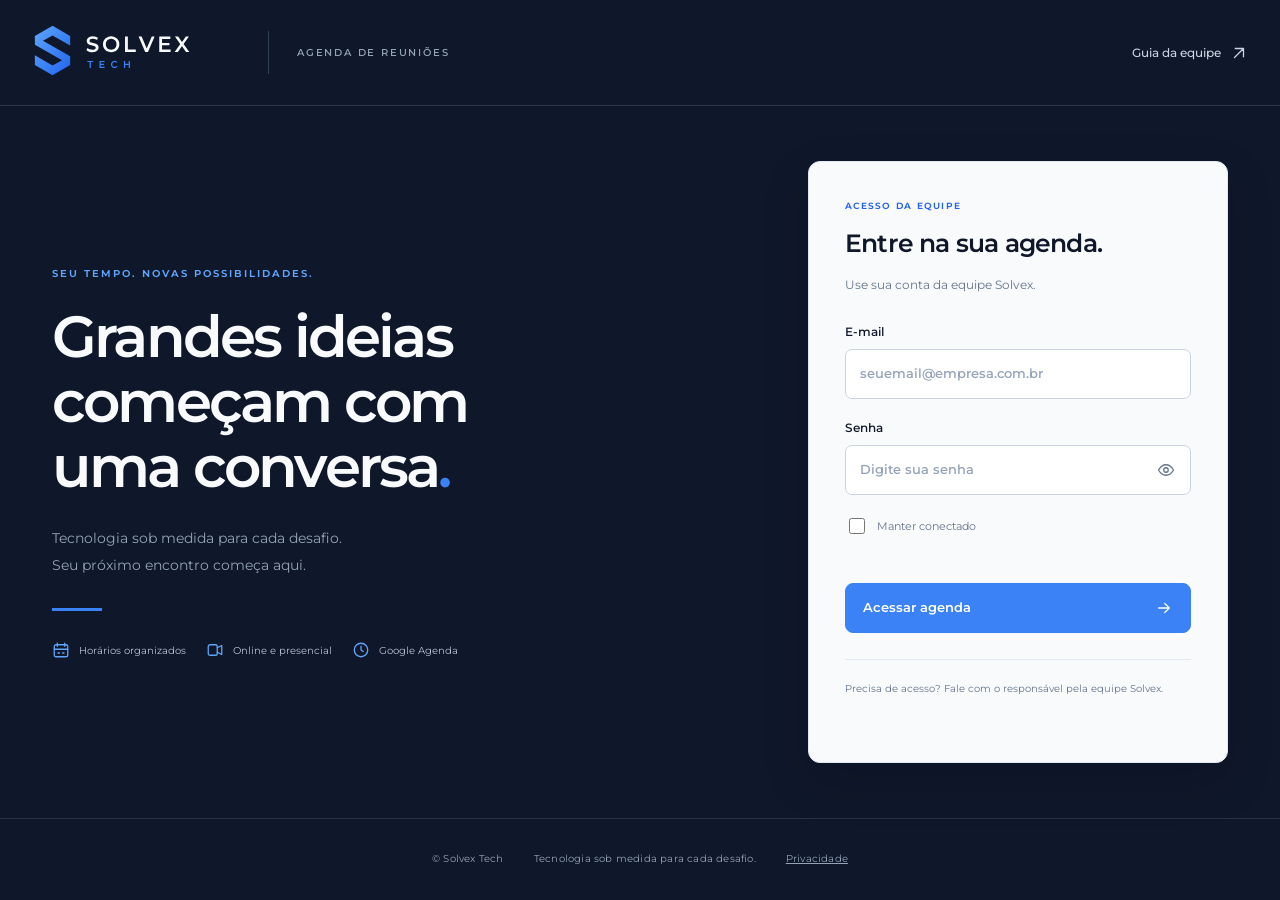
==== commit 647c044f: "Refinar interface Solvex com ícones SVG consistentes e acabamento profissional" ====
--- a/index.html
+++ b/index.html
@@ -1,5 +1,5 @@
-<!doctype html><html lang="pt-BR"><head><meta http-equiv="Content-Security-Policy" content="default-src 'none'; script-src 'self'; style-src 'self' 'unsafe-inline'; img-src 'self' data:; font-src 'self'; connect-src 'self' https://abweepruixcyetrzefhk.supabase.co; base-uri 'none'; object-src 'none'; form-action 'self'; upgrade-insecure-requests"><meta charset="utf-8"><meta name="viewport" content="width=device-width,initial-scale=1"><meta name="referrer" content="no-referrer"><meta name="theme-color" content="#3B82F6"><meta name="description" content="Agenda da equipe Solvex. Organize reuniões, horários e atendimentos."><title>Solvex | Agenda de reuniões</title><link rel="icon" href="favicon.svg"><link rel="stylesheet" href="assets/style-1fbe7dea8d7b.css"></head><body class="solvex-agenda agenda-portal">
+<!doctype html><html lang="pt-BR"><head><meta http-equiv="Content-Security-Policy" content="default-src 'none'; script-src 'self'; style-src 'self' 'unsafe-inline'; img-src 'self' data:; font-src 'self'; connect-src 'self' https://abweepruixcyetrzefhk.supabase.co; base-uri 'none'; object-src 'none'; form-action 'self'; upgrade-insecure-requests"><meta charset="utf-8"><meta name="viewport" content="width=device-width,initial-scale=1"><meta name="referrer" content="no-referrer"><meta name="theme-color" content="#3B82F6"><meta name="description" content="Agenda da equipe Solvex. Organize reuniões, horários e atendimentos."><title>Solvex | Agenda de reuniões</title><link rel="icon" href="favicon.svg"><link rel="stylesheet" href="assets/style-8775fa90d509.css"></head><body class="solvex-agenda agenda-portal">
 <a class="skip-link" href="#agenda-root">Ir para a agenda</a>
-<header class="agenda-shell-header"><a href="./" aria-label="Solvex Agenda"><img src="solvex-logo.svg" alt="Solvex Tech"></a><span class="agenda-shell-product">AGENDA DE REUNIÕES</span><a class="agenda-guide-link" href="manual.html" target="_blank" rel="noopener">Guia da equipe ↗</a><div id="agenda-account" hidden><span id="agenda-account-name"></span><button class="button secondary" id="agenda-signout" type="button">Sair</button></div></header>
-<main id="agenda-login" class="agenda-login"><section class="agenda-login-intro"><p class="page-eyebrow">SEU TEMPO. NOVAS POSSIBILIDADES.</p><h1>Grandes ideias<br>começam com<br>uma conversa<span>.</span></h1><p>Tecnologia sob medida para cada desafio.<br>Seu próximo encontro começa aqui.</p><div class="solvex-hero-line" aria-hidden="true"></div><div class="agenda-login-tags"><span>Horários organizados</span><span>Online e presencial</span><span>Google Agenda</span></div></section><section class="agenda-login-card"><div id="agenda-login-loading" role="status">Verificando seu acesso…</div><div id="agenda-login-fields" hidden><p class="page-eyebrow">ACESSO DA EQUIPE</p><h2>Entre na sua agenda.</h2><p>Use sua conta da equipe Solvex.</p><form id="agenda-login-form"><label>E-mail<input type="email" name="email" autocomplete="username" placeholder="seuemail@empresa.com.br" required maxlength="254"></label><label>Senha<span class="agenda-password-wrap"><input type="password" name="password" autocomplete="current-password" placeholder="Digite sua senha" required maxlength="128"><button type="button" id="agenda-password-toggle" aria-label="Mostrar senha" aria-pressed="false"><svg viewBox="0 0 24 24" aria-hidden="true"><path d="M2 12s4-7 10-7 10 7 10 7-4 7-10 7S2 12 2 12Z"/><circle cx="12" cy="12" r="3"/></svg></button></span></label><label class="agenda-remember"><input type="checkbox" name="remember">Manter conectado</label><button class="button primary" type="submit">Acessar agenda <span aria-hidden="true">→</span></button><p class="error" id="agenda-login-error" role="alert"></p></form><p class="agenda-login-contact">Precisa de acesso? Fale com o responsável pela equipe Solvex.</p></div></section></main>
-<main id="agenda-root" class="agenda-standalone-root" hidden tabindex="-1"></main><footer class="agenda-shell-footer"><span>© Solvex Tech</span><span>Tecnologia sob medida para cada desafio.</span><a href="privacidade-agenda.html">Privacidade</a></footer><script src="config.js" defer></script><script src="assets/auth-ab4852074d04.js" defer></script><script src="assets/api-6a0f5f5ae72e.js" defer></script><script src="assets/categories-dfbf721962f6.js" defer></script><script src="assets/weekly-d915a85bd3a6.js" defer></script><script src="assets/admin-f937d63b0646.js" defer></script><script src="assets/portal-9eec8111c256.js" defer></script></body></html>
+<header class="agenda-shell-header"><a href="./" aria-label="Solvex Agenda"><img src="solvex-logo.svg" alt="Solvex Tech"></a><span class="agenda-shell-product">AGENDA DE REUNIÕES</span><a class="agenda-guide-link" href="manual.html" target="_blank" rel="noopener">Guia da equipe <span data-solvex-icon="arrow-up-right"></span></a><div id="agenda-account" hidden><span id="agenda-account-name"></span><button class="button secondary" id="agenda-signout" type="button">Sair</button></div></header>
+<main id="agenda-login" class="agenda-login"><section class="agenda-login-intro"><p class="page-eyebrow">SEU TEMPO. NOVAS POSSIBILIDADES.</p><h1>Grandes ideias<br>começam com<br>uma conversa<span>.</span></h1><p>Tecnologia sob medida para cada desafio.<br>Seu próximo encontro começa aqui.</p><div class="solvex-hero-line" aria-hidden="true"></div><div class="agenda-login-tags"><span><span data-solvex-icon="calendar"></span>Horários organizados</span><span><span data-solvex-icon="video"></span>Online e presencial</span><span><span data-solvex-icon="clock"></span>Google Agenda</span></div></section><section class="agenda-login-card"><div id="agenda-login-loading" role="status">Verificando seu acesso…</div><div id="agenda-login-fields" hidden><p class="page-eyebrow">ACESSO DA EQUIPE</p><h2>Entre na sua agenda.</h2><p>Use sua conta da equipe Solvex.</p><form id="agenda-login-form"><label>E-mail<input type="email" name="email" autocomplete="username" placeholder="seuemail@empresa.com.br" required maxlength="254"></label><label>Senha<span class="agenda-password-wrap"><input type="password" name="password" autocomplete="current-password" placeholder="Digite sua senha" required maxlength="128"><button type="button" id="agenda-password-toggle" aria-label="Mostrar senha" aria-pressed="false"><svg viewBox="0 0 24 24" aria-hidden="true"><path d="M2 12s4-7 10-7 10 7 10 7-4 7-10 7S2 12 2 12Z"/><circle cx="12" cy="12" r="3"/></svg></button></span></label><label class="agenda-remember"><input type="checkbox" name="remember">Manter conectado</label><button class="button primary" type="submit">Acessar agenda <span data-solvex-icon="arrow-right"></span></button><p class="error" id="agenda-login-error" role="alert"></p></form><p class="agenda-login-contact">Precisa de acesso? Fale com o responsável pela equipe Solvex.</p></div></section></main>
+<main id="agenda-root" class="agenda-standalone-root" hidden tabindex="-1"></main><footer class="agenda-shell-footer"><span>© Solvex Tech</span><span>Tecnologia sob medida para cada desafio.</span><a href="privacidade-agenda.html">Privacidade</a></footer><script src="config.js" defer></script><script src="assets/icons-968d5dba30fa.js" defer></script><script src="assets/auth-ab4852074d04.js" defer></script><script src="assets/api-6a0f5f5ae72e.js" defer></script><script src="assets/categories-31a34558bee9.js" defer></script><script src="assets/weekly-5581eefd8a3f.js" defer></script><script src="assets/admin-fca1a1497960.js" defer></script><script src="assets/portal-fc0ca8c63b61.js" defer></script></body></html>
--- a/assets/style-8775fa90d509.css
+++ b/assets/style-8775fa90d509.css
@@ -0,0 +1 @@
+.solvex-agenda{--agenda-orange:var(--gold);--agenda-navy:var(--cream)}.solvex-agenda.agenda-page .skip-link:not(:focus),.solvex-agenda .skip-link:not(:focus){width:1px;height:1px;padding:0;overflow:hidden;clip-path:inset(50%)}.solvex-agenda .agenda-container{max-width:1020px;margin:38px auto 52px;padding:0 24px;color:var(--cream)}.solvex-agenda .agenda-intro{display:flex;align-items:center;justify-content:space-between;gap:24px;margin-bottom:26px}.solvex-agenda .agenda-intro h1{font-size:clamp(32px,4.3vw,46px);letter-spacing:-1.3px;margin:5px 0 10px;line-height:1.1}.solvex-agenda .agenda-intro p:last-child{margin:0;font-size:19px;color:var(--muted)}.solvex-agenda .agenda-intro-icon{display:grid;place-items:center;flex:0 0 84px;height:84px;border-radius:8px;background:#3b82f61a;color:var(--gold);border:1px solid rgba(59,130,246,.2)}.solvex-agenda .agenda-intro-icon .ui-icon{width:43px;height:43px}.solvex-agenda .agenda-card{background:var(--panel);border:1px solid var(--rule);border-radius:8px;padding:32px;box-shadow:none}.solvex-agenda .agenda-form-heading{display:flex;align-items:center;gap:16px;margin-bottom:24px}.solvex-agenda .agenda-form-heading h2{font-size:23px;margin:0 0 5px;letter-spacing:-.4px}.solvex-agenda .agenda-form-heading p{color:var(--muted);margin:0}.solvex-agenda .agenda-step{display:grid;place-items:center;border-radius:8px;flex:0 0 46px;height:46px;background:#3b82f61a;color:var(--cream);font-weight:800;font-size:18px}.solvex-agenda .agenda-fields{display:grid;grid-template-columns:1fr 1fr;gap:20px}.solvex-agenda .agenda-fields .agenda-wide{grid-column:1/-1}.solvex-agenda .agenda-card label,.solvex-agenda .agenda-config-form>label,.solvex-agenda .agenda-filters label{display:block;font-size:15px;font-weight:700;color:var(--cream)}.solvex-agenda .agenda-card input:not([type=checkbox]):not([type=radio]),.solvex-agenda .agenda-card select,.solvex-agenda .agenda-config-form input:not([type=checkbox]),.solvex-agenda .agenda-config-form select,.solvex-agenda .agenda-config-form textarea,.solvex-agenda .agenda-filters input,.solvex-agenda .agenda-share input{display:block;width:100%;box-sizing:border-box;padding:13px 14px;margin-top:8px;min-height:48px;border:1px solid var(--rule);border-radius:8px;background:var(--panel);color:var(--cream);font:inherit;font-weight:400;box-shadow:none}.solvex-agenda .agenda-card input::placeholder,.solvex-agenda .agenda-config-form input::placeholder{color:var(--muted)}.solvex-agenda .agenda-card input:focus,.solvex-agenda .agenda-card select:focus,.solvex-agenda .agenda-config-form input:focus,.solvex-agenda .agenda-config-form select:focus,.solvex-agenda .agenda-config-form textarea:focus,.solvex-agenda .agenda-filters input:focus{outline:2px solid var(--gold);outline-offset:2px}.solvex-agenda .field-optional{font-size:12px;font-weight:400;color:var(--muted)}.solvex-agenda .agenda-plain-fieldset{border:0;padding:0;margin:0;min-width:0}.solvex-agenda .agenda-plain-fieldset legend{font-weight:700;font-size:15px;margin-bottom:10px;padding:0}.solvex-agenda .agenda-divider{height:1px;background:var(--panel-2);margin:30px 0}.solvex-agenda .agenda-mode-options{display:grid;grid-template-columns:1fr 1fr;gap:14px;margin-bottom:26px}.solvex-agenda .agenda-mode-options label{display:flex;align-items:center;gap:12px;padding:15px;border-radius:8px;background:var(--panel-2);border:1px solid var(--rule);cursor:pointer}.solvex-agenda .agenda-mode-options label:has(input:checked){background:#3b82f611;border:2px solid var(--gold);padding:14px}.solvex-agenda .agenda-mode-options small{display:block;font-weight:400;color:var(--muted);margin-top:4px}.solvex-agenda .agenda-card input[type=radio],.solvex-agenda .agenda-card input[type=checkbox],.solvex-agenda .agenda-config-form input[type=checkbox]{accent-color:var(--gold);width:18px;height:18px;flex:0 0 18px;margin:0}.solvex-agenda .agenda-mode-options label:has(input:disabled){opacity:.5;cursor:default}.solvex-agenda .agenda-date-heading{display:flex;align-items:center;justify-content:space-between;gap:16px}.solvex-agenda .agenda-card h3{font-size:17px;margin:0 0 14px}.solvex-agenda .agenda-date-nav{display:flex;gap:8px;margin-bottom:14px}.solvex-agenda .agenda-nav-button{width:36px;height:36px;border:1px solid var(--rule);border-radius:8px;background:var(--panel);color:var(--cream);font-size:25px;cursor:pointer}.solvex-agenda .agenda-nav-button:disabled{opacity:.4;cursor:default}.solvex-agenda .agenda-date-options{display:grid;grid-template-columns:repeat(3,1fr);gap:14px;margin-bottom:24px}.solvex-agenda .agenda-date-chip{padding:15px 8px;border:1px solid var(--rule);border-radius:8px;background:var(--panel-2);color:var(--cream);cursor:pointer;font:inherit;display:flex;flex-direction:column;align-items:center;gap:4px}.solvex-agenda .agenda-date-chip strong{font-size:29px;line-height:1.1}.solvex-agenda .agenda-date-chip span{text-transform:uppercase;font-weight:700;font-size:13px}.solvex-agenda .agenda-date-chip small{font-size:12px}.solvex-agenda .agenda-date-chip[aria-pressed=true]{background:var(--gold);color:var(--cream);border-color:var(--gold);box-shadow:none}.solvex-agenda .agenda-hour-options{display:flex;flex-wrap:wrap;gap:12px;min-height:48px;margin-bottom:18px}.solvex-agenda .agenda-hour-chip{min-width:105px;flex:1 1 100px;max-width:210px;padding:13px 16px;border:1px solid var(--rule);border-radius:8px;background:var(--panel-2);color:var(--cream);cursor:pointer;font:inherit;font-size:17px;font-weight:750}.solvex-agenda .agenda-hour-chip[aria-pressed=true]{background:var(--gold);color:var(--cream);border-color:var(--cream)}.solvex-agenda .agenda-date-chip:focus-visible,.solvex-agenda .agenda-hour-chip:focus-visible,.solvex-agenda .agenda-nav-button:focus-visible{outline:2px solid var(--gold);outline-offset:3px}.solvex-agenda .agenda-selection{display:flex;align-items:center;justify-content:center;gap:8px;font-size:14px;color:var(--muted);padding:12px;background:var(--panel-2);border-radius:8px;margin-bottom:22px}.solvex-agenda .agenda-selection .ui-icon{width:21px;height:21px}.solvex-agenda .agenda-card .agenda-consent{display:flex;align-items:flex-start;gap:11px;font-weight:400;line-height:1.6;font-size:13px;margin-bottom:20px}.solvex-agenda .agenda-consent input{margin-top:2px!important}.solvex-agenda .agenda-confirm{width:100%;display:flex;align-items:center;justify-content:center;gap:14px;padding:16px!important;font-size:17px!important;min-height:56px}.solvex-agenda .agenda-form-footer{margin:24px 0 0;border-top:1px solid var(--rule);padding-top:20px;text-align:center;font-size:13px;color:var(--muted)}.solvex-agenda .agenda-honeypot{position:absolute;width:1px;height:1px;overflow:hidden;clip-path:inset(50%)}.solvex-agenda .agenda-contact{margin:24px 0 0;text-align:center;font-size:14px}.solvex-agenda .agenda-contact a,.solvex-agenda .agenda-hint a{color:var(--cream);text-decoration:underline;text-decoration-color:var(--gold);text-underline-offset:4px}.solvex-agenda .agenda-success-icon{display:grid;place-items:center;width:62px;height:62px;background:#3b82f61a;color:var(--gold);border-radius:8px;margin-bottom:20px}.solvex-agenda .agenda-success-icon .ui-icon{width:35px;height:35px}.solvex-agenda .agenda-confirmation h2{font-size:30px;margin:6px 0 14px}.solvex-agenda .agenda-confirmation-actions{display:flex;align-items:center;flex-wrap:wrap;gap:16px;margin-top:16px}.solvex-agenda .agenda-confirmation .detail-grid{margin:24px 0}.solvex-agenda .agenda-confirmation .notice{font-size:14px;margin-bottom:20px}.solvex-agenda .agenda-confirmation:focus{outline:2px solid var(--gold);outline-offset:4px}.solvex-agenda .agenda-hint{font-size:13px!important;color:var(--muted);line-height:1.6;margin:8px 0 18px;overflow-wrap:anywhere}.solvex-agenda .agenda-admin-columns{display:grid;grid-template-columns:1fr 1fr;gap:22px}.solvex-agenda .agenda-admin-columns>.admin-section{min-width:0}.solvex-agenda .agenda-admin-columns h2{font-size:23px;margin:5px 0 16px}.solvex-agenda .agenda-admin-columns .agenda-fields{gap:16px}.solvex-agenda .agenda-config-form{display:grid;gap:16px}.solvex-agenda .agenda-config-form p{margin:-8px 0 0}.solvex-agenda .agenda-config-form .agenda-fields label{font-size:14px;font-weight:700}.solvex-agenda .agenda-config-form .agenda-toggle{display:flex;align-items:center;gap:10px;border-radius:8px;background:#3b82f614;padding:14px}.solvex-agenda .agenda-share{display:flex;align-items:center;justify-content:space-between;gap:24px;border-left:4px solid var(--gold)!important}.solvex-agenda .agenda-share h2{margin:4px 0 8px;font-size:25px}.solvex-agenda .agenda-share p{margin:0}.solvex-agenda .agenda-share-controls{display:flex;align-items:flex-end;gap:12px;max-width:450px;flex:1;min-width:0}.solvex-agenda .agenda-share-controls label{flex:1;min-width:0;font-size:12px}.solvex-agenda .agenda-share-controls .button{white-space:nowrap;min-height:48px}.solvex-agenda .agenda-weekdays,.solvex-agenda .agenda-format-checks{display:flex;gap:12px;flex-wrap:wrap}.solvex-agenda .agenda-weekdays label,.solvex-agenda .agenda-format-checks label{display:flex;align-items:center;gap:6px;font-size:13px;font-weight:600}.solvex-agenda .agenda-slot-list{max-height:400px;overflow:auto;display:grid;gap:10px;margin-top:16px;padding-right:4px}.solvex-agenda .agenda-slot-row{display:flex;align-items:center;justify-content:space-between;gap:12px;padding:14px 16px;border:1px solid var(--rule);border-radius:8px;background:var(--panel-2)}.solvex-agenda .agenda-slot-row strong{display:block;font-size:15px}.solvex-agenda .agenda-slot-row small{display:block;color:var(--muted);margin-top:5px}.solvex-agenda .agenda-slot-row .text-button{font-size:13px}.solvex-agenda .agenda-filters{display:flex;align-items:flex-end;gap:16px;flex-wrap:wrap;margin:20px 0}.solvex-agenda .agenda-filters label{flex:1;min-width:170px}.solvex-agenda .agenda-filters .button{min-height:48px}.solvex-agenda .agenda-bookings{display:grid;gap:16px}.solvex-agenda .agenda-booking{border:1px solid var(--rule);border-radius:8px;padding:20px;border-left:4px solid var(--gold)}.solvex-agenda .agenda-booking h3{margin:4px 0 5px;font-size:19px}.solvex-agenda .agenda-booking-heading{display:flex;align-items:flex-start;justify-content:space-between;gap:12px}.solvex-agenda .agenda-booking-subtitle{font-size:13px;color:var(--muted);margin:6px 0 18px}.solvex-agenda .agenda-booking-contact{display:grid;grid-template-columns:1fr 1fr;gap:10px 20px;margin:16px 0}.solvex-agenda .agenda-booking-contact div{min-width:0}.solvex-agenda .agenda-booking-contact dt{font-size:11px;font-weight:700;text-transform:uppercase;color:var(--muted);margin-bottom:3px}.solvex-agenda .agenda-booking-contact dd{margin:0;font-size:14px;overflow-wrap:anywhere;white-space:pre-wrap}.solvex-agenda .agenda-booking-actions{display:flex;gap:10px;flex-wrap:wrap}.solvex-agenda .agenda-booking-actions .button{font-size:12px!important;padding:10px 13px!important}.solvex-agenda .agenda-booking-status{font-size:11px;font-weight:700;white-space:nowrap;background:#3b82f61f;color:var(--cream);padding:6px 10px;border-radius:8px}.solvex-agenda .agenda-booking-status[data-status=canceled]{background:var(--panel-2)}@media(max-width:1200px){.solvex-agenda .agenda-admin-columns{grid-template-columns:1fr}.solvex-agenda .agenda-share{align-items:flex-start;flex-direction:column}.solvex-agenda .agenda-share-controls{width:100%;max-width:none;flex:auto}}@media(max-width:600px){.solvex-agenda .agenda-container{margin:25px auto 36px;padding:0 16px}.solvex-agenda .agenda-intro{gap:12px}.solvex-agenda .agenda-intro-icon{flex-basis:56px;height:56px;border-radius:8px}.solvex-agenda .agenda-intro-icon .ui-icon{width:30px;height:30px}.solvex-agenda .agenda-intro p:last-child{font-size:15px;line-height:1.5}.solvex-agenda .agenda-intro .page-eyebrow{font-size:9px}.solvex-agenda .agenda-card{padding:22px 18px;border-radius:8px}.solvex-agenda .agenda-form-heading{gap:12px}.solvex-agenda .agenda-form-heading h2{font-size:18px}.solvex-agenda .agenda-form-heading p{font-size:12px;line-height:1.5}.solvex-agenda .agenda-step{flex-basis:38px;height:38px;font-size:15px}.solvex-agenda .agenda-fields{grid-template-columns:1fr;gap:18px}.solvex-agenda .agenda-fields .agenda-wide{grid-column:auto}.solvex-agenda .agenda-mode-options{gap:10px}.solvex-agenda .agenda-mode-options label{padding:12px 9px;gap:8px}.solvex-agenda .agenda-mode-options label:has(input:checked){padding:11px 8px}.solvex-agenda .agenda-mode-options small{font-size:10px;line-height:1.4}.solvex-agenda .agenda-mode-options span{font-size:13px}.solvex-agenda .agenda-date-options{gap:10px}.solvex-agenda .agenda-date-chip strong{font-size:26px}.solvex-agenda .agenda-selection{font-size:12px;line-height:1.5}.solvex-agenda .agenda-confirm{font-size:15px!important}.solvex-agenda .agenda-admin-columns .agenda-fields{grid-template-columns:1fr}.solvex-agenda .agenda-share-controls{flex-wrap:wrap}.solvex-agenda .agenda-share-controls label{flex:1 1 100%}.solvex-agenda .agenda-booking-contact{grid-template-columns:1fr}.solvex-agenda .agenda-booking-heading{flex-wrap:wrap}.solvex-agenda .agenda-slot-row{padding:12px;flex-wrap:wrap}.solvex-agenda .agenda-slot-row strong{font-size:13px}.solvex-agenda .agenda-filters .button{width:100%}.solvex-agenda .agenda-confirmation .detail-grid{grid-template-columns:1fr}.solvex-agenda .agenda-form-footer{font-size:11px}}.solvex-agenda .agenda-toolbar{display:flex;align-items:center;justify-content:space-between;gap:18px;margin:4px 0 20px;flex-wrap:wrap}.solvex-agenda .agenda-toolbar-state,.solvex-agenda .agenda-toolbar-actions{display:flex;align-items:center;gap:12px;flex-wrap:wrap}.solvex-agenda .agenda-toolbar-actions .button{font-size:13px!important;padding:12px 16px!important}.solvex-agenda .agenda-toolbar-state strong{font-size:14px}.solvex-agenda .agenda-toolbar-state .text-button{font-size:12px}.solvex-agenda .agenda-open-dot{width:9px;height:9px;border-radius:8px;background:var(--panel-2)}.solvex-agenda .agenda-open-dot.is-open{background:var(--gold);box-shadow:none}.solvex-agenda .agenda-feedback{font-size:13px;color:var(--cream);margin-bottom:16px;line-height:1.5}.solvex-agenda .agenda-feedback:empty{display:none}.solvex-agenda .agenda-workspace{display:grid;grid-template-columns:minmax(0,1.7fr) minmax(260px,1fr);gap:22px;align-items:start}.solvex-agenda .agenda-workspace .admin-section{margin-bottom:22px!important}.solvex-agenda .agenda-month-heading,.solvex-agenda .agenda-day-heading{display:flex;align-items:center;justify-content:space-between;gap:16px}.solvex-agenda .agenda-month-heading h2{font-size:24px;margin:5px 0 0}.solvex-agenda .agenda-month-heading .agenda-date-nav{align-items:center;margin:0}.solvex-agenda .agenda-calendar-hint{color:var(--muted);font-size:13px;line-height:1.5;margin:14px 0 22px}.solvex-agenda .agenda-month-weekdays,.solvex-agenda .agenda-month-grid{display:grid;grid-template-columns:repeat(7,minmax(0,1fr));gap:7px}.solvex-agenda .agenda-month-weekdays{margin-bottom:10px}.solvex-agenda .agenda-month-weekdays span{text-align:center;font-weight:700;font-size:10px;color:var(--muted)}.solvex-agenda .agenda-calendar-day{height:93px;border:1px solid var(--rule);border-radius:8px;background:var(--panel);color:var(--cream);padding:9px 6px;display:flex;align-items:flex-start;flex-direction:column;text-align:left;cursor:pointer;position:relative;min-width:0}.solvex-agenda .agenda-calendar-day:hover{background:#3b82f60d}.solvex-agenda .agenda-calendar-day[aria-pressed=true]{border:2px solid var(--gold);background:#3b82f611;padding:8px 5px}.solvex-agenda .agenda-calendar-day.is-today>strong{background:var(--gold);color:var(--cream);border-radius:8px;width:23px;height:23px;display:grid;place-items:center}.solvex-agenda .agenda-calendar-day.is-blocked{background:var(--panel-2)}.solvex-agenda .agenda-calendar-day>strong{font-size:14px;line-height:23px}.solvex-agenda .agenda-day-badges{display:flex;flex-direction:column;gap:4px;margin-top:6px;width:100%}.solvex-agenda .agenda-day-badges small{font-size:9px;font-weight:700;border-radius:8px;padding:3px 4px;white-space:nowrap;overflow:hidden;text-overflow:ellipsis}.solvex-agenda .agenda-free-badge{background:#3b82f624;color:var(--cream)}.solvex-agenda .agenda-booked-badge{background:var(--gold);color:var(--cream)}.solvex-agenda .agenda-blocked-badge{background:var(--panel-2);color:var(--muted)}.solvex-agenda .agenda-calendar-legend{display:flex;align-items:center;flex-wrap:wrap;gap:18px;font-size:11px;color:var(--muted);margin-top:20px}.solvex-agenda .agenda-calendar-legend span{display:flex;align-items:center;gap:7px}.solvex-agenda .agenda-calendar-legend i{display:inline-block;width:8px;height:8px;border-radius:8px}.solvex-agenda .agenda-legend-free,.solvex-agenda .agenda-legend-booked{background:var(--gold)}.solvex-agenda .agenda-legend-blocked{background:var(--panel-2)}.solvex-agenda .agenda-day-heading h2{font-size:22px;margin:4px 0 0}.solvex-agenda .agenda-day-heading>.text-button{font-size:12px}.solvex-agenda .agenda-day-counts{display:flex;gap:20px;font-size:12px;margin:22px 0;color:var(--muted)}.solvex-agenda .agenda-day-counts strong{font-size:22px;color:var(--cream);padding-right:4px}.solvex-agenda .agenda-day-slots{display:grid;gap:10px;max-height:430px;overflow:auto;margin-bottom:18px;padding-right:2px}.solvex-agenda .agenda-day-slots .agenda-slot-row{gap:8px;padding:12px;flex-wrap:nowrap}.solvex-agenda .agenda-day-slots .agenda-slot-row>div{flex:1;min-width:0}.solvex-agenda .agenda-day-slots .agenda-slot-row small{font-size:10px}.solvex-agenda .agenda-day-slots .agenda-booking-status{font-size:9px;padding:5px 7px}.solvex-agenda .agenda-slot-remove{border:0;background:transparent;color:var(--cream);font-size:21px;padding:2px 5px;cursor:pointer}.solvex-agenda .agenda-day-actions{display:grid;gap:12px}.solvex-agenda .agenda-day-actions .button{font-size:12px!important;min-height:42px;padding:11px!important}.solvex-agenda .agenda-day-actions .text-button{font-size:11px}.solvex-agenda .agenda-day-card .agenda-hint{margin-bottom:0;font-size:11px!important}.solvex-agenda .agenda-day-empty-state{font-size:13px;color:var(--muted);padding:25px 14px;border:1px dashed var(--rule);border-radius:8px;text-align:center;margin:0 0 4px;line-height:1.6}.solvex-agenda .agenda-day-meetings .agenda-bookings{grid-template-columns:1fr 1fr}.solvex-agenda .agenda-contact-details{margin:16px 0}.solvex-agenda .agenda-contact-details summary{font-size:12px;color:var(--cream);font-weight:700;cursor:pointer}.solvex-agenda .agenda-meet-state{font-size:11px;font-weight:700;color:var(--cream);background:#3b82f61a;padding:8px 11px;border-radius:8px;display:inline-block;margin-bottom:0}.solvex-agenda .agenda-meet-state[data-state=ready]{background:var(--gold);color:var(--cream)}.solvex-agenda .agenda-dialog{max-width:600px;width:calc(100% - 32px);max-height:calc(100dvh - 40px);padding:28px;border:1px solid var(--rule);border-radius:8px;background:var(--panel);color:var(--cream);box-shadow:none;overflow:auto}.solvex-agenda .agenda-dialog::backdrop{background:var(--panel-2);backdrop-filter:blur(3px)}.solvex-agenda .agenda-dialog-heading{display:flex;align-items:flex-start;justify-content:space-between;gap:20px;margin-bottom:24px}.solvex-agenda .agenda-dialog-heading h2{font-size:26px;margin:5px 0 0;letter-spacing:-.5px}.solvex-agenda .agenda-dialog-close{border:0;background:var(--panel-2);color:var(--cream);border-radius:8px;font-size:24px;width:34px;height:34px;cursor:pointer;flex-shrink:0}.solvex-agenda .agenda-dialog .agenda-fields{gap:16px}.solvex-agenda .agenda-dialog .agenda-config-form>label,.solvex-agenda .agenda-dialog .agenda-fields label{font-size:13px;font-weight:700}.solvex-agenda .agenda-dialog .agenda-plain-fieldset legend{font-size:13px}.solvex-agenda .agenda-dialog .agenda-config-form input,.solvex-agenda .agenda-dialog .agenda-config-form select{margin-top:7px;font-size:14px}.solvex-agenda .agenda-dialog .agenda-config-form input[type=checkbox]{margin:0!important}.solvex-agenda .agenda-weekday-chips{gap:7px;display:grid;grid-template-columns:repeat(7,minmax(0,1fr))}.solvex-agenda .agenda-weekday-chips label{position:relative;display:block;min-width:0;cursor:pointer}.solvex-agenda .agenda-weekday-chips input{position:absolute;width:1px!important;height:1px!important;opacity:0}.solvex-agenda .agenda-weekday-chips span{display:grid;place-items:center;padding:12px 4px;border:1px solid var(--rule);border-radius:8px;color:var(--cream);background:var(--panel);font-size:12px;font-weight:700}.solvex-agenda .agenda-weekday-chips label:has(input:checked) span{background:var(--gold);color:var(--cream);border-color:var(--cream)}.solvex-agenda .agenda-weekday-chips label:has(input:focus-visible) span{outline:2px solid var(--gold);outline-offset:2px}.solvex-agenda .agenda-field-label{font-size:13px;font-weight:700;display:block}.solvex-agenda .agenda-duration-chip{display:block;padding:14px;margin-top:7px;border-radius:8px;background:#3b82f614;font-size:14px}.solvex-agenda .agenda-window-preview{border:1px solid rgba(59,130,246,.23);border-radius:8px;padding:16px;background:#3b82f60b}.solvex-agenda .agenda-window-preview>strong{font-size:14px}.solvex-agenda .agenda-window-preview>p{font-size:11px!important;color:var(--muted);margin:12px 0 0!important;line-height:1.6}.solvex-agenda .agenda-preview-times{display:flex;gap:7px;flex-wrap:wrap;margin-top:12px}.solvex-agenda .agenda-preview-times span{font-size:11px;font-weight:700;background:var(--panel);border:1px solid var(--rule);border-radius:8px;padding:6px 9px}.solvex-agenda .agenda-dialog .agenda-config-form .button{min-height:48px;font-size:14px}.solvex-agenda .agenda-google-card{margin-top:26px;padding:20px;border-radius:8px;background:var(--panel-2);border:1px solid var(--rule)}.solvex-agenda .agenda-google-card h3{font-size:18px;margin:6px 0 10px}.solvex-agenda .agenda-google-card p{font-size:12px;line-height:1.6}.solvex-agenda .agenda-google-actions{display:flex;align-items:center;gap:16px;flex-wrap:wrap}.solvex-agenda .agenda-google-actions .button{font-size:12px!important;padding:12px 16px!important;min-height:44px}.solvex-agenda .agenda-google-actions .text-button{font-size:12px}.solvex-agenda .agenda-google-card details{margin-top:18px;font-size:12px}.solvex-agenda .agenda-google-card summary{font-weight:700;cursor:pointer}.solvex-agenda .agenda-google-card input[readonly]{margin-bottom:14px;font-size:12px;width:100%}.solvex-agenda .agenda-upload-button{display:block;font-size:12px;font-weight:700}.solvex-agenda .agenda-upload-button input{font-size:12px;margin-top:10px;width:100%}.solvex-agenda .agenda-dialog .error{font-size:12px}@media(max-width:1150px){.solvex-agenda .agenda-workspace{grid-template-columns:1fr}.solvex-agenda .agenda-calendar-day{height:88px}.solvex-agenda .agenda-day-slots{grid-template-columns:1fr 1fr;max-height:300px}.solvex-agenda .agenda-day-card .agenda-day-actions{display:flex;align-items:center;flex-wrap:wrap}.solvex-agenda .agenda-day-meetings .agenda-bookings{grid-template-columns:1fr}}@media(max-width:600px){.solvex-agenda .agenda-toolbar{gap:16px}.solvex-agenda .agenda-toolbar-actions{display:grid;grid-template-columns:1fr 1fr;width:100%;gap:10px}.solvex-agenda .agenda-toolbar-actions .primary{grid-column:1/-1}.solvex-agenda .agenda-toolbar-actions .button{font-size:12px!important;padding:11px!important}.solvex-agenda .agenda-workspace{gap:0}.solvex-agenda .agenda-month-heading{gap:8px;flex-wrap:wrap}.solvex-agenda .agenda-month-heading h2{font-size:22px}.solvex-agenda .agenda-month-heading .agenda-date-nav{gap:5px}.solvex-agenda .agenda-month-heading .text-button{font-size:11px}.solvex-agenda .agenda-month-weekdays,.solvex-agenda .agenda-month-grid{gap:4px}.solvex-agenda .agenda-calendar-day{height:66px;padding:5px 3px;border-radius:8px}.solvex-agenda .agenda-calendar-day[aria-pressed=true]{padding:4px 2px}.solvex-agenda .agenda-calendar-day>strong{font-size:12px;line-height:19px}.solvex-agenda .agenda-calendar-day.is-today>strong{width:19px;height:19px}.solvex-agenda .agenda-day-badges{gap:3px;margin-top:3px}.solvex-agenda .agenda-day-badges small{font-size:7px;letter-spacing:-.2px;padding:2px}.solvex-agenda .agenda-calendar-legend{gap:10px;font-size:9px}.solvex-agenda .agenda-calendar-hint{font-size:12px}.solvex-agenda .agenda-day-slots{grid-template-columns:1fr}.solvex-agenda .agenda-dialog{padding:22px 18px;max-height:calc(100dvh - 28px)}.solvex-agenda .agenda-dialog .agenda-fields{grid-template-columns:1fr 1fr;gap:12px}.solvex-agenda .agenda-dialog-heading h2{font-size:22px}.solvex-agenda .agenda-weekday-chips{gap:5px}.solvex-agenda .agenda-weekday-chips span{font-size:10px;padding:10px 2px}.solvex-agenda .agenda-dialog .agenda-config-form .agenda-toggle{align-items:flex-start;line-height:1.5;font-size:12px}.solvex-agenda .agenda-dialog .agenda-config-form .agenda-toggle input{margin-top:2px!important}.solvex-agenda .agenda-dialog .agenda-config-form input[type=time]{min-width:0}.solvex-agenda .agenda-dialog .agenda-fields label{font-size:12px}.solvex-agenda .agenda-window-preview{padding:13px}.solvex-agenda .agenda-window-preview>strong{font-size:13px}.solvex-agenda .agenda-booking{padding:16px}}.solvex-agenda .agenda-weekly-summary{display:flex;align-items:flex-start;justify-content:space-between;gap:24px;border-left:4px solid var(--gold)!important;margin-bottom:22px!important}.solvex-agenda .agenda-weekly-summary h2{font-size:23px;margin:5px 0 8px}.solvex-agenda .agenda-weekly-summary p:last-child{font-size:13px;color:var(--muted);margin:0;line-height:1.6}.solvex-agenda .agenda-weekly-summary-days{display:flex;flex-wrap:wrap;gap:9px;max-width:650px}.solvex-agenda .agenda-weekly-summary-days>div{padding:10px 13px;border-radius:8px;border:1px solid var(--rule);background:var(--panel-2)}.solvex-agenda .agenda-weekly-summary-days strong{display:block;font-size:12px}.solvex-agenda .agenda-weekly-summary-days span{display:block;font-size:10px;color:var(--muted);margin-top:4px}.solvex-agenda .agenda-weekly-dialog{max-width:700px}.solvex-agenda .agenda-weekly-days{display:grid;gap:10px}.solvex-agenda .agenda-week-row{padding:14px 16px;border:1px solid var(--rule);border-radius:8px;background:var(--panel-2)}.solvex-agenda .agenda-week-row.is-enabled{background:var(--panel);border-color:#3b82f659}.solvex-agenda .agenda-week-heading{display:flex;align-items:center;justify-content:space-between;gap:12px}.solvex-agenda .agenda-week-heading label{display:flex;align-items:center;gap:10px;font-size:14px;font-weight:750}.solvex-agenda .agenda-week-heading input{accent-color:var(--gold);width:18px;height:18px!important;margin:0!important;flex-shrink:0}.solvex-agenda .agenda-week-heading .text-button{font-size:12px}.solvex-agenda .agenda-week-ranges{display:grid;gap:10px;margin-top:10px}.solvex-agenda .agenda-week-range{display:grid;grid-template-columns:1fr 1fr 26px;gap:12px;align-items:end}.solvex-agenda .agenda-week-range label{font-size:11px;font-weight:700;color:var(--muted)}.solvex-agenda .agenda-week-range input{width:100%;min-width:0;height:42px;min-height:42px!important;margin-top:5px!important;padding:9px 12px!important}.solvex-agenda .agenda-week-range input:disabled{background:var(--panel-2);color:var(--muted);border-color:var(--rule)}.solvex-agenda .agenda-week-range .agenda-slot-remove{height:42px}.solvex-agenda .agenda-weekly-dialog .agenda-window-preview>p{margin-top:8px!important}.solvex-agenda .agenda-weekly-dialog .agenda-hint{margin:0!important}.solvex-agenda .agenda-weekly-dialog .agenda-fields{margin:2px 0 6px}.solvex-agenda .agenda-weekly-dialog #agenda-copy-weekdays{font-size:12px;line-height:1.6}.solvex-agenda .agenda-week-row:not(.is-enabled) .agenda-week-ranges{display:none}.solvex-agenda .agenda-week-row:not(.is-enabled) [data-add-range]{visibility:hidden}.solvex-agenda .agenda-day-counts{flex-wrap:wrap;gap:12px}.solvex-agenda .agenda-day-counts strong{font-size:20px}.solvex-agenda .agenda-day-counts span{font-size:10px}.solvex-agenda .agenda-slot-reserve{background:var(--panel);color:var(--cream);border:1px solid var(--rule);border-radius:8px;font-size:9px;font-weight:700;padding:6px 7px;cursor:pointer}.solvex-agenda .agenda-internal-holds{display:grid;gap:10px;margin-bottom:16px}.solvex-agenda .agenda-internal-hold{display:flex;align-items:center;justify-content:space-between;gap:12px;border:1px solid var(--rule);border-left:3px solid var(--cream);border-radius:8px;padding:12px;background:var(--panel-2)}.solvex-agenda .agenda-internal-hold strong{font-size:11px;display:block}.solvex-agenda .agenda-internal-hold small{display:block;font-size:11px;color:var(--muted);margin-top:5px;overflow-wrap:anywhere}.solvex-agenda .agenda-internal-hold .button{font-size:10px!important;padding:7px 10px!important;min-height:32px!important}.solvex-agenda .agenda-day-slots .agenda-booking-status{white-space:normal;text-align:center;max-width:92px}.solvex-agenda .agenda-day-slots .agenda-slot-row small{line-height:1.5}@media(max-width:1150px){.solvex-agenda .agenda-weekly-summary{flex-direction:column;gap:16px}.solvex-agenda .agenda-weekly-summary-days{max-width:none}.solvex-agenda .agenda-day-card .agenda-day-actions{display:grid}}@media(max-width:600px){.solvex-agenda .agenda-weekly-summary h2{font-size:20px}.solvex-agenda .agenda-weekly-summary-days{display:grid;grid-template-columns:1fr 1fr;width:100%}.solvex-agenda .agenda-weekly-summary-days>div{padding:9px 11px}.solvex-agenda .agenda-weekly-dialog{padding:20px 16px}.solvex-agenda .agenda-week-row{padding:12px}.solvex-agenda .agenda-week-range{gap:8px;grid-template-columns:1fr 1fr 22px}.solvex-agenda .agenda-week-range input{padding:8px!important;font-size:12px!important}.solvex-agenda .agenda-week-heading label{font-size:13px}.solvex-agenda .agenda-week-heading .text-button{font-size:11px}.solvex-agenda .agenda-weekly-dialog .agenda-fields{grid-template-columns:1fr 1fr}.solvex-agenda .agenda-internal-hold{gap:8px;padding:10px}.solvex-agenda .agenda-internal-hold .button{font-size:9px!important}.solvex-agenda .agenda-day-counts{gap:10px}.solvex-agenda .agenda-day-counts strong{font-size:18px}.solvex-agenda .agenda-calendar-day{height:79px}.solvex-agenda .agenda-day-badges small{font-size:7px}}.solvex-agenda .agenda-mail-state{color:var(--cream);font-size:12px;line-height:1.6;padding:10px 12px;border:1px solid color-mix(in srgb,var(--cream) 12%,white);border-radius:8px;background:color-mix(in srgb,var(--gold) 5%,white);overflow-wrap:anywhere}.solvex-agenda{color:var(--cream);--agenda-orange:var(--gold);--agenda-navy:var(--cream)}.agenda-admin-native{max-width:1240px;margin:auto;padding:44px 26px 96px}.solvex-agenda .agenda-container{color:var(--cream)}.solvex-agenda h1,.solvex-agenda h2,.solvex-agenda h3{font-family:Montserrat,sans-serif;font-weight:400}.solvex-agenda .agenda-native-header h1{font-size:36px;margin:0}.solvex-agenda .mod-sub{color:var(--muted);margin:10px 0 26px}.solvex-agenda .admin-section{padding:20px 22px;background:var(--panel);border:1px solid var(--rule);border-radius:8px;margin:0 0 22px;min-width:0}.solvex-agenda .button{display:inline-flex;align-items:center;justify-content:center;gap:8px;background:var(--gold);color:#0f172a;border:1px solid var(--gold);border-radius:3px;padding:11px 16px;font-family:Montserrat,sans-serif;font-size:12.5px;font-weight:500;letter-spacing:.08em;text-transform:uppercase;text-decoration:none;min-height:44px;cursor:pointer}.solvex-agenda .button.secondary{background:transparent;color:var(--cream);border-color:var(--rule)}.solvex-agenda .button:disabled{opacity:.45;cursor:default}.solvex-agenda .text-button{background:transparent;border:0;color:var(--gold-hi);text-decoration:underline;text-underline-offset:3px;min-height:44px;padding:8px;cursor:pointer}.solvex-agenda .page-eyebrow{color:var(--gold);font-size:10px;letter-spacing:.12em;text-transform:uppercase}.solvex-agenda .agenda-intro p:last-child,.solvex-agenda .agenda-hint,.solvex-agenda .field-optional{color:var(--muted)}.solvex-agenda .error{color:#e59a9a;font-size:13px;overflow-wrap:anywhere;min-height:18px}.solvex-agenda .notice{color:var(--muted);background:var(--panel-2);padding:14px;border-radius:6px;overflow-wrap:anywhere}.solvex-agenda .agenda-hour-chip[aria-pressed=true],.solvex-agenda .agenda-date-chip[aria-pressed=true]{background:var(--gold);color:#0f172a;border-color:var(--gold)}.solvex-agenda .agenda-dialog{background:var(--panel);color:var(--cream);border:1px solid var(--rule);max-height:88dvh;overflow:auto}.solvex-agenda .agenda-dialog::backdrop{background:#000000b3}.solvex-agenda .detail-grid{display:grid;gap:14px;grid-template-columns:1fr 1fr}.solvex-agenda .detail-grid dt{color:var(--muted);font-size:12px}.solvex-agenda .detail-grid dd{margin:4px 0 0;overflow-wrap:anywhere}.solvex-agenda .pager{display:flex;gap:12px;justify-content:flex-end;margin-top:16px}.solvex-agenda .agenda-calendar-card,.solvex-agenda .agenda-day-card{min-width:0}.solvex-agenda .agenda-calendar-day{min-height:72px;min-width:0;overflow:hidden}.solvex-agenda .agenda-calendar-day[aria-pressed=true]{outline:2px solid var(--gold);outline-offset:-2px;background:var(--panel-2)}.solvex-agenda .agenda-booking-subtitle,.solvex-agenda .agenda-calendar-hint{color:var(--muted);overflow-wrap:anywhere}.solvex-agenda .agenda-mail-state{color:var(--muted);background:var(--panel-2);border-color:var(--rule)}.solvex-agenda .agenda-public-brand{max-width:1020px;margin:auto;padding:24px;border-bottom:1px solid var(--rule)}.solvex-agenda .agenda-public-brand a{display:flex;gap:14px;align-items:center;color:var(--cream);text-decoration:none}.solvex-agenda .agenda-public-brand img{width:48px;height:48px;object-fit:contain;border-radius:4px}.solvex-agenda .agenda-public-brand span{font-family:Montserrat,sans-serif;font-size:22px;letter-spacing:.09em;text-transform:uppercase}.solvex-agenda .agenda-public-brand small{display:block;font-family:Barlow,sans-serif;font-size:11px;color:var(--muted);letter-spacing:0;text-transform:none}.solvex-agenda .agenda-public-footer{max-width:1020px;margin:0 auto;padding:24px;border-top:1px solid var(--rule);color:var(--muted);font-size:12px;text-align:center}.solvex-agenda .agenda-public-footer a{color:var(--gold-hi)}.solvex-agenda .agenda-dialog-close,.solvex-agenda .agenda-nav-button{min-width:44px;min-height:44px}.solvex-agenda .agenda-success-icon svg,.solvex-agenda .agenda-intro-icon svg{width:32px;height:32px;stroke:currentColor;fill:none;stroke-width:1.8}@media(max-width:1100px){.solvex-agenda .agenda-workspace{grid-template-columns:1fr}}@media(max-width:600px){.agenda-admin-native{padding:28px 16px 64px}.solvex-agenda .admin-section{padding:16px}.solvex-agenda .agenda-native-header h1{font-size:28px}.solvex-agenda .agenda-calendar-day{min-height:62px;padding:6px 2px}.solvex-agenda .agenda-day-badges small{font-size:9px}.solvex-agenda .detail-grid{grid-template-columns:1fr}.solvex-agenda .agenda-dialog{max-width:calc(100vw - 24px)}.solvex-agenda .agenda-public-brand{padding:18px 16px}.solvex-agenda .agenda-toolbar-actions .button{flex:1 1 140px}}.solvex-agenda .agenda-profile-bar{display:flex;align-items:center;gap:24px;flex-wrap:wrap;margin:0 0 24px;padding:18px 20px;background:var(--panel);border:1px solid var(--rule);border-radius:12px}.solvex-agenda .agenda-profile-bar[hidden]{display:none}.solvex-agenda .agenda-profile-bar label{display:grid;gap:8px;flex:1;min-width:0;font-size:14px;font-weight:600;max-width:460px}.solvex-agenda .agenda-profile-bar select{width:100%;min-height:48px;padding:10px 14px;border:1px solid var(--rule);border-radius:8px;background:var(--field);color:var(--cream);font:inherit}.solvex-agenda .agenda-profile-bar p{flex:1;min-width:min(240px,100%);margin:0}.solvex-agenda .agenda-origin-group{grid-column:1/-1;min-width:0;padding-top:8px}.solvex-agenda .agenda-origin-group+.agenda-origin-group{border-top:1px solid var(--rule);padding-top:26px;margin-top:8px}.solvex-agenda .agenda-origin-heading{display:flex;align-items:center;gap:10px;flex-wrap:wrap}.solvex-agenda .agenda-origin-heading h3{font-size:20px;margin:0;line-height:1.3}.solvex-agenda .agenda-origin-count{border:1px solid var(--rule);border-radius:20px;padding:3px 9px;font-size:12px;font-weight:700}.solvex-agenda .agenda-origin-note{font-size:13px;color:var(--muted);line-height:1.6;margin:8px 0 16px}.solvex-agenda .agenda-origin-items{display:grid;grid-template-columns:repeat(2,minmax(0,1fr));gap:16px;min-width:0}.solvex-agenda .agenda-origin-items .agenda-day-empty-state{grid-column:1/-1}.solvex-agenda .agenda-origin-items .agenda-booking{min-width:0;overflow-wrap:anywhere}.solvex-agenda .agenda-origin-items .agenda-booking h4{margin:4px 0 5px;font-size:19px;line-height:1.35}.solvex-agenda .agenda-origin-badge{display:inline-block;font-size:10px;font-weight:800;letter-spacing:.05em;text-transform:uppercase;background:#3b82f61a;color:inherit;padding:5px 8px;border-radius:6px;margin:0 0 12px}.solvex-agenda .agenda-origin-group[data-origin=google] .agenda-booking{border-left-color:#8796a3}.solvex-agenda .agenda-origin-group[data-origin=google] .agenda-origin-badge,.solvex-agenda .agenda-google-badge{background:#edf2f7;color:#43566a}.solvex-agenda .agenda-google-badge{font-size:9px;padding:3px 5px;border-radius:4px}@media(max-width:800px){.solvex-agenda .agenda-origin-items{grid-template-columns:1fr}.solvex-agenda .agenda-origin-heading h3{font-size:18px}}.solvex-agenda.agenda-page{--agenda-public-muted:#64748B;font-size:17px;line-height:1.6;background:radial-gradient(ellipse at 80% 0,rgba(59,130,246,.075),transparent 620px),var(--ink)}.agenda-page .skip-link:focus{position:fixed;top:12px;left:12px;z-index:100;padding:12px 18px;background:var(--gold);color:var(--ink);border-radius:8px}.agenda-page .agenda-public-brand{display:flex;justify-content:center;align-items:center;max-width:1120px;padding:38px 28px 12px;border:0}.agenda-page .agenda-public-brand .agenda-public-home{display:block;min-width:0;padding:0;border:0;background:none;box-shadow:none}.agenda-page .agenda-public-brand .agenda-public-logo{display:block;width:320px;max-width:100%;height:auto;object-fit:contain;border:0;border-radius:0;background:none;box-shadow:none}.agenda-page .agenda-intro .agenda-profile-public{font-size:17px;color:var(--gold);margin:14px 0 0}.agenda-page .agenda-container{max-width:1120px;margin:52px auto 64px;padding:0 28px}.agenda-page .agenda-intro{gap:32px;margin-bottom:28px}.agenda-page .agenda-intro>div:first-child{min-width:0;max-width:760px}.agenda-page .agenda-intro .page-eyebrow{font-size:12px;font-weight:600;letter-spacing:.15em;line-height:1.7;margin:0 0 16px}.agenda-page .agenda-intro h1{font-size:clamp(42px,5.6vw,66px);line-height:1.12;letter-spacing:-.025em;margin:0 0 18px}.agenda-page .agenda-intro p:not(.page-eyebrow):not(.agenda-profile-public){font-size:21px;line-height:1.6;color:var(--agenda-public-muted);max-width:48ch}.agenda-page .agenda-intro-icon{flex-basis:112px;height:112px;border-radius:24px;background:linear-gradient(135deg,#3b82f621,#3b82f606);transform:rotate(-5deg)}.agenda-page .agenda-intro-icon svg{width:54px;height:54px;transform:rotate(5deg)}.agenda-page .agenda-public-steps{display:flex;gap:12px 28px;flex-wrap:wrap;list-style:none;padding:0;margin:0 0 36px;color:var(--agenda-public-muted);font-size:15px}.agenda-page .agenda-public-steps li{display:flex;align-items:center;gap:10px}.agenda-page .agenda-public-steps span{display:grid;place-items:center;width:28px;height:28px;border:1px solid rgba(59,130,246,.35);border-radius:50%;color:var(--gold);font-family:Montserrat,sans-serif;font-size:13px}.agenda-page .agenda-card{padding:40px 42px;border-radius:20px;border-color:#e2e8f0;border-top:3px solid var(--gold);background:linear-gradient(150deg,rgba(59,130,246,.025),transparent 350px),var(--panel);box-shadow:0 18px 64px #0003}.agenda-page .agenda-form-heading{gap:18px;margin-bottom:30px}.agenda-page .agenda-form-heading h2{font-size:29px;line-height:1.3;letter-spacing:0;margin-bottom:8px}.agenda-page .agenda-form-heading p{font-size:16px;line-height:1.6;color:var(--agenda-public-muted)}.agenda-page .agenda-step{flex-basis:56px;height:56px;border:1px solid rgba(59,130,246,.2);border-radius:14px;font-size:20px;color:var(--gold)}.agenda-page .agenda-plain-fieldset legend,.agenda-page .agenda-card label{font-size:17px;line-height:1.5}.agenda-page .agenda-fields{gap:24px}.agenda-page .agenda-card input:not([type=checkbox]):not([type=radio]),.agenda-page .agenda-card select{min-height:58px;padding:15px 17px;margin-top:10px;border-radius:10px;font-size:17px;line-height:1.5;background:var(--field)}.agenda-page .agenda-card input::placeholder{color:#94a3b8;opacity:1}.agenda-page .agenda-card input[type=radio],.agenda-page .agenda-card input[type=checkbox]{width:21px;height:21px;flex-basis:21px}.agenda-page .field-optional{font-size:14px;color:var(--agenda-public-muted)}.agenda-page .agenda-mode-options{gap:18px;margin-bottom:32px}.agenda-page .agenda-mode-options label{gap:14px;padding:20px;border-radius:12px;background:var(--panel-2)}.agenda-page .agenda-mode-options label:has(input:checked){padding:19px;background:#3b82f617}.agenda-page .agenda-mode-options span{font-size:20px;line-height:1.4}.agenda-page .agenda-mode-options small{font-size:15px;line-height:1.5;color:var(--agenda-public-muted);margin-top:6px}.agenda-page .agenda-card h3{font-size:22px;margin-bottom:18px}.agenda-page .agenda-date-nav{gap:10px;margin-bottom:18px}.agenda-page .agenda-nav-button{width:48px;height:48px;border-radius:12px;font-size:29px}.agenda-page .agenda-date-options{gap:16px;margin-bottom:30px}.agenda-page .agenda-date-chip{padding:18px 10px;gap:6px;border-radius:12px;min-height:142px}.agenda-page .agenda-date-chip strong{font-size:38px;font-family:Montserrat,sans-serif;font-weight:500}.agenda-page .agenda-date-chip span{font-size:15px}.agenda-page .agenda-date-chip small{font-size:14px}.agenda-page .agenda-hour-options{gap:12px;margin-bottom:24px}.agenda-page .agenda-hour-chip{min-height:58px;font-size:19px;flex-basis:118px;min-width:110px;border-radius:10px;padding:14px 18px}.agenda-page .agenda-selection{font-size:16px;line-height:1.6;padding:16px;border-radius:10px;margin-bottom:28px}.agenda-page .agenda-divider{margin:36px 0;background:var(--rule)}.agenda-page .agenda-card .agenda-consent{font-size:15px;line-height:1.7;gap:13px;margin:28px 0 20px;color:var(--agenda-public-muted)}.agenda-page .button{min-height:52px;padding:14px 20px;font-size:15px;letter-spacing:.065em;border-radius:9px}.agenda-page .agenda-confirm{min-height:64px;font-size:19px!important;padding:17px 20px!important}.agenda-page .button.primary:not(:disabled):hover{background:var(--gold-hi);border-color:var(--gold-hi)}.agenda-page .button.secondary:hover{background:var(--panel-2);border-color:var(--gold)}.agenda-page .text-button,.agenda-page .error{font-size:16px}.agenda-page .notice{font-size:17px;line-height:1.7;padding:20px;border:1px solid var(--rule);border-radius:12px}.agenda-page .agenda-form-footer{margin-top:28px;padding-top:24px;font-size:15px;color:var(--agenda-public-muted)}.agenda-page .agenda-confirmation h2{font-size:38px;line-height:1.25}.agenda-page .agenda-success-icon{width:76px;height:76px;border-radius:18px}.agenda-page .agenda-success-icon svg{width:40px;height:40px}.agenda-page .agenda-confirmation .page-eyebrow{font-size:12px}.agenda-page .detail-grid{gap:20px}.agenda-page .detail-grid dt{font-size:15px;color:var(--agenda-public-muted)}.agenda-page .detail-grid dd{font-size:19px;line-height:1.6;margin-top:5px}.agenda-page .agenda-confirmation .notice{font-size:17px}.agenda-page .agenda-hint{font-size:15px!important;line-height:1.7;color:var(--agenda-public-muted)}.agenda-page .agenda-public-footer{display:flex;align-items:center;justify-content:space-between;gap:28px;max-width:1120px;padding:28px 28px 40px;border-color:#3b82f64d;text-align:left}.agenda-page .agenda-public-footer-brand{display:flex;gap:22px;align-items:center;min-width:0}.agenda-page .agenda-public-footer-brand p{font-family:Montserrat,sans-serif;font-size:24px;line-height:1.3;color:var(--cream);margin:0 0 7px}.agenda-page .agenda-public-footer-brand small{font-size:15px;color:var(--agenda-public-muted)}.agenda-page :is(.button,.text-button,.agenda-date-chip,.agenda-hour-chip,.agenda-nav-button):focus-visible{outline:2px solid var(--gold-hi);outline-offset:4px}@media(max-width:600px){.solvex-agenda.agenda-page{font-size:16px}.agenda-page .agenda-public-brand{padding:20px 18px 24px}.agenda-page .agenda-public-brand .agenda-public-home{gap:16px}.agenda-page .agenda-public-brand .agenda-public-logo{width:260px;height:auto}.agenda-page .agenda-container{padding:0 18px;margin:34px auto 42px}.agenda-page .agenda-intro{align-items:flex-start;gap:14px;margin-bottom:24px}.agenda-page .agenda-intro .page-eyebrow{font-size:10px;letter-spacing:.1em;margin-bottom:13px}.agenda-page .agenda-intro h1{font-size:42px;margin-bottom:14px}.agenda-page .agenda-intro p:not(.page-eyebrow):not(.agenda-profile-public){font-size:18px;line-height:1.6}.agenda-page .agenda-intro-icon{flex-basis:54px;height:54px;border-radius:14px;margin-top:4px}.agenda-page .agenda-intro-icon svg{width:30px;height:30px}.agenda-page .agenda-public-steps{gap:10px 18px;font-size:14px;margin-bottom:26px}.agenda-page .agenda-public-steps span{width:26px;height:26px;flex:0 0 26px}.agenda-page .agenda-card{padding:26px 20px;border-radius:16px}.agenda-page .agenda-form-heading{gap:12px;margin-bottom:26px;align-items:flex-start}.agenda-page .agenda-form-heading h2{font-size:25px}.agenda-page .agenda-form-heading p{font-size:15px}.agenda-page .agenda-step{flex-basis:44px;height:44px;border-radius:11px;font-size:17px}.agenda-page .agenda-mode-options{gap:10px}.agenda-page .agenda-mode-options label{padding:15px 10px;gap:9px;align-items:flex-start}.agenda-page .agenda-mode-options label:has(input:checked){padding:14px 9px}.agenda-page .agenda-mode-options span{font-size:18px}.agenda-page .agenda-mode-options small{font-size:13px}.agenda-page .agenda-card input[type=radio]{margin-top:3px}.agenda-page .agenda-fields{gap:22px}.agenda-page .agenda-date-options{gap:10px}.agenda-page .agenda-date-chip{min-height:126px;padding:16px 6px}.agenda-page .agenda-date-chip strong{font-size:34px}.agenda-page .agenda-date-chip span{font-size:14px}.agenda-page .agenda-date-chip small{font-size:13px}.agenda-page .agenda-hour-chip{flex-basis:90px;min-width:84px;padding:14px 10px;font-size:18px}.agenda-page .agenda-selection{font-size:15px;padding:14px}.agenda-page .agenda-card h3{font-size:21px}.agenda-page .agenda-confirmation h2{font-size:32px}.agenda-page .agenda-confirmation-actions{display:grid;grid-template-columns:1fr;gap:12px}.agenda-page .agenda-confirmation-actions .button{width:100%}.agenda-page .agenda-public-footer{flex-direction:column;align-items:flex-start;gap:22px;padding:24px 18px 32px}.agenda-page .agenda-public-footer-brand{gap:18px}.agenda-page .agenda-public-footer-brand p{font-size:23px}}@media(max-width:360px){.agenda-page .agenda-public-brand .agenda-public-logo{width:240px;height:auto}.agenda-page .agenda-intro-icon{display:none}.agenda-page .agenda-card{padding:24px 16px}.agenda-page .agenda-form-heading h2{font-size:23px}.agenda-page .agenda-mode-options{grid-template-columns:1fr}.agenda-page .agenda-mode-options label{align-items:center}.agenda-page .agenda-public-footer-brand{gap:12px}.agenda-page .agenda-public-footer-brand p{font-size:21px}}.solvex-agenda{--cream:#0F172A;--ink:#F8FAFC;--panel:#fff;--panel-2:#F1F5F9;--field:#F8FAFC;--rule:#E2E8F0;--gold:#3B82F6;--gold-hi:#2563EB;--muted:#64748B;font-family:Montserrat,Arial,sans-serif;color:var(--cream)}.solvex-agenda .button{display:inline-flex;align-items:center;justify-content:center;gap:8px;min-height:44px;padding:11px 17px;border:1px solid var(--rule);border-radius:10px;font:inherit;font-size:13px;font-weight:700;text-decoration:none;cursor:pointer;background:#fff;color:var(--cream)}.solvex-agenda .button:disabled{opacity:.5;cursor:wait}.solvex-agenda .text-button{border:0;background:none;color:#2563eb;font:inherit;font-size:13px;text-decoration:underline;cursor:pointer;padding:10px 0}.solvex-agenda .page-eyebrow{font-size:11px;font-weight:800;letter-spacing:.1em;color:#3b82f6;margin:0 0 10px}.solvex-agenda .page-categorias{display:flex;flex-wrap:wrap;gap:8px;margin:24px 0}.solvex-agenda .page-categorias button{border:1px solid var(--rule);border-radius:10px;background:#fff;padding:12px 20px;color:var(--muted);font:inherit;font-weight:700;cursor:pointer}.solvex-agenda .page-categorias button.on{background:#eff6ff;border-color:#3b82f6;color:#2563eb}.solvex-agenda .page-categorias button:focus-visible,.solvex-agenda button:focus-visible{outline:2px solid #3B82F6;outline-offset:3px}.solvex-agenda .notice{padding:16px 20px;background:#eff6ff;border:1px solid #BFDBFE;border-radius:12px;line-height:1.6}.solvex-agenda .error{color:#ad442e;font-size:14px;line-height:1.6}.solvex-agenda .detail-grid{display:grid;grid-template-columns:1fr 1fr;gap:18px}.solvex-agenda .detail-grid dt{font-size:12px;color:var(--muted)}.solvex-agenda .detail-grid dd{margin:5px 0;font-weight:700;overflow-wrap:anywhere}.solvex-agenda .agenda-admin-native{padding:0!important}.solvex-agenda .admin-section{border:1px solid var(--rule);border-radius:16px;background:#fff;padding:26px;min-width:0}.solvex-agenda .agenda-native-header h1{font-size:36px;font-weight:800;letter-spacing:-1.4px;margin:8px 0 12px}.solvex-agenda .agenda-dialog{background:#fff;color:#0f172a;border:1px solid var(--rule);border-radius:18px;padding:28px;width:min(900px,calc(100vw - 32px));max-height:90dvh;overflow:auto}.solvex-agenda .agenda-dialog::backdrop{background:#0f0d1d7a;backdrop-filter:blur(3px)}.solvex-agenda.agenda-page{margin:0;--agenda-public-muted:#64748B;background:radial-gradient(ellipse at 80% 0,rgba(59,130,246,.07),transparent 620px),#f8fafc}.solvex-agenda .agenda-public-brand span,.solvex-agenda .agenda-public-brand small{font-family:inherit}.solvex-agenda .agenda-public-brand .agenda-public-logo{width:230px;height:auto}.solvex-agenda .agenda-callback-logo{display:block;width:200px;margin:0 auto 36px}.solvex-agenda .agenda-public-footer{font-size:14px}.agenda-integrated{min-width:0}.solvex-agenda .agenda-public-steps{list-style:none;padding:0}.solvex-agenda .agenda-card h3{font-size:17px}@media(max-width:650px){.solvex-agenda .agenda-native-header h1{font-size:29px}.solvex-agenda .page-categorias{display:grid;grid-template-columns:1fr 1fr 1fr;gap:5px}.solvex-agenda .page-categorias button{padding:12px 4px;font-size:11px}.solvex-agenda .admin-section{padding:16px}.solvex-agenda .detail-grid{grid-template-columns:1fr}.solvex-agenda .agenda-public-steps{font-size:12px}.solvex-agenda .agenda-dialog{padding:20px 16px}.solvex-agenda .agenda-native-header{flex-wrap:wrap}}@font-face{font-family:Montserrat;src:url(../montserrat.woff2) format("woff2");font-weight:200 800;font-display:swap}*{box-sizing:border-box}body{margin:0}button,input,select,textarea{font:inherit}button,a,input,select,textarea{-webkit-tap-highlight-color:transparent}button{touch-action:manipulation}a{color:inherit}input,select,textarea{max-width:100%}.solvex-agenda{line-height:1.5}.solvex-agenda svg{width:20px;height:20px;stroke:currentColor;fill:none;stroke-width:1.8}.agenda-portal{background:radial-gradient(ellipse at 90% 0,rgba(59,130,246,.06),transparent 700px),#f8fafc;min-height:100dvh}.agenda-shell-header{display:flex;align-items:center;gap:28px;padding:24px max(28px,calc((100vw - 1440px)/2));background:#fff;border-bottom:1px solid #E2E8F0;min-height:100px}.agenda-shell-header img{width:166px;height:auto;display:block}.agenda-shell-product{font-size:11px;letter-spacing:.14em;font-weight:800;border-left:1px solid #E2E8F0;padding:14px 0 14px 28px;color:#64748b}.agenda-shell-header #agenda-account{margin-left:auto;display:flex;gap:16px;align-items:center;font-size:12px;color:#64748b}.agenda-standalone-root{max-width:1440px;margin:0 auto;padding:40px 32px 64px;min-height:65dvh}.agenda-shell-footer{color:#64748b;font-size:12px;text-align:center;padding:24px;border-top:1px solid #E2E8F0}.agenda-login{display:grid;grid-template-columns:1fr 440px;gap:70px;align-items:center;max-width:1200px;margin:80px auto 100px;padding:0 32px;min-height:55dvh}.agenda-login-intro h1{font-size:clamp(44px,5.7vw,76px);font-weight:800;letter-spacing:-3px;line-height:1.08;margin:22px 0 28px;color:#0f172a}.agenda-login-intro>p:not(.page-eyebrow){font-size:18px;color:#64748b;line-height:1.8}.agenda-login-tags{display:flex;flex-wrap:wrap;gap:8px;margin-top:38px}.agenda-login-tags span{padding:9px 13px;border:1px solid #E2E8F0;border-radius:30px;color:#64748b;font-size:11px;background:#fff}.agenda-login-card{background:#fff;border:1px solid #E2E8F0;border-radius:22px;padding:38px;box-shadow:0 18px 65px #0f172a0b}.agenda-login-card h2{font-size:27px;font-weight:800;letter-spacing:-.9px;margin:10px 0}.agenda-login-card>div>p:not(.page-eyebrow){font-size:13px;color:#64748b;margin:0 0 28px}.agenda-login-card label{display:block;font-size:12px;font-weight:700;margin:20px 0}.agenda-login-card input:not([type=checkbox]){display:block;width:100%;min-height:50px;margin-top:8px;padding:12px 14px;border:1px solid #E2E8F0;background:#f8fafc;border-radius:9px;color:#0f172a;outline-color:#3b82f6;font-size:14px}.agenda-password-wrap{position:relative;display:block}.agenda-password-wrap input{padding-right:50px!important}.agenda-password-wrap button{position:absolute;right:3px;top:3px;width:44px;height:44px;display:grid;place-items:center;border:0;background:none;color:#64748b;border-radius:8px;cursor:pointer}.agenda-login-card .agenda-remember{display:flex;align-items:center;gap:9px;font-weight:500;color:#64748b}.agenda-remember input{width:16px;height:16px;accent-color:#3B82F6}.agenda-login-card [type=submit]{width:100%;justify-content:space-between;min-height:50px}.agenda-login-contact{font-size:11px!important;line-height:1.8!important;margin-top:26px!important}.agenda-login-card .error:empty{display:none}.agenda-public-brand{margin:0 auto}.agenda-dialog h2{font-size:24px}.agenda-honeypot{position:absolute;width:1px;height:1px;overflow:hidden;left:-9999px}.agenda-plain-fieldset{border:0;padding:0;margin:0}.agenda-public-steps{display:flex;justify-content:space-between;gap:12px;margin:0 0 32px}.agenda-public-steps li{display:flex;align-items:center;gap:10px}.agenda-public-steps li span{display:grid;place-items:center;width:28px;height:28px;background:#eff6ff;border-radius:50%;font-weight:800;font-size:12px;color:#3b82f6}.agenda-card legend{font-size:14px;font-weight:700;margin:0 0 10px}@media(max-width:850px){.agenda-login{gap:35px;grid-template-columns:1fr 380px}.agenda-login-intro h1{font-size:53px}.agenda-shell-product{display:none}.agenda-shell-header{padding:20px 24px}.agenda-shell-header #agenda-account-name{max-width:180px;overflow:hidden;text-overflow:ellipsis}}@media(max-width:650px){.agenda-shell-header{padding:18px 20px;min-height:80px;gap:15px}.agenda-shell-header img{width:130px}.agenda-shell-header #agenda-account-name{display:none}.agenda-login{display:block;margin:38px auto 55px;padding:0 20px}.agenda-login-intro h1{font-size:41px;letter-spacing:-1.8px;margin:14px 0 16px}.agenda-login-intro h1 br{display:none}.agenda-login-intro>p:not(.page-eyebrow){font-size:15px}.agenda-login-tags{display:none}.agenda-login-intro{margin-bottom:28px}.agenda-login-card{padding:28px 24px;border-radius:18px}.agenda-login-card h2{font-size:25px}.agenda-standalone-root{padding:28px 16px 46px}.agenda-shell-footer{font-size:11px}.agenda-public-steps{gap:8px}.agenda-public-steps li{flex-direction:column;align-items:flex-start;flex:1;gap:7px;font-size:11px}.agenda-login-card input:not([type=checkbox]),.solvex-agenda select{font-size:16px}.agenda-shell-header .button{min-height:42px;padding:9px 15px}.solvex-agenda .agenda-public-brand .agenda-public-logo{width:180px}.solvex-agenda .agenda-container{padding:0 18px;margin-top:30px}}.agenda-shell-header{background:#0f172a;border-color:#1e293b}.agenda-shell-product{color:#94a3b8;border-color:#334155}.agenda-shell-header #agenda-account{color:#cbd5e1}.agenda-shell-header #agenda-account .button{background:#1e293b;border-color:#334155;color:#eff6ff}.solvex-agenda.agenda-page .agenda-public-brand .agenda-public-home{background:#0f172a;padding:20px 30px;border-radius:16px}.solvex-agenda .agenda-callback-logo{background:#0f172a;padding:18px;border-radius:12px;width:240px}.agenda-guide-link{font-size:12px;color:#cbd5e1;text-decoration:none;margin-left:auto}.agenda-guide{max-width:960px;margin:46px auto;padding:0 24px 50px}.agenda-guide h1{font-size:36px;line-height:1.15;letter-spacing:-1px;margin:0 0 18px}.agenda-guide>p{color:#64748b;margin-bottom:30px}.agenda-guide .agenda-card{margin-bottom:18px}.agenda-guide h2{font-size:22px;margin:0 0 16px}.agenda-guide p,.agenda-guide li{font-size:15px;line-height:1.85}.agenda-guide ol,.agenda-guide ul{padding-left:22px}@media(max-width:650px){.agenda-guide-link{font-size:11px}.agenda-shell-header #agenda-account{gap:8px}.agenda-guide h1{font-size:29px}.agenda-guide .agenda-card{padding:23px 19px}}@media(max-width:650px){.solvex-agenda .agenda-profile-bar{display:grid;grid-template-columns:minmax(0,1fr);gap:12px;padding:16px}.solvex-agenda .agenda-profile-bar label{width:100%;max-width:none;min-width:0}.solvex-agenda .agenda-profile-bar p{min-width:0;font-size:12px}.solvex-agenda .agenda-profile-bar select{min-width:0;font-size:15px}.solvex-agenda .agenda-month-heading{align-items:flex-start;gap:8px}.solvex-agenda .agenda-month-heading h2{font-size:22px}}body.solvex-agenda:has(dialog[open]){overflow:hidden}@media(max-width:360px){.agenda-shell-header{gap:10px;padding:16px}.agenda-shell-header img{width:110px}.agenda-guide-link{font-size:10px}.agenda-shell-header .button{padding:8px 12px}.solvex-agenda .agenda-calendar-day{font-size:12px}}.agenda-portal>.skip-link{position:absolute;left:12px;top:12px;z-index:100}.agenda-portal>.skip-link:focus{padding:10px 14px;background:#fff;color:#2563eb;border-radius:8px}@font-face{font-family:Montserrat;src:url(../montserrat.woff2) format("woff2");font-weight:100 900;font-display:swap}.solvex-agenda{--cream:#0F172A;--ink:#F8FAFC;--panel:#fff;--panel-2:#F1F5F9;--field:#F8FAFC;--rule:#E2E8F0;--gold:#3B82F6;--gold-hi:#2563EB;--muted:#64748B;font-family:Montserrat,Arial,sans-serif;font-synthesis:none;color:var(--cream)}.solvex-agenda :is(button,input,select,textarea){font-family:inherit}.solvex-agenda [hidden]{display:none!important}.solvex-agenda :is(h1,h2,h3,h4){font-weight:650}.solvex-agenda .button{font-weight:650;letter-spacing:0;border-radius:9px;transition:background .18s,border-color .18s}.solvex-agenda .button.primary{background:#3b82f6;border-color:#3b82f6;color:#fff}.solvex-agenda .button.primary:hover{background:#2563eb;border-color:#2563eb}.solvex-agenda .button.secondary:hover{background:#eff6ff;border-color:#93c5fd}.solvex-agenda .text-button{color:#2563eb;text-underline-offset:3px}.solvex-agenda .page-eyebrow{color:#2563eb;font-weight:650;letter-spacing:.14em;line-height:1.7}.solvex-agenda :is(button,a,input,select,textarea):focus-visible{outline:3px solid #60A5FA;outline-offset:3px}.solvex-agenda input[type=checkbox],.solvex-agenda input[type=radio]{accent-color:#3B82F6}.agenda-portal{background:#0f172a}.agenda-portal:has(.agenda-guide),.agenda-portal.agenda-signed-in{background:#f8fafc}.agenda-shell-header{min-height:106px;padding:20px max(32px,calc((100vw - 1320px)/2));background:#0f172a;border-bottom:1px solid #263247;gap:30px}.agenda-shell-header img{width:210px;height:60px;object-fit:contain;object-position:left}.agenda-shell-product{border-color:#334155;color:#94a3b8;font-size:10px;font-weight:550;letter-spacing:.18em}.agenda-guide-link{color:#cbd5e1;font-size:12px}.agenda-guide-link:hover{color:#fff}.agenda-shell-header #agenda-account .button{background:#1e293b;color:#f8fafc;border-color:#334155}.agenda-shell-header #agenda-account .button:hover{background:#334155}.agenda-shell-footer{display:flex;align-items:center;justify-content:center;gap:30px;border-color:#263247;color:#94a3b8;font-size:10px;letter-spacing:.02em;min-height:80px}.agenda-signed-in .agenda-shell-footer,.agenda-portal:has(.agenda-guide) .agenda-shell-footer{color:#64748b;border-color:#e2e8f0}.agenda-login{max-width:1240px;margin:64px auto 70px;min-height:calc(100dvh - 320px);grid-template-columns:minmax(0,1fr) 420px;gap:100px;padding:0 32px}.agenda-login-intro{position:relative;padding:10px 0}.agenda-login-intro .page-eyebrow{color:#60a5fa;font-size:10px;letter-spacing:.2em}.agenda-login-intro h1{color:#f8fafc;font-size:clamp(42px,4.5vw,65px);font-weight:600;line-height:1.13;letter-spacing:-2.8px;margin:22px 0 26px}.agenda-login-intro h1 span{color:#3b82f6}.agenda-login-intro>p:not(.page-eyebrow){color:#94a3b8;font-size:14px;line-height:1.9;font-weight:400}.solvex-hero-line{width:50px;height:3px;background:#3b82f6;margin:30px 0}.agenda-login-tags{gap:18px;margin-top:0}.agenda-login-tags span{background:none;border:0;border-radius:0;padding:0;color:#cbd5e1;font-size:10px;display:flex;align-items:center;gap:8px}.agenda-login-tags span:before{content:"";width:5px;height:5px;border-radius:50%;background:#3b82f6}.agenda-login-card{background:#f8fafc;border:1px solid #fff;border-radius:18px;padding:36px;box-shadow:0 28px 80px #02061750;color:#0f172a}.agenda-login-card .page-eyebrow{font-size:9px}.agenda-login-card h2{font-size:25px;letter-spacing:-1px;font-weight:650;margin:12px 0}.agenda-login-card label{font-size:11px;font-weight:600}.agenda-login-card input:not([type=checkbox]){background:#fff;border:1px solid #CBD5E1;border-radius:8px;font-size:13px;min-height:50px;color:#0f172a}.agenda-login-card input::placeholder{color:#94a3b8}.agenda-login-card .agenda-remember{font-size:11px;color:#64748b;font-weight:400}.agenda-login-card [type=submit]{min-height:50px;margin-top:26px;box-shadow:0 5px 14px #3b82f622;font-size:12px}.agenda-login-card>div>p:not(.page-eyebrow){font-size:12px}.agenda-login-contact{border-top:1px solid #E2E8F0;padding-top:22px;font-size:10px!important;line-height:1.8!important;color:#64748b}.agenda-password-wrap button{color:#64748b}.agenda-standalone-root{max-width:1360px;padding-top:36px}.solvex-agenda .agenda-native-header h1{font-size:36px;letter-spacing:-1.5px;font-weight:650}.solvex-agenda .mod-sub{font-size:13px;color:#64748b}.solvex-agenda .admin-section{border-radius:14px;box-shadow:0 4px 24px #0f172a04}.solvex-agenda .agenda-profile-bar{background:#fff;border-radius:12px;border-color:#e2e8f0}.solvex-agenda .agenda-toolbar{border-color:#e2e8f0}.solvex-agenda .page-categorias{gap:6px;padding:5px;border:1px solid #E2E8F0;background:#eef2f7;border-radius:10px;width:fit-content}.solvex-agenda .page-categorias button{padding:11px 22px;border:0;background:none;border-radius:6px;font-size:12px;font-weight:550}.solvex-agenda .page-categorias button.on{background:#fff;color:#2563eb;box-shadow:0 2px 5px #0f172a0d}.solvex-agenda .agenda-calendar-day{border-radius:8px}.solvex-agenda .agenda-calendar-day.is-selected{background:#eff6ff;color:#1d4ed8;border-color:#3b82f6}.solvex-agenda .agenda-dialog{color:#0f172a;border-radius:18px;box-shadow:0 20px 100px #0f172a30}.solvex-agenda .agenda-dialog::backdrop{background:#02061780}.solvex-agenda .agenda-booking{border-radius:12px}.solvex-agenda .agenda-origin-heading h3{font-size:17px}.solvex-agenda .agenda-month-heading h2{letter-spacing:-.7px}.solvex-agenda .agenda-hint{color:#64748b}.solvex-agenda .notice{background:#eff6ff;border-color:#bfdbfe;color:#1e3a8a}.solvex-agenda .error{color:#b91c1c}.solvex-agenda.agenda-page{background:#f8fafc;--agenda-public-muted:#64748B}.solvex-agenda.agenda-page .agenda-public-brand{background:#0f172a;max-width:none;padding:24px;min-height:114px}.solvex-agenda.agenda-page .agenda-public-brand .agenda-public-home{padding:0;background:none;border-radius:0}.solvex-agenda.agenda-page .agenda-public-brand .agenda-public-logo{width:230px;height:64px}.solvex-agenda.agenda-page .agenda-container{max-width:1040px;margin:48px auto 56px}.agenda-page .agenda-intro h1{font-size:clamp(34px,4.5vw,52px);font-weight:600;letter-spacing:-1.8px}.agenda-page .agenda-intro p:not(.page-eyebrow):not(.agenda-profile-public){font-size:17px;line-height:1.8}.solvex-agenda .agenda-intro-icon{background:#eff6ff!important;border-color:#dbeafe;color:#3b82f6;transform:none;border-radius:18px;flex-basis:90px;height:90px}.solvex-agenda .agenda-intro-icon svg{transform:none;width:40px;height:40px}.agenda-page .agenda-card{background:#fff;border:1px solid #E2E8F0;border-top:3px solid #3B82F6;box-shadow:0 10px 45px #0f172a06;border-radius:16px;padding:34px}.agenda-page .agenda-public-steps{font-size:12px;gap:12px;color:#64748b}.agenda-page .agenda-public-steps li{align-items:center}.agenda-page .agenda-public-steps span{background:#eff6ff;color:#2563eb;border-color:#dbeafe;font-family:inherit}.agenda-page .agenda-form-heading h2{font-size:23px;font-weight:600;letter-spacing:-.6px}.agenda-page .agenda-form-heading p,.agenda-page .agenda-plain-fieldset legend,.agenda-page .agenda-card label{font-size:13px}.agenda-page .agenda-mode-options span{font-size:16px}.agenda-page .agenda-mode-options small{font-size:12px}.agenda-page .agenda-card input:not([type=checkbox]):not([type=radio]),.agenda-page .agenda-card select{min-height:52px;font-size:14px;border-color:#cbd5e1;background:#f8fafc}.agenda-page .agenda-card input::placeholder{color:#94a3b8}.agenda-page .agenda-card h3{font-size:17px;font-weight:600}.agenda-page .agenda-date-chip{min-height:120px}.agenda-page .agenda-date-chip strong{font-family:inherit;font-size:28px;font-weight:600}.agenda-page .agenda-date-chip span,.agenda-page .agenda-date-chip small{font-size:12px}.agenda-page .agenda-hour-chip{font-size:15px;min-height:48px}.agenda-page .agenda-confirm{font-size:15px!important;min-height:56px}.agenda-page .agenda-card .agenda-consent,.agenda-page .agenda-selection,.agenda-page .agenda-form-footer{font-size:12px}.agenda-page .agenda-public-footer{border-color:#e2e8f0;max-width:1040px;margin:auto}.agenda-page .agenda-public-footer-brand p{font-family:inherit;font-size:18px;font-weight:600}.agenda-page .agenda-public-footer-brand small{font-size:11px}.agenda-public-footer nav{font-size:11px;color:#64748b}.solvex-agenda .agenda-callback-logo{background:#0f172a;width:260px}.agenda-guide h1{font-weight:600;letter-spacing:-1.2px}.agenda-guide h2{font-weight:600;letter-spacing:-.5px}@media(max-width:950px){.agenda-login{gap:45px;grid-template-columns:minmax(0,1fr) 380px}.agenda-login-intro h1{font-size:48px;letter-spacing:-2px}.agenda-login-card{padding:30px}.agenda-login-tags{flex-direction:column;gap:9px}}@media(max-width:720px){.agenda-shell-header{padding:18px 22px;min-height:86px;gap:15px}.agenda-shell-header img{width:170px;height:48px}.agenda-shell-product{display:none}.agenda-guide-link{font-size:10px}.agenda-login{display:block;margin:35px auto 40px;padding:0 22px;max-width:470px;min-height:0}.agenda-login-intro h1{font-size:41px;letter-spacing:-1.9px;margin:16px 0 18px}.agenda-login-intro h1 br{display:block}.agenda-login-intro>p:not(.page-eyebrow){font-size:12px}.agenda-login-intro .page-eyebrow{font-size:8px}.agenda-login-tags,.solvex-hero-line{display:none}.agenda-login-intro{margin-bottom:28px}.agenda-login-card{padding:28px 24px;border-radius:14px}.agenda-login-card input:not([type=checkbox]){font-size:16px}.agenda-shell-footer{flex-wrap:wrap;gap:12px 24px;padding:24px 20px;font-size:9px}.agenda-shell-footer>span:nth-child(2){display:none}.solvex-agenda .page-categorias{width:100%;grid-template-columns:repeat(3,minmax(0,1fr))}.solvex-agenda .page-categorias button{padding:12px 5px;font-size:10px}.agenda-standalone-root{padding:24px 16px 44px}.agenda-page .agenda-intro h1{font-size:35px}.agenda-page .agenda-intro p:not(.page-eyebrow):not(.agenda-profile-public){font-size:14px}.agenda-page .agenda-public-steps{font-size:10px}.solvex-agenda .agenda-intro-icon{display:none}.agenda-page .agenda-card{padding:24px 19px}.agenda-page .agenda-form-heading h2{font-size:21px}.agenda-page .agenda-fields{gap:18px}.agenda-page .agenda-card input:not([type=checkbox]):not([type=radio]),.agenda-page .agenda-card select{font-size:16px}.agenda-page .agenda-mode-options span{font-size:14px}.agenda-page .agenda-mode-options small{font-size:11px}.agenda-page .agenda-public-footer{flex-direction:column;align-items:flex-start;gap:18px}.agenda-page .agenda-form-heading{gap:12px}.agenda-page .agenda-plain-fieldset legend{font-size:13px}.agenda-page .agenda-public-steps li{align-items:flex-start}.solvex-agenda.agenda-page .agenda-container{margin-top:32px;padding:0 18px}}@media(prefers-reduced-motion:reduce){.solvex-agenda *{transition:none!important;scroll-behavior:auto!important}}.solvex-agenda svg.solvex-icon{display:inline-block;width:18px;height:18px;flex:0 0 18px;fill:none;stroke:currentColor;stroke-width:1.7;stroke-linecap:round;stroke-linejoin:round;vertical-align:middle;overflow:visible}[data-solvex-icon]{display:inline-flex;align-items:center;justify-content:center;flex-shrink:0}.solvex-agenda .button,.agenda-page .button{text-transform:none;letter-spacing:0;font-size:13px;font-weight:600;gap:9px;min-height:46px;border-radius:8px}.solvex-agenda .text-button{display:inline-flex;align-items:center;justify-content:center;gap:8px;text-decoration:none;font-size:12px;font-weight:550;line-height:1.5}.solvex-agenda .text-button:hover{text-decoration:underline;text-underline-offset:4px}.solvex-agenda .page-categorias button{display:inline-flex;align-items:center;justify-content:center;gap:9px;min-height:42px}.solvex-agenda .page-categorias .solvex-icon{width:17px;height:17px;flex-basis:17px}.agenda-guide-link{display:inline-flex;align-items:center;gap:9px;font-weight:500;line-height:1.5;min-height:40px;color:#cbd5e1}.agenda-guide-link .solvex-icon{width:15px;height:15px;flex-basis:15px}.agenda-guide-link,.agenda-shell-product{white-space:nowrap}.agenda-guide-link,.agenda-shell-header #agenda-account{flex-shrink:0}.agenda-shell-header #agenda-account-name{max-width:200px;overflow:hidden;text-overflow:ellipsis;white-space:nowrap}.agenda-shell-header img{width:206px}.agenda-shell-header{border-bottom-color:#273449}.agenda-login{margin-top:48px;margin-bottom:48px;gap:90px;min-height:calc(100dvh - 284px)}.agenda-login-card{border-radius:12px;box-shadow:0 18px 48px #02061726;padding:36px;border-color:#e2e8f0}.agenda-login-card h2{font-size:25px;font-weight:600;letter-spacing:-.8px}.agenda-login-card label{font-size:12px;font-weight:550}.agenda-login-card input:not([type=checkbox]){border-radius:7px;border-color:#cbd5e1;transition:border-color .16s,box-shadow .16s}.agenda-login-card input:not([type=checkbox]):focus{border-color:#3b82f6;box-shadow:0 0 0 3px #3b82f614;outline:none}.agenda-login-card [type=submit]{min-height:50px;box-shadow:none}.agenda-login-card .agenda-remember{font-size:11px}.agenda-login-card>div>p:not(.page-eyebrow){line-height:1.7}.agenda-login-contact{padding-top:20px}.agenda-login-tags{gap:20px}.agenda-login-tags span:before{content:none}.agenda-login-tags>span{display:inline-flex;gap:9px;align-items:center;color:#b8c4d5;font-size:10px;line-height:1.5}.agenda-login-tags .solvex-icon{color:#60a5fa;width:17px;height:17px;flex-basis:17px}.solvex-agenda .agenda-nav-button{display:inline-flex;align-items:center;justify-content:center;padding:0;border-radius:8px}.solvex-agenda .agenda-dialog-close,.solvex-agenda .agenda-slot-remove{display:inline-flex;align-items:center;justify-content:center;font-size:inherit;border-radius:7px;min-width:34px;min-height:34px}.solvex-agenda .agenda-dialog-close:hover{background:#f1f5f9}.solvex-agenda .agenda-slot-remove:hover{background:#fef2f2;color:#b91c1c}.solvex-agenda .admin-section,.solvex-agenda .agenda-dialog,.solvex-agenda .agenda-booking{border-radius:12px}.solvex-agenda .agenda-calendar-hint,.solvex-agenda .agenda-origin-note{line-height:1.7}.agenda-mode-title{display:flex;align-items:center;gap:10px;font-weight:600}.agenda-page .agenda-mode-options small{line-height:1.7;margin-top:7px}.agenda-page .agenda-mode-options label:has(input:disabled){opacity:.55;cursor:default}.agenda-page .agenda-confirm{font-size:14px!important;min-height:54px;letter-spacing:0}.agenda-page .agenda-public-steps{font-weight:500}.agenda-page .agenda-intro .page-eyebrow{font-weight:600;font-size:10px;letter-spacing:.16em}@media(max-width:950px){.agenda-login{gap:40px}.agenda-login-tags{gap:12px}}@media(max-width:1050px){.agenda-shell-product{display:none}.agenda-shell-header{gap:24px}.agenda-shell-header #agenda-account-name{max-width:160px}}@media(max-width:720px){.agenda-login{margin:30px auto 38px;padding:0 22px;min-height:0}.agenda-login-card{padding:28px 24px}.agenda-shell-header img{width:164px}.agenda-guide-link{font-size:10px;gap:6px}.agenda-guide-link .solvex-icon{width:14px;height:14px;flex-basis:14px}.solvex-agenda .page-categorias button{gap:6px;font-size:10px}.solvex-agenda .page-categorias .solvex-icon{width:15px;height:15px;flex-basis:15px}.agenda-page .agenda-mode-options .agenda-mode-title{gap:7px;font-size:14px}.agenda-login-tags{display:none}}
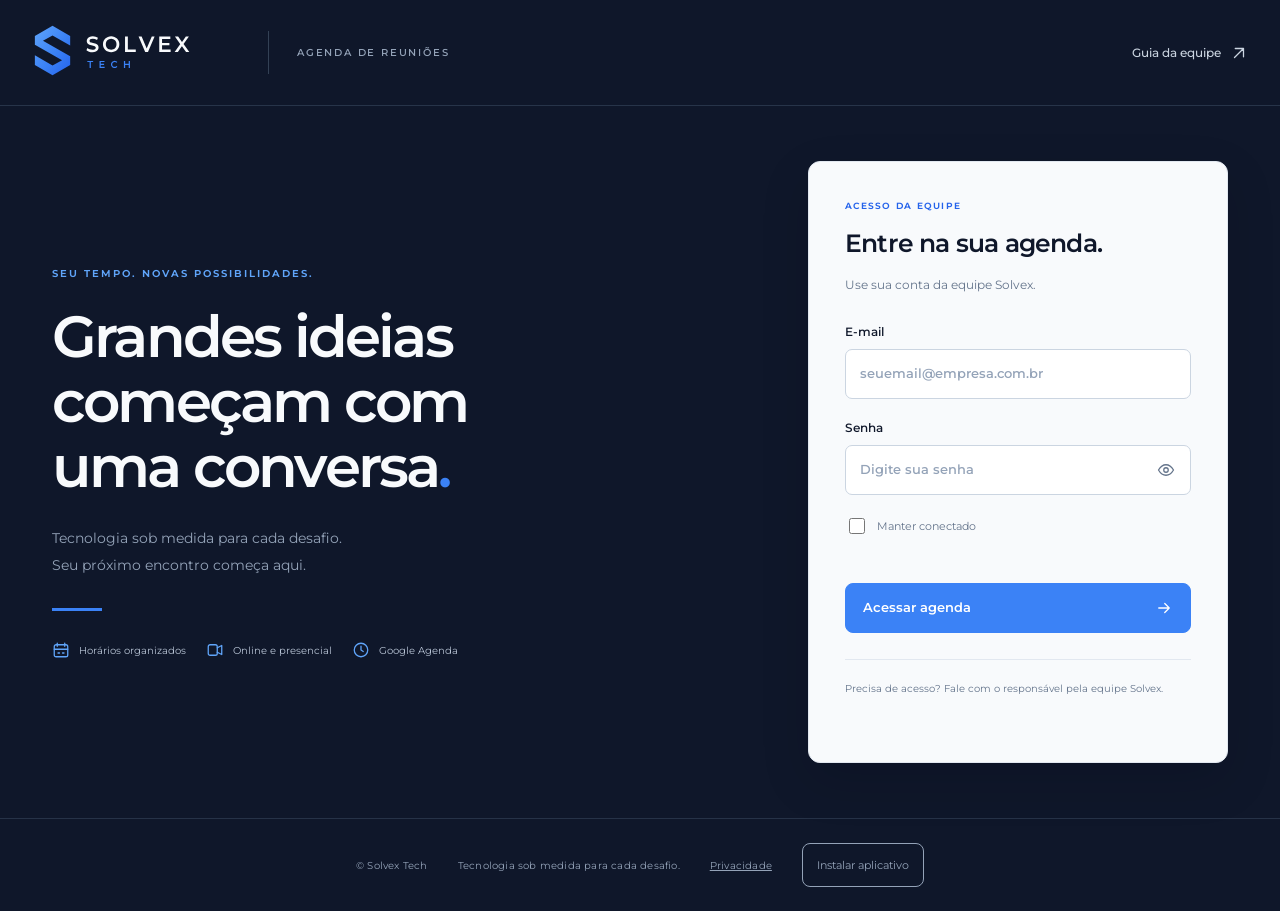
==== commit c8b49013: "Preparar agenda móvel e webapp com instalação, acesso offline seguro e retorno Google entre abas" ====
--- a/index.html
+++ b/index.html
@@ -1,5 +1,5 @@
-<!doctype html><html lang="pt-BR"><head><meta http-equiv="Content-Security-Policy" content="default-src 'none'; script-src 'self'; style-src 'self' 'unsafe-inline'; img-src 'self' data:; font-src 'self'; connect-src 'self' https://abweepruixcyetrzefhk.supabase.co; base-uri 'none'; object-src 'none'; form-action 'self'; upgrade-insecure-requests"><meta charset="utf-8"><meta name="viewport" content="width=device-width,initial-scale=1"><meta name="referrer" content="no-referrer"><meta name="theme-color" content="#3B82F6"><meta name="description" content="Agenda da equipe Solvex. Organize reuniões, horários e atendimentos."><title>Solvex | Agenda de reuniões</title><link rel="icon" href="favicon.svg"><link rel="stylesheet" href="assets/style-8775fa90d509.css"></head><body class="solvex-agenda agenda-portal">
+<!doctype html><html lang="pt-BR"><head><meta http-equiv="Content-Security-Policy" content="default-src 'none'; script-src 'self'; worker-src 'self'; manifest-src 'self'; style-src 'self' 'unsafe-inline'; img-src 'self' data:; font-src 'self'; connect-src 'self' https://abweepruixcyetrzefhk.supabase.co; base-uri 'none'; object-src 'none'; form-action 'self'; upgrade-insecure-requests"><meta name="apple-mobile-web-app-title" content="Solvex Agenda"><link rel="manifest" href="app.webmanifest"><link rel="apple-touch-icon" sizes="180x180" href="apple-touch-icon.png"><meta charset="utf-8"><meta name="viewport" content="width=device-width,initial-scale=1,viewport-fit=cover"><meta name="referrer" content="no-referrer"><meta name="theme-color" content="#0F172A"><meta name="description" content="Agenda da equipe Solvex. Organize reuniões, horários e atendimentos."><title>Solvex | Agenda de reuniões</title><link rel="icon" href="favicon.svg"><link rel="stylesheet" href="assets/style-9cea440f1fc6.css"></head><body class="solvex-agenda agenda-portal">
 <a class="skip-link" href="#agenda-root">Ir para a agenda</a>
 <header class="agenda-shell-header"><a href="./" aria-label="Solvex Agenda"><img src="solvex-logo.svg" alt="Solvex Tech"></a><span class="agenda-shell-product">AGENDA DE REUNIÕES</span><a class="agenda-guide-link" href="manual.html" target="_blank" rel="noopener">Guia da equipe <span data-solvex-icon="arrow-up-right"></span></a><div id="agenda-account" hidden><span id="agenda-account-name"></span><button class="button secondary" id="agenda-signout" type="button">Sair</button></div></header>
 <main id="agenda-login" class="agenda-login"><section class="agenda-login-intro"><p class="page-eyebrow">SEU TEMPO. NOVAS POSSIBILIDADES.</p><h1>Grandes ideias<br>começam com<br>uma conversa<span>.</span></h1><p>Tecnologia sob medida para cada desafio.<br>Seu próximo encontro começa aqui.</p><div class="solvex-hero-line" aria-hidden="true"></div><div class="agenda-login-tags"><span><span data-solvex-icon="calendar"></span>Horários organizados</span><span><span data-solvex-icon="video"></span>Online e presencial</span><span><span data-solvex-icon="clock"></span>Google Agenda</span></div></section><section class="agenda-login-card"><div id="agenda-login-loading" role="status">Verificando seu acesso…</div><div id="agenda-login-fields" hidden><p class="page-eyebrow">ACESSO DA EQUIPE</p><h2>Entre na sua agenda.</h2><p>Use sua conta da equipe Solvex.</p><form id="agenda-login-form"><label>E-mail<input type="email" name="email" autocomplete="username" placeholder="seuemail@empresa.com.br" required maxlength="254"></label><label>Senha<span class="agenda-password-wrap"><input type="password" name="password" autocomplete="current-password" placeholder="Digite sua senha" required maxlength="128"><button type="button" id="agenda-password-toggle" aria-label="Mostrar senha" aria-pressed="false"><svg viewBox="0 0 24 24" aria-hidden="true"><path d="M2 12s4-7 10-7 10 7 10 7-4 7-10 7S2 12 2 12Z"/><circle cx="12" cy="12" r="3"/></svg></button></span></label><label class="agenda-remember"><input type="checkbox" name="remember">Manter conectado</label><button class="button primary" type="submit">Acessar agenda <span data-solvex-icon="arrow-right"></span></button><p class="error" id="agenda-login-error" role="alert"></p></form><p class="agenda-login-contact">Precisa de acesso? Fale com o responsável pela equipe Solvex.</p></div></section></main>
-<main id="agenda-root" class="agenda-standalone-root" hidden tabindex="-1"></main><footer class="agenda-shell-footer"><span>© Solvex Tech</span><span>Tecnologia sob medida para cada desafio.</span><a href="privacidade-agenda.html">Privacidade</a></footer><script src="config.js" defer></script><script src="assets/icons-968d5dba30fa.js" defer></script><script src="assets/auth-ab4852074d04.js" defer></script><script src="assets/api-6a0f5f5ae72e.js" defer></script><script src="assets/categories-31a34558bee9.js" defer></script><script src="assets/weekly-5581eefd8a3f.js" defer></script><script src="assets/admin-fca1a1497960.js" defer></script><script src="assets/portal-fc0ca8c63b61.js" defer></script></body></html>
+<main id="agenda-root" class="agenda-standalone-root" hidden tabindex="-1"></main><footer class="agenda-shell-footer"><span>© Solvex Tech</span><span>Tecnologia sob medida para cada desafio.</span><a href="privacidade-agenda.html">Privacidade</a></footer><script src="config.js" defer></script><script src="assets/icons-968d5dba30fa.js" defer></script><script src="assets/auth-ab4852074d04.js" defer></script><script src="assets/api-547841a2abc8.js" defer></script><script src="assets/categories-31a34558bee9.js" defer></script><script src="assets/weekly-4aabe3dd1ca1.js" defer></script><script src="assets/google-flow-968bbc43f188.js" defer></script><script src="assets/admin-420d1e878e5c.js" defer></script><script src="assets/portal-fc0ca8c63b61.js" defer></script><script src="assets/pwa-33f8adda4149.js" defer></script></body></html>
--- a/assets/style-9cea440f1fc6.css
+++ b/assets/style-9cea440f1fc6.css
@@ -0,0 +1 @@
+.solvex-agenda{--agenda-orange:var(--gold);--agenda-navy:var(--cream)}.solvex-agenda.agenda-page .skip-link:not(:focus),.solvex-agenda .skip-link:not(:focus){width:1px;height:1px;padding:0;overflow:hidden;clip-path:inset(50%)}.solvex-agenda .agenda-container{max-width:1020px;margin:38px auto 52px;padding:0 24px;color:var(--cream)}.solvex-agenda .agenda-intro{display:flex;align-items:center;justify-content:space-between;gap:24px;margin-bottom:26px}.solvex-agenda .agenda-intro h1{font-size:clamp(32px,4.3vw,46px);letter-spacing:-1.3px;margin:5px 0 10px;line-height:1.1}.solvex-agenda .agenda-intro p:last-child{margin:0;font-size:19px;color:var(--muted)}.solvex-agenda .agenda-intro-icon{display:grid;place-items:center;flex:0 0 84px;height:84px;border-radius:8px;background:#3b82f61a;color:var(--gold);border:1px solid rgba(59,130,246,.2)}.solvex-agenda .agenda-intro-icon .ui-icon{width:43px;height:43px}.solvex-agenda .agenda-card{background:var(--panel);border:1px solid var(--rule);border-radius:8px;padding:32px;box-shadow:none}.solvex-agenda .agenda-form-heading{display:flex;align-items:center;gap:16px;margin-bottom:24px}.solvex-agenda .agenda-form-heading h2{font-size:23px;margin:0 0 5px;letter-spacing:-.4px}.solvex-agenda .agenda-form-heading p{color:var(--muted);margin:0}.solvex-agenda .agenda-step{display:grid;place-items:center;border-radius:8px;flex:0 0 46px;height:46px;background:#3b82f61a;color:var(--cream);font-weight:800;font-size:18px}.solvex-agenda .agenda-fields{display:grid;grid-template-columns:1fr 1fr;gap:20px}.solvex-agenda .agenda-fields .agenda-wide{grid-column:1/-1}.solvex-agenda .agenda-card label,.solvex-agenda .agenda-config-form>label,.solvex-agenda .agenda-filters label{display:block;font-size:15px;font-weight:700;color:var(--cream)}.solvex-agenda .agenda-card input:not([type=checkbox]):not([type=radio]),.solvex-agenda .agenda-card select,.solvex-agenda .agenda-config-form input:not([type=checkbox]),.solvex-agenda .agenda-config-form select,.solvex-agenda .agenda-config-form textarea,.solvex-agenda .agenda-filters input,.solvex-agenda .agenda-share input{display:block;width:100%;box-sizing:border-box;padding:13px 14px;margin-top:8px;min-height:48px;border:1px solid var(--rule);border-radius:8px;background:var(--panel);color:var(--cream);font:inherit;font-weight:400;box-shadow:none}.solvex-agenda .agenda-card input::placeholder,.solvex-agenda .agenda-config-form input::placeholder{color:var(--muted)}.solvex-agenda .agenda-card input:focus,.solvex-agenda .agenda-card select:focus,.solvex-agenda .agenda-config-form input:focus,.solvex-agenda .agenda-config-form select:focus,.solvex-agenda .agenda-config-form textarea:focus,.solvex-agenda .agenda-filters input:focus{outline:2px solid var(--gold);outline-offset:2px}.solvex-agenda .field-optional{font-size:12px;font-weight:400;color:var(--muted)}.solvex-agenda .agenda-plain-fieldset{border:0;padding:0;margin:0;min-width:0}.solvex-agenda .agenda-plain-fieldset legend{font-weight:700;font-size:15px;margin-bottom:10px;padding:0}.solvex-agenda .agenda-divider{height:1px;background:var(--panel-2);margin:30px 0}.solvex-agenda .agenda-mode-options{display:grid;grid-template-columns:1fr 1fr;gap:14px;margin-bottom:26px}.solvex-agenda .agenda-mode-options label{display:flex;align-items:center;gap:12px;padding:15px;border-radius:8px;background:var(--panel-2);border:1px solid var(--rule);cursor:pointer}.solvex-agenda .agenda-mode-options label:has(input:checked){background:#3b82f611;border:2px solid var(--gold);padding:14px}.solvex-agenda .agenda-mode-options small{display:block;font-weight:400;color:var(--muted);margin-top:4px}.solvex-agenda .agenda-card input[type=radio],.solvex-agenda .agenda-card input[type=checkbox],.solvex-agenda .agenda-config-form input[type=checkbox]{accent-color:var(--gold);width:18px;height:18px;flex:0 0 18px;margin:0}.solvex-agenda .agenda-mode-options label:has(input:disabled){opacity:.5;cursor:default}.solvex-agenda .agenda-date-heading{display:flex;align-items:center;justify-content:space-between;gap:16px}.solvex-agenda .agenda-card h3{font-size:17px;margin:0 0 14px}.solvex-agenda .agenda-date-nav{display:flex;gap:8px;margin-bottom:14px}.solvex-agenda .agenda-nav-button{width:36px;height:36px;border:1px solid var(--rule);border-radius:8px;background:var(--panel);color:var(--cream);font-size:25px;cursor:pointer}.solvex-agenda .agenda-nav-button:disabled{opacity:.4;cursor:default}.solvex-agenda .agenda-date-options{display:grid;grid-template-columns:repeat(3,1fr);gap:14px;margin-bottom:24px}.solvex-agenda .agenda-date-chip{padding:15px 8px;border:1px solid var(--rule);border-radius:8px;background:var(--panel-2);color:var(--cream);cursor:pointer;font:inherit;display:flex;flex-direction:column;align-items:center;gap:4px}.solvex-agenda .agenda-date-chip strong{font-size:29px;line-height:1.1}.solvex-agenda .agenda-date-chip span{text-transform:uppercase;font-weight:700;font-size:13px}.solvex-agenda .agenda-date-chip small{font-size:12px}.solvex-agenda .agenda-date-chip[aria-pressed=true]{background:var(--gold);color:var(--cream);border-color:var(--gold);box-shadow:none}.solvex-agenda .agenda-hour-options{display:flex;flex-wrap:wrap;gap:12px;min-height:48px;margin-bottom:18px}.solvex-agenda .agenda-hour-chip{min-width:105px;flex:1 1 100px;max-width:210px;padding:13px 16px;border:1px solid var(--rule);border-radius:8px;background:var(--panel-2);color:var(--cream);cursor:pointer;font:inherit;font-size:17px;font-weight:750}.solvex-agenda .agenda-hour-chip[aria-pressed=true]{background:var(--gold);color:var(--cream);border-color:var(--cream)}.solvex-agenda .agenda-date-chip:focus-visible,.solvex-agenda .agenda-hour-chip:focus-visible,.solvex-agenda .agenda-nav-button:focus-visible{outline:2px solid var(--gold);outline-offset:3px}.solvex-agenda .agenda-selection{display:flex;align-items:center;justify-content:center;gap:8px;font-size:14px;color:var(--muted);padding:12px;background:var(--panel-2);border-radius:8px;margin-bottom:22px}.solvex-agenda .agenda-selection .ui-icon{width:21px;height:21px}.solvex-agenda .agenda-card .agenda-consent{display:flex;align-items:flex-start;gap:11px;font-weight:400;line-height:1.6;font-size:13px;margin-bottom:20px}.solvex-agenda .agenda-consent input{margin-top:2px!important}.solvex-agenda .agenda-confirm{width:100%;display:flex;align-items:center;justify-content:center;gap:14px;padding:16px!important;font-size:17px!important;min-height:56px}.solvex-agenda .agenda-form-footer{margin:24px 0 0;border-top:1px solid var(--rule);padding-top:20px;text-align:center;font-size:13px;color:var(--muted)}.solvex-agenda .agenda-honeypot{position:absolute;width:1px;height:1px;overflow:hidden;clip-path:inset(50%)}.solvex-agenda .agenda-contact{margin:24px 0 0;text-align:center;font-size:14px}.solvex-agenda .agenda-contact a,.solvex-agenda .agenda-hint a{color:var(--cream);text-decoration:underline;text-decoration-color:var(--gold);text-underline-offset:4px}.solvex-agenda .agenda-success-icon{display:grid;place-items:center;width:62px;height:62px;background:#3b82f61a;color:var(--gold);border-radius:8px;margin-bottom:20px}.solvex-agenda .agenda-success-icon .ui-icon{width:35px;height:35px}.solvex-agenda .agenda-confirmation h2{font-size:30px;margin:6px 0 14px}.solvex-agenda .agenda-confirmation-actions{display:flex;align-items:center;flex-wrap:wrap;gap:16px;margin-top:16px}.solvex-agenda .agenda-confirmation .detail-grid{margin:24px 0}.solvex-agenda .agenda-confirmation .notice{font-size:14px;margin-bottom:20px}.solvex-agenda .agenda-confirmation:focus{outline:2px solid var(--gold);outline-offset:4px}.solvex-agenda .agenda-hint{font-size:13px!important;color:var(--muted);line-height:1.6;margin:8px 0 18px;overflow-wrap:anywhere}.solvex-agenda .agenda-admin-columns{display:grid;grid-template-columns:1fr 1fr;gap:22px}.solvex-agenda .agenda-admin-columns>.admin-section{min-width:0}.solvex-agenda .agenda-admin-columns h2{font-size:23px;margin:5px 0 16px}.solvex-agenda .agenda-admin-columns .agenda-fields{gap:16px}.solvex-agenda .agenda-config-form{display:grid;gap:16px}.solvex-agenda .agenda-config-form p{margin:-8px 0 0}.solvex-agenda .agenda-config-form .agenda-fields label{font-size:14px;font-weight:700}.solvex-agenda .agenda-config-form .agenda-toggle{display:flex;align-items:center;gap:10px;border-radius:8px;background:#3b82f614;padding:14px}.solvex-agenda .agenda-share{display:flex;align-items:center;justify-content:space-between;gap:24px;border-left:4px solid var(--gold)!important}.solvex-agenda .agenda-share h2{margin:4px 0 8px;font-size:25px}.solvex-agenda .agenda-share p{margin:0}.solvex-agenda .agenda-share-controls{display:flex;align-items:flex-end;gap:12px;max-width:450px;flex:1;min-width:0}.solvex-agenda .agenda-share-controls label{flex:1;min-width:0;font-size:12px}.solvex-agenda .agenda-share-controls .button{white-space:nowrap;min-height:48px}.solvex-agenda .agenda-weekdays,.solvex-agenda .agenda-format-checks{display:flex;gap:12px;flex-wrap:wrap}.solvex-agenda .agenda-weekdays label,.solvex-agenda .agenda-format-checks label{display:flex;align-items:center;gap:6px;font-size:13px;font-weight:600}.solvex-agenda .agenda-slot-list{max-height:400px;overflow:auto;display:grid;gap:10px;margin-top:16px;padding-right:4px}.solvex-agenda .agenda-slot-row{display:flex;align-items:center;justify-content:space-between;gap:12px;padding:14px 16px;border:1px solid var(--rule);border-radius:8px;background:var(--panel-2)}.solvex-agenda .agenda-slot-row strong{display:block;font-size:15px}.solvex-agenda .agenda-slot-row small{display:block;color:var(--muted);margin-top:5px}.solvex-agenda .agenda-slot-row .text-button{font-size:13px}.solvex-agenda .agenda-filters{display:flex;align-items:flex-end;gap:16px;flex-wrap:wrap;margin:20px 0}.solvex-agenda .agenda-filters label{flex:1;min-width:170px}.solvex-agenda .agenda-filters .button{min-height:48px}.solvex-agenda .agenda-bookings{display:grid;gap:16px}.solvex-agenda .agenda-booking{border:1px solid var(--rule);border-radius:8px;padding:20px;border-left:4px solid var(--gold)}.solvex-agenda .agenda-booking h3{margin:4px 0 5px;font-size:19px}.solvex-agenda .agenda-booking-heading{display:flex;align-items:flex-start;justify-content:space-between;gap:12px}.solvex-agenda .agenda-booking-subtitle{font-size:13px;color:var(--muted);margin:6px 0 18px}.solvex-agenda .agenda-booking-contact{display:grid;grid-template-columns:1fr 1fr;gap:10px 20px;margin:16px 0}.solvex-agenda .agenda-booking-contact div{min-width:0}.solvex-agenda .agenda-booking-contact dt{font-size:11px;font-weight:700;text-transform:uppercase;color:var(--muted);margin-bottom:3px}.solvex-agenda .agenda-booking-contact dd{margin:0;font-size:14px;overflow-wrap:anywhere;white-space:pre-wrap}.solvex-agenda .agenda-booking-actions{display:flex;gap:10px;flex-wrap:wrap}.solvex-agenda .agenda-booking-actions .button{font-size:12px!important;padding:10px 13px!important}.solvex-agenda .agenda-booking-status{font-size:11px;font-weight:700;white-space:nowrap;background:#3b82f61f;color:var(--cream);padding:6px 10px;border-radius:8px}.solvex-agenda .agenda-booking-status[data-status=canceled]{background:var(--panel-2)}@media(max-width:1200px){.solvex-agenda .agenda-admin-columns{grid-template-columns:1fr}.solvex-agenda .agenda-share{align-items:flex-start;flex-direction:column}.solvex-agenda .agenda-share-controls{width:100%;max-width:none;flex:auto}}@media(max-width:600px){.solvex-agenda .agenda-container{margin:25px auto 36px;padding:0 16px}.solvex-agenda .agenda-intro{gap:12px}.solvex-agenda .agenda-intro-icon{flex-basis:56px;height:56px;border-radius:8px}.solvex-agenda .agenda-intro-icon .ui-icon{width:30px;height:30px}.solvex-agenda .agenda-intro p:last-child{font-size:15px;line-height:1.5}.solvex-agenda .agenda-intro .page-eyebrow{font-size:9px}.solvex-agenda .agenda-card{padding:22px 18px;border-radius:8px}.solvex-agenda .agenda-form-heading{gap:12px}.solvex-agenda .agenda-form-heading h2{font-size:18px}.solvex-agenda .agenda-form-heading p{font-size:12px;line-height:1.5}.solvex-agenda .agenda-step{flex-basis:38px;height:38px;font-size:15px}.solvex-agenda .agenda-fields{grid-template-columns:1fr;gap:18px}.solvex-agenda .agenda-fields .agenda-wide{grid-column:auto}.solvex-agenda .agenda-mode-options{gap:10px}.solvex-agenda .agenda-mode-options label{padding:12px 9px;gap:8px}.solvex-agenda .agenda-mode-options label:has(input:checked){padding:11px 8px}.solvex-agenda .agenda-mode-options small{font-size:10px;line-height:1.4}.solvex-agenda .agenda-mode-options span{font-size:13px}.solvex-agenda .agenda-date-options{gap:10px}.solvex-agenda .agenda-date-chip strong{font-size:26px}.solvex-agenda .agenda-selection{font-size:12px;line-height:1.5}.solvex-agenda .agenda-confirm{font-size:15px!important}.solvex-agenda .agenda-admin-columns .agenda-fields{grid-template-columns:1fr}.solvex-agenda .agenda-share-controls{flex-wrap:wrap}.solvex-agenda .agenda-share-controls label{flex:1 1 100%}.solvex-agenda .agenda-booking-contact{grid-template-columns:1fr}.solvex-agenda .agenda-booking-heading{flex-wrap:wrap}.solvex-agenda .agenda-slot-row{padding:12px;flex-wrap:wrap}.solvex-agenda .agenda-slot-row strong{font-size:13px}.solvex-agenda .agenda-filters .button{width:100%}.solvex-agenda .agenda-confirmation .detail-grid{grid-template-columns:1fr}.solvex-agenda .agenda-form-footer{font-size:11px}}.solvex-agenda .agenda-toolbar{display:flex;align-items:center;justify-content:space-between;gap:18px;margin:4px 0 20px;flex-wrap:wrap}.solvex-agenda .agenda-toolbar-state,.solvex-agenda .agenda-toolbar-actions{display:flex;align-items:center;gap:12px;flex-wrap:wrap}.solvex-agenda .agenda-toolbar-actions .button{font-size:13px!important;padding:12px 16px!important}.solvex-agenda .agenda-toolbar-state strong{font-size:14px}.solvex-agenda .agenda-toolbar-state .text-button{font-size:12px}.solvex-agenda .agenda-open-dot{width:9px;height:9px;border-radius:8px;background:var(--panel-2)}.solvex-agenda .agenda-open-dot.is-open{background:var(--gold);box-shadow:none}.solvex-agenda .agenda-feedback{font-size:13px;color:var(--cream);margin-bottom:16px;line-height:1.5}.solvex-agenda .agenda-feedback:empty{display:none}.solvex-agenda .agenda-workspace{display:grid;grid-template-columns:minmax(0,1.7fr) minmax(260px,1fr);gap:22px;align-items:start}.solvex-agenda .agenda-workspace .admin-section{margin-bottom:22px!important}.solvex-agenda .agenda-month-heading,.solvex-agenda .agenda-day-heading{display:flex;align-items:center;justify-content:space-between;gap:16px}.solvex-agenda .agenda-month-heading h2{font-size:24px;margin:5px 0 0}.solvex-agenda .agenda-month-heading .agenda-date-nav{align-items:center;margin:0}.solvex-agenda .agenda-calendar-hint{color:var(--muted);font-size:13px;line-height:1.5;margin:14px 0 22px}.solvex-agenda .agenda-month-weekdays,.solvex-agenda .agenda-month-grid{display:grid;grid-template-columns:repeat(7,minmax(0,1fr));gap:7px}.solvex-agenda .agenda-month-weekdays{margin-bottom:10px}.solvex-agenda .agenda-month-weekdays span{text-align:center;font-weight:700;font-size:10px;color:var(--muted)}.solvex-agenda .agenda-calendar-day{height:93px;border:1px solid var(--rule);border-radius:8px;background:var(--panel);color:var(--cream);padding:9px 6px;display:flex;align-items:flex-start;flex-direction:column;text-align:left;cursor:pointer;position:relative;min-width:0}.solvex-agenda .agenda-calendar-day:hover{background:#3b82f60d}.solvex-agenda .agenda-calendar-day[aria-pressed=true]{border:2px solid var(--gold);background:#3b82f611;padding:8px 5px}.solvex-agenda .agenda-calendar-day.is-today>strong{background:var(--gold);color:var(--cream);border-radius:8px;width:23px;height:23px;display:grid;place-items:center}.solvex-agenda .agenda-calendar-day.is-blocked{background:var(--panel-2)}.solvex-agenda .agenda-calendar-day>strong{font-size:14px;line-height:23px}.solvex-agenda .agenda-day-badges{display:flex;flex-direction:column;gap:4px;margin-top:6px;width:100%}.solvex-agenda .agenda-day-badges small{font-size:9px;font-weight:700;border-radius:8px;padding:3px 4px;white-space:nowrap;overflow:hidden;text-overflow:ellipsis}.solvex-agenda .agenda-free-badge{background:#3b82f624;color:var(--cream)}.solvex-agenda .agenda-booked-badge{background:var(--gold);color:var(--cream)}.solvex-agenda .agenda-blocked-badge{background:var(--panel-2);color:var(--muted)}.solvex-agenda .agenda-calendar-legend{display:flex;align-items:center;flex-wrap:wrap;gap:18px;font-size:11px;color:var(--muted);margin-top:20px}.solvex-agenda .agenda-calendar-legend span{display:flex;align-items:center;gap:7px}.solvex-agenda .agenda-calendar-legend i{display:inline-block;width:8px;height:8px;border-radius:8px}.solvex-agenda .agenda-legend-free,.solvex-agenda .agenda-legend-booked{background:var(--gold)}.solvex-agenda .agenda-legend-blocked{background:var(--panel-2)}.solvex-agenda .agenda-day-heading h2{font-size:22px;margin:4px 0 0}.solvex-agenda .agenda-day-heading>.text-button{font-size:12px}.solvex-agenda .agenda-day-counts{display:flex;gap:20px;font-size:12px;margin:22px 0;color:var(--muted)}.solvex-agenda .agenda-day-counts strong{font-size:22px;color:var(--cream);padding-right:4px}.solvex-agenda .agenda-day-slots{display:grid;gap:10px;max-height:430px;overflow:auto;margin-bottom:18px;padding-right:2px}.solvex-agenda .agenda-day-slots .agenda-slot-row{gap:8px;padding:12px;flex-wrap:nowrap}.solvex-agenda .agenda-day-slots .agenda-slot-row>div{flex:1;min-width:0}.solvex-agenda .agenda-day-slots .agenda-slot-row small{font-size:10px}.solvex-agenda .agenda-day-slots .agenda-booking-status{font-size:9px;padding:5px 7px}.solvex-agenda .agenda-slot-remove{border:0;background:transparent;color:var(--cream);font-size:21px;padding:2px 5px;cursor:pointer}.solvex-agenda .agenda-day-actions{display:grid;gap:12px}.solvex-agenda .agenda-day-actions .button{font-size:12px!important;min-height:42px;padding:11px!important}.solvex-agenda .agenda-day-actions .text-button{font-size:11px}.solvex-agenda .agenda-day-card .agenda-hint{margin-bottom:0;font-size:11px!important}.solvex-agenda .agenda-day-empty-state{font-size:13px;color:var(--muted);padding:25px 14px;border:1px dashed var(--rule);border-radius:8px;text-align:center;margin:0 0 4px;line-height:1.6}.solvex-agenda .agenda-day-meetings .agenda-bookings{grid-template-columns:1fr 1fr}.solvex-agenda .agenda-contact-details{margin:16px 0}.solvex-agenda .agenda-contact-details summary{font-size:12px;color:var(--cream);font-weight:700;cursor:pointer}.solvex-agenda .agenda-meet-state{font-size:11px;font-weight:700;color:var(--cream);background:#3b82f61a;padding:8px 11px;border-radius:8px;display:inline-block;margin-bottom:0}.solvex-agenda .agenda-meet-state[data-state=ready]{background:var(--gold);color:var(--cream)}.solvex-agenda .agenda-dialog{max-width:600px;width:calc(100% - 32px);max-height:calc(100dvh - 40px);padding:28px;border:1px solid var(--rule);border-radius:8px;background:var(--panel);color:var(--cream);box-shadow:none;overflow:auto}.solvex-agenda .agenda-dialog::backdrop{background:var(--panel-2);backdrop-filter:blur(3px)}.solvex-agenda .agenda-dialog-heading{display:flex;align-items:flex-start;justify-content:space-between;gap:20px;margin-bottom:24px}.solvex-agenda .agenda-dialog-heading h2{font-size:26px;margin:5px 0 0;letter-spacing:-.5px}.solvex-agenda .agenda-dialog-close{border:0;background:var(--panel-2);color:var(--cream);border-radius:8px;font-size:24px;width:34px;height:34px;cursor:pointer;flex-shrink:0}.solvex-agenda .agenda-dialog .agenda-fields{gap:16px}.solvex-agenda .agenda-dialog .agenda-config-form>label,.solvex-agenda .agenda-dialog .agenda-fields label{font-size:13px;font-weight:700}.solvex-agenda .agenda-dialog .agenda-plain-fieldset legend{font-size:13px}.solvex-agenda .agenda-dialog .agenda-config-form input,.solvex-agenda .agenda-dialog .agenda-config-form select{margin-top:7px;font-size:14px}.solvex-agenda .agenda-dialog .agenda-config-form input[type=checkbox]{margin:0!important}.solvex-agenda .agenda-weekday-chips{gap:7px;display:grid;grid-template-columns:repeat(7,minmax(0,1fr))}.solvex-agenda .agenda-weekday-chips label{position:relative;display:block;min-width:0;cursor:pointer}.solvex-agenda .agenda-weekday-chips input{position:absolute;width:1px!important;height:1px!important;opacity:0}.solvex-agenda .agenda-weekday-chips span{display:grid;place-items:center;padding:12px 4px;border:1px solid var(--rule);border-radius:8px;color:var(--cream);background:var(--panel);font-size:12px;font-weight:700}.solvex-agenda .agenda-weekday-chips label:has(input:checked) span{background:var(--gold);color:var(--cream);border-color:var(--cream)}.solvex-agenda .agenda-weekday-chips label:has(input:focus-visible) span{outline:2px solid var(--gold);outline-offset:2px}.solvex-agenda .agenda-field-label{font-size:13px;font-weight:700;display:block}.solvex-agenda .agenda-duration-chip{display:block;padding:14px;margin-top:7px;border-radius:8px;background:#3b82f614;font-size:14px}.solvex-agenda .agenda-window-preview{border:1px solid rgba(59,130,246,.23);border-radius:8px;padding:16px;background:#3b82f60b}.solvex-agenda .agenda-window-preview>strong{font-size:14px}.solvex-agenda .agenda-window-preview>p{font-size:11px!important;color:var(--muted);margin:12px 0 0!important;line-height:1.6}.solvex-agenda .agenda-preview-times{display:flex;gap:7px;flex-wrap:wrap;margin-top:12px}.solvex-agenda .agenda-preview-times span{font-size:11px;font-weight:700;background:var(--panel);border:1px solid var(--rule);border-radius:8px;padding:6px 9px}.solvex-agenda .agenda-dialog .agenda-config-form .button{min-height:48px;font-size:14px}.solvex-agenda .agenda-google-card{margin-top:26px;padding:20px;border-radius:8px;background:var(--panel-2);border:1px solid var(--rule)}.solvex-agenda .agenda-google-card h3{font-size:18px;margin:6px 0 10px}.solvex-agenda .agenda-google-card p{font-size:12px;line-height:1.6}.solvex-agenda .agenda-google-actions{display:flex;align-items:center;gap:16px;flex-wrap:wrap}.solvex-agenda .agenda-google-actions .button{font-size:12px!important;padding:12px 16px!important;min-height:44px}.solvex-agenda .agenda-google-actions .text-button{font-size:12px}.solvex-agenda .agenda-google-card details{margin-top:18px;font-size:12px}.solvex-agenda .agenda-google-card summary{font-weight:700;cursor:pointer}.solvex-agenda .agenda-google-card input[readonly]{margin-bottom:14px;font-size:12px;width:100%}.solvex-agenda .agenda-upload-button{display:block;font-size:12px;font-weight:700}.solvex-agenda .agenda-upload-button input{font-size:12px;margin-top:10px;width:100%}.solvex-agenda .agenda-dialog .error{font-size:12px}@media(max-width:1150px){.solvex-agenda .agenda-workspace{grid-template-columns:1fr}.solvex-agenda .agenda-calendar-day{height:88px}.solvex-agenda .agenda-day-slots{grid-template-columns:1fr 1fr;max-height:300px}.solvex-agenda .agenda-day-card .agenda-day-actions{display:flex;align-items:center;flex-wrap:wrap}.solvex-agenda .agenda-day-meetings .agenda-bookings{grid-template-columns:1fr}}@media(max-width:600px){.solvex-agenda .agenda-toolbar{gap:16px}.solvex-agenda .agenda-toolbar-actions{display:grid;grid-template-columns:1fr 1fr;width:100%;gap:10px}.solvex-agenda .agenda-toolbar-actions .primary{grid-column:1/-1}.solvex-agenda .agenda-toolbar-actions .button{font-size:12px!important;padding:11px!important}.solvex-agenda .agenda-workspace{gap:0}.solvex-agenda .agenda-month-heading{gap:8px;flex-wrap:wrap}.solvex-agenda .agenda-month-heading h2{font-size:22px}.solvex-agenda .agenda-month-heading .agenda-date-nav{gap:5px}.solvex-agenda .agenda-month-heading .text-button{font-size:11px}.solvex-agenda .agenda-month-weekdays,.solvex-agenda .agenda-month-grid{gap:4px}.solvex-agenda .agenda-calendar-day{height:66px;padding:5px 3px;border-radius:8px}.solvex-agenda .agenda-calendar-day[aria-pressed=true]{padding:4px 2px}.solvex-agenda .agenda-calendar-day>strong{font-size:12px;line-height:19px}.solvex-agenda .agenda-calendar-day.is-today>strong{width:19px;height:19px}.solvex-agenda .agenda-day-badges{gap:3px;margin-top:3px}.solvex-agenda .agenda-day-badges small{font-size:7px;letter-spacing:-.2px;padding:2px}.solvex-agenda .agenda-calendar-legend{gap:10px;font-size:9px}.solvex-agenda .agenda-calendar-hint{font-size:12px}.solvex-agenda .agenda-day-slots{grid-template-columns:1fr}.solvex-agenda .agenda-dialog{padding:22px 18px;max-height:calc(100dvh - 28px)}.solvex-agenda .agenda-dialog .agenda-fields{grid-template-columns:1fr 1fr;gap:12px}.solvex-agenda .agenda-dialog-heading h2{font-size:22px}.solvex-agenda .agenda-weekday-chips{gap:5px}.solvex-agenda .agenda-weekday-chips span{font-size:10px;padding:10px 2px}.solvex-agenda .agenda-dialog .agenda-config-form .agenda-toggle{align-items:flex-start;line-height:1.5;font-size:12px}.solvex-agenda .agenda-dialog .agenda-config-form .agenda-toggle input{margin-top:2px!important}.solvex-agenda .agenda-dialog .agenda-config-form input[type=time]{min-width:0}.solvex-agenda .agenda-dialog .agenda-fields label{font-size:12px}.solvex-agenda .agenda-window-preview{padding:13px}.solvex-agenda .agenda-window-preview>strong{font-size:13px}.solvex-agenda .agenda-booking{padding:16px}}.solvex-agenda .agenda-weekly-summary{display:flex;align-items:flex-start;justify-content:space-between;gap:24px;border-left:4px solid var(--gold)!important;margin-bottom:22px!important}.solvex-agenda .agenda-weekly-summary h2{font-size:23px;margin:5px 0 8px}.solvex-agenda .agenda-weekly-summary p:last-child{font-size:13px;color:var(--muted);margin:0;line-height:1.6}.solvex-agenda .agenda-weekly-summary-days{display:flex;flex-wrap:wrap;gap:9px;max-width:650px}.solvex-agenda .agenda-weekly-summary-days>div{padding:10px 13px;border-radius:8px;border:1px solid var(--rule);background:var(--panel-2)}.solvex-agenda .agenda-weekly-summary-days strong{display:block;font-size:12px}.solvex-agenda .agenda-weekly-summary-days span{display:block;font-size:10px;color:var(--muted);margin-top:4px}.solvex-agenda .agenda-weekly-dialog{max-width:700px}.solvex-agenda .agenda-weekly-days{display:grid;gap:10px}.solvex-agenda .agenda-week-row{padding:14px 16px;border:1px solid var(--rule);border-radius:8px;background:var(--panel-2)}.solvex-agenda .agenda-week-row.is-enabled{background:var(--panel);border-color:#3b82f659}.solvex-agenda .agenda-week-heading{display:flex;align-items:center;justify-content:space-between;gap:12px}.solvex-agenda .agenda-week-heading label{display:flex;align-items:center;gap:10px;font-size:14px;font-weight:750}.solvex-agenda .agenda-week-heading input{accent-color:var(--gold);width:18px;height:18px!important;margin:0!important;flex-shrink:0}.solvex-agenda .agenda-week-heading .text-button{font-size:12px}.solvex-agenda .agenda-week-ranges{display:grid;gap:10px;margin-top:10px}.solvex-agenda .agenda-week-range{display:grid;grid-template-columns:1fr 1fr 26px;gap:12px;align-items:end}.solvex-agenda .agenda-week-range label{font-size:11px;font-weight:700;color:var(--muted)}.solvex-agenda .agenda-week-range input{width:100%;min-width:0;height:42px;min-height:42px!important;margin-top:5px!important;padding:9px 12px!important}.solvex-agenda .agenda-week-range input:disabled{background:var(--panel-2);color:var(--muted);border-color:var(--rule)}.solvex-agenda .agenda-week-range .agenda-slot-remove{height:42px}.solvex-agenda .agenda-weekly-dialog .agenda-window-preview>p{margin-top:8px!important}.solvex-agenda .agenda-weekly-dialog .agenda-hint{margin:0!important}.solvex-agenda .agenda-weekly-dialog .agenda-fields{margin:2px 0 6px}.solvex-agenda .agenda-weekly-dialog #agenda-copy-weekdays{font-size:12px;line-height:1.6}.solvex-agenda .agenda-week-row:not(.is-enabled) .agenda-week-ranges{display:none}.solvex-agenda .agenda-week-row:not(.is-enabled) [data-add-range]{visibility:hidden}.solvex-agenda .agenda-day-counts{flex-wrap:wrap;gap:12px}.solvex-agenda .agenda-day-counts strong{font-size:20px}.solvex-agenda .agenda-day-counts span{font-size:10px}.solvex-agenda .agenda-slot-reserve{background:var(--panel);color:var(--cream);border:1px solid var(--rule);border-radius:8px;font-size:9px;font-weight:700;padding:6px 7px;cursor:pointer}.solvex-agenda .agenda-internal-holds{display:grid;gap:10px;margin-bottom:16px}.solvex-agenda .agenda-internal-hold{display:flex;align-items:center;justify-content:space-between;gap:12px;border:1px solid var(--rule);border-left:3px solid var(--cream);border-radius:8px;padding:12px;background:var(--panel-2)}.solvex-agenda .agenda-internal-hold strong{font-size:11px;display:block}.solvex-agenda .agenda-internal-hold small{display:block;font-size:11px;color:var(--muted);margin-top:5px;overflow-wrap:anywhere}.solvex-agenda .agenda-internal-hold .button{font-size:10px!important;padding:7px 10px!important;min-height:32px!important}.solvex-agenda .agenda-day-slots .agenda-booking-status{white-space:normal;text-align:center;max-width:92px}.solvex-agenda .agenda-day-slots .agenda-slot-row small{line-height:1.5}@media(max-width:1150px){.solvex-agenda .agenda-weekly-summary{flex-direction:column;gap:16px}.solvex-agenda .agenda-weekly-summary-days{max-width:none}.solvex-agenda .agenda-day-card .agenda-day-actions{display:grid}}@media(max-width:600px){.solvex-agenda .agenda-weekly-summary h2{font-size:20px}.solvex-agenda .agenda-weekly-summary-days{display:grid;grid-template-columns:1fr 1fr;width:100%}.solvex-agenda .agenda-weekly-summary-days>div{padding:9px 11px}.solvex-agenda .agenda-weekly-dialog{padding:20px 16px}.solvex-agenda .agenda-week-row{padding:12px}.solvex-agenda .agenda-week-range{gap:8px;grid-template-columns:1fr 1fr 22px}.solvex-agenda .agenda-week-range input{padding:8px!important;font-size:12px!important}.solvex-agenda .agenda-week-heading label{font-size:13px}.solvex-agenda .agenda-week-heading .text-button{font-size:11px}.solvex-agenda .agenda-weekly-dialog .agenda-fields{grid-template-columns:1fr 1fr}.solvex-agenda .agenda-internal-hold{gap:8px;padding:10px}.solvex-agenda .agenda-internal-hold .button{font-size:9px!important}.solvex-agenda .agenda-day-counts{gap:10px}.solvex-agenda .agenda-day-counts strong{font-size:18px}.solvex-agenda .agenda-calendar-day{height:79px}.solvex-agenda .agenda-day-badges small{font-size:7px}}.solvex-agenda .agenda-mail-state{color:var(--cream);font-size:12px;line-height:1.6;padding:10px 12px;border:1px solid color-mix(in srgb,var(--cream) 12%,white);border-radius:8px;background:color-mix(in srgb,var(--gold) 5%,white);overflow-wrap:anywhere}.solvex-agenda{color:var(--cream);--agenda-orange:var(--gold);--agenda-navy:var(--cream)}.agenda-admin-native{max-width:1240px;margin:auto;padding:44px 26px 96px}.solvex-agenda .agenda-container{color:var(--cream)}.solvex-agenda h1,.solvex-agenda h2,.solvex-agenda h3{font-family:Montserrat,sans-serif;font-weight:400}.solvex-agenda .agenda-native-header h1{font-size:36px;margin:0}.solvex-agenda .mod-sub{color:var(--muted);margin:10px 0 26px}.solvex-agenda .admin-section{padding:20px 22px;background:var(--panel);border:1px solid var(--rule);border-radius:8px;margin:0 0 22px;min-width:0}.solvex-agenda .button{display:inline-flex;align-items:center;justify-content:center;gap:8px;background:var(--gold);color:#0f172a;border:1px solid var(--gold);border-radius:3px;padding:11px 16px;font-family:Montserrat,sans-serif;font-size:12.5px;font-weight:500;letter-spacing:.08em;text-transform:uppercase;text-decoration:none;min-height:44px;cursor:pointer}.solvex-agenda .button.secondary{background:transparent;color:var(--cream);border-color:var(--rule)}.solvex-agenda .button:disabled{opacity:.45;cursor:default}.solvex-agenda .text-button{background:transparent;border:0;color:var(--gold-hi);text-decoration:underline;text-underline-offset:3px;min-height:44px;padding:8px;cursor:pointer}.solvex-agenda .page-eyebrow{color:var(--gold);font-size:10px;letter-spacing:.12em;text-transform:uppercase}.solvex-agenda .agenda-intro p:last-child,.solvex-agenda .agenda-hint,.solvex-agenda .field-optional{color:var(--muted)}.solvex-agenda .error{color:#e59a9a;font-size:13px;overflow-wrap:anywhere;min-height:18px}.solvex-agenda .notice{color:var(--muted);background:var(--panel-2);padding:14px;border-radius:6px;overflow-wrap:anywhere}.solvex-agenda .agenda-hour-chip[aria-pressed=true],.solvex-agenda .agenda-date-chip[aria-pressed=true]{background:var(--gold);color:#0f172a;border-color:var(--gold)}.solvex-agenda .agenda-dialog{background:var(--panel);color:var(--cream);border:1px solid var(--rule);max-height:88dvh;overflow:auto}.solvex-agenda .agenda-dialog::backdrop{background:#000000b3}.solvex-agenda .detail-grid{display:grid;gap:14px;grid-template-columns:1fr 1fr}.solvex-agenda .detail-grid dt{color:var(--muted);font-size:12px}.solvex-agenda .detail-grid dd{margin:4px 0 0;overflow-wrap:anywhere}.solvex-agenda .pager{display:flex;gap:12px;justify-content:flex-end;margin-top:16px}.solvex-agenda .agenda-calendar-card,.solvex-agenda .agenda-day-card{min-width:0}.solvex-agenda .agenda-calendar-day{min-height:72px;min-width:0;overflow:hidden}.solvex-agenda .agenda-calendar-day[aria-pressed=true]{outline:2px solid var(--gold);outline-offset:-2px;background:var(--panel-2)}.solvex-agenda .agenda-booking-subtitle,.solvex-agenda .agenda-calendar-hint{color:var(--muted);overflow-wrap:anywhere}.solvex-agenda .agenda-mail-state{color:var(--muted);background:var(--panel-2);border-color:var(--rule)}.solvex-agenda .agenda-public-brand{max-width:1020px;margin:auto;padding:24px;border-bottom:1px solid var(--rule)}.solvex-agenda .agenda-public-brand a{display:flex;gap:14px;align-items:center;color:var(--cream);text-decoration:none}.solvex-agenda .agenda-public-brand img{width:48px;height:48px;object-fit:contain;border-radius:4px}.solvex-agenda .agenda-public-brand span{font-family:Montserrat,sans-serif;font-size:22px;letter-spacing:.09em;text-transform:uppercase}.solvex-agenda .agenda-public-brand small{display:block;font-family:Barlow,sans-serif;font-size:11px;color:var(--muted);letter-spacing:0;text-transform:none}.solvex-agenda .agenda-public-footer{max-width:1020px;margin:0 auto;padding:24px;border-top:1px solid var(--rule);color:var(--muted);font-size:12px;text-align:center}.solvex-agenda .agenda-public-footer a{color:var(--gold-hi)}.solvex-agenda .agenda-dialog-close,.solvex-agenda .agenda-nav-button{min-width:44px;min-height:44px}.solvex-agenda .agenda-success-icon svg,.solvex-agenda .agenda-intro-icon svg{width:32px;height:32px;stroke:currentColor;fill:none;stroke-width:1.8}@media(max-width:1100px){.solvex-agenda .agenda-workspace{grid-template-columns:1fr}}@media(max-width:600px){.agenda-admin-native{padding:28px 16px 64px}.solvex-agenda .admin-section{padding:16px}.solvex-agenda .agenda-native-header h1{font-size:28px}.solvex-agenda .agenda-calendar-day{min-height:62px;padding:6px 2px}.solvex-agenda .agenda-day-badges small{font-size:9px}.solvex-agenda .detail-grid{grid-template-columns:1fr}.solvex-agenda .agenda-dialog{max-width:calc(100vw - 24px)}.solvex-agenda .agenda-public-brand{padding:18px 16px}.solvex-agenda .agenda-toolbar-actions .button{flex:1 1 140px}}.solvex-agenda .agenda-profile-bar{display:flex;align-items:center;gap:24px;flex-wrap:wrap;margin:0 0 24px;padding:18px 20px;background:var(--panel);border:1px solid var(--rule);border-radius:12px}.solvex-agenda .agenda-profile-bar[hidden]{display:none}.solvex-agenda .agenda-profile-bar label{display:grid;gap:8px;flex:1;min-width:0;font-size:14px;font-weight:600;max-width:460px}.solvex-agenda .agenda-profile-bar select{width:100%;min-height:48px;padding:10px 14px;border:1px solid var(--rule);border-radius:8px;background:var(--field);color:var(--cream);font:inherit}.solvex-agenda .agenda-profile-bar p{flex:1;min-width:min(240px,100%);margin:0}.solvex-agenda .agenda-origin-group{grid-column:1/-1;min-width:0;padding-top:8px}.solvex-agenda .agenda-origin-group+.agenda-origin-group{border-top:1px solid var(--rule);padding-top:26px;margin-top:8px}.solvex-agenda .agenda-origin-heading{display:flex;align-items:center;gap:10px;flex-wrap:wrap}.solvex-agenda .agenda-origin-heading h3{font-size:20px;margin:0;line-height:1.3}.solvex-agenda .agenda-origin-count{border:1px solid var(--rule);border-radius:20px;padding:3px 9px;font-size:12px;font-weight:700}.solvex-agenda .agenda-origin-note{font-size:13px;color:var(--muted);line-height:1.6;margin:8px 0 16px}.solvex-agenda .agenda-origin-items{display:grid;grid-template-columns:repeat(2,minmax(0,1fr));gap:16px;min-width:0}.solvex-agenda .agenda-origin-items .agenda-day-empty-state{grid-column:1/-1}.solvex-agenda .agenda-origin-items .agenda-booking{min-width:0;overflow-wrap:anywhere}.solvex-agenda .agenda-origin-items .agenda-booking h4{margin:4px 0 5px;font-size:19px;line-height:1.35}.solvex-agenda .agenda-origin-badge{display:inline-block;font-size:10px;font-weight:800;letter-spacing:.05em;text-transform:uppercase;background:#3b82f61a;color:inherit;padding:5px 8px;border-radius:6px;margin:0 0 12px}.solvex-agenda .agenda-origin-group[data-origin=google] .agenda-booking{border-left-color:#8796a3}.solvex-agenda .agenda-origin-group[data-origin=google] .agenda-origin-badge,.solvex-agenda .agenda-google-badge{background:#edf2f7;color:#43566a}.solvex-agenda .agenda-google-badge{font-size:9px;padding:3px 5px;border-radius:4px}@media(max-width:800px){.solvex-agenda .agenda-origin-items{grid-template-columns:1fr}.solvex-agenda .agenda-origin-heading h3{font-size:18px}}.solvex-agenda.agenda-page{--agenda-public-muted:#64748B;font-size:17px;line-height:1.6;background:radial-gradient(ellipse at 80% 0,rgba(59,130,246,.075),transparent 620px),var(--ink)}.agenda-page .skip-link:focus{position:fixed;top:12px;left:12px;z-index:100;padding:12px 18px;background:var(--gold);color:var(--ink);border-radius:8px}.agenda-page .agenda-public-brand{display:flex;justify-content:center;align-items:center;max-width:1120px;padding:38px 28px 12px;border:0}.agenda-page .agenda-public-brand .agenda-public-home{display:block;min-width:0;padding:0;border:0;background:none;box-shadow:none}.agenda-page .agenda-public-brand .agenda-public-logo{display:block;width:320px;max-width:100%;height:auto;object-fit:contain;border:0;border-radius:0;background:none;box-shadow:none}.agenda-page .agenda-intro .agenda-profile-public{font-size:17px;color:var(--gold);margin:14px 0 0}.agenda-page .agenda-container{max-width:1120px;margin:52px auto 64px;padding:0 28px}.agenda-page .agenda-intro{gap:32px;margin-bottom:28px}.agenda-page .agenda-intro>div:first-child{min-width:0;max-width:760px}.agenda-page .agenda-intro .page-eyebrow{font-size:12px;font-weight:600;letter-spacing:.15em;line-height:1.7;margin:0 0 16px}.agenda-page .agenda-intro h1{font-size:clamp(42px,5.6vw,66px);line-height:1.12;letter-spacing:-.025em;margin:0 0 18px}.agenda-page .agenda-intro p:not(.page-eyebrow):not(.agenda-profile-public){font-size:21px;line-height:1.6;color:var(--agenda-public-muted);max-width:48ch}.agenda-page .agenda-intro-icon{flex-basis:112px;height:112px;border-radius:24px;background:linear-gradient(135deg,#3b82f621,#3b82f606);transform:rotate(-5deg)}.agenda-page .agenda-intro-icon svg{width:54px;height:54px;transform:rotate(5deg)}.agenda-page .agenda-public-steps{display:flex;gap:12px 28px;flex-wrap:wrap;list-style:none;padding:0;margin:0 0 36px;color:var(--agenda-public-muted);font-size:15px}.agenda-page .agenda-public-steps li{display:flex;align-items:center;gap:10px}.agenda-page .agenda-public-steps span{display:grid;place-items:center;width:28px;height:28px;border:1px solid rgba(59,130,246,.35);border-radius:50%;color:var(--gold);font-family:Montserrat,sans-serif;font-size:13px}.agenda-page .agenda-card{padding:40px 42px;border-radius:20px;border-color:#e2e8f0;border-top:3px solid var(--gold);background:linear-gradient(150deg,rgba(59,130,246,.025),transparent 350px),var(--panel);box-shadow:0 18px 64px #0003}.agenda-page .agenda-form-heading{gap:18px;margin-bottom:30px}.agenda-page .agenda-form-heading h2{font-size:29px;line-height:1.3;letter-spacing:0;margin-bottom:8px}.agenda-page .agenda-form-heading p{font-size:16px;line-height:1.6;color:var(--agenda-public-muted)}.agenda-page .agenda-step{flex-basis:56px;height:56px;border:1px solid rgba(59,130,246,.2);border-radius:14px;font-size:20px;color:var(--gold)}.agenda-page .agenda-plain-fieldset legend,.agenda-page .agenda-card label{font-size:17px;line-height:1.5}.agenda-page .agenda-fields{gap:24px}.agenda-page .agenda-card input:not([type=checkbox]):not([type=radio]),.agenda-page .agenda-card select{min-height:58px;padding:15px 17px;margin-top:10px;border-radius:10px;font-size:17px;line-height:1.5;background:var(--field)}.agenda-page .agenda-card input::placeholder{color:#94a3b8;opacity:1}.agenda-page .agenda-card input[type=radio],.agenda-page .agenda-card input[type=checkbox]{width:21px;height:21px;flex-basis:21px}.agenda-page .field-optional{font-size:14px;color:var(--agenda-public-muted)}.agenda-page .agenda-mode-options{gap:18px;margin-bottom:32px}.agenda-page .agenda-mode-options label{gap:14px;padding:20px;border-radius:12px;background:var(--panel-2)}.agenda-page .agenda-mode-options label:has(input:checked){padding:19px;background:#3b82f617}.agenda-page .agenda-mode-options span{font-size:20px;line-height:1.4}.agenda-page .agenda-mode-options small{font-size:15px;line-height:1.5;color:var(--agenda-public-muted);margin-top:6px}.agenda-page .agenda-card h3{font-size:22px;margin-bottom:18px}.agenda-page .agenda-date-nav{gap:10px;margin-bottom:18px}.agenda-page .agenda-nav-button{width:48px;height:48px;border-radius:12px;font-size:29px}.agenda-page .agenda-date-options{gap:16px;margin-bottom:30px}.agenda-page .agenda-date-chip{padding:18px 10px;gap:6px;border-radius:12px;min-height:142px}.agenda-page .agenda-date-chip strong{font-size:38px;font-family:Montserrat,sans-serif;font-weight:500}.agenda-page .agenda-date-chip span{font-size:15px}.agenda-page .agenda-date-chip small{font-size:14px}.agenda-page .agenda-hour-options{gap:12px;margin-bottom:24px}.agenda-page .agenda-hour-chip{min-height:58px;font-size:19px;flex-basis:118px;min-width:110px;border-radius:10px;padding:14px 18px}.agenda-page .agenda-selection{font-size:16px;line-height:1.6;padding:16px;border-radius:10px;margin-bottom:28px}.agenda-page .agenda-divider{margin:36px 0;background:var(--rule)}.agenda-page .agenda-card .agenda-consent{font-size:15px;line-height:1.7;gap:13px;margin:28px 0 20px;color:var(--agenda-public-muted)}.agenda-page .button{min-height:52px;padding:14px 20px;font-size:15px;letter-spacing:.065em;border-radius:9px}.agenda-page .agenda-confirm{min-height:64px;font-size:19px!important;padding:17px 20px!important}.agenda-page .button.primary:not(:disabled):hover{background:var(--gold-hi);border-color:var(--gold-hi)}.agenda-page .button.secondary:hover{background:var(--panel-2);border-color:var(--gold)}.agenda-page .text-button,.agenda-page .error{font-size:16px}.agenda-page .notice{font-size:17px;line-height:1.7;padding:20px;border:1px solid var(--rule);border-radius:12px}.agenda-page .agenda-form-footer{margin-top:28px;padding-top:24px;font-size:15px;color:var(--agenda-public-muted)}.agenda-page .agenda-confirmation h2{font-size:38px;line-height:1.25}.agenda-page .agenda-success-icon{width:76px;height:76px;border-radius:18px}.agenda-page .agenda-success-icon svg{width:40px;height:40px}.agenda-page .agenda-confirmation .page-eyebrow{font-size:12px}.agenda-page .detail-grid{gap:20px}.agenda-page .detail-grid dt{font-size:15px;color:var(--agenda-public-muted)}.agenda-page .detail-grid dd{font-size:19px;line-height:1.6;margin-top:5px}.agenda-page .agenda-confirmation .notice{font-size:17px}.agenda-page .agenda-hint{font-size:15px!important;line-height:1.7;color:var(--agenda-public-muted)}.agenda-page .agenda-public-footer{display:flex;align-items:center;justify-content:space-between;gap:28px;max-width:1120px;padding:28px 28px 40px;border-color:#3b82f64d;text-align:left}.agenda-page .agenda-public-footer-brand{display:flex;gap:22px;align-items:center;min-width:0}.agenda-page .agenda-public-footer-brand p{font-family:Montserrat,sans-serif;font-size:24px;line-height:1.3;color:var(--cream);margin:0 0 7px}.agenda-page .agenda-public-footer-brand small{font-size:15px;color:var(--agenda-public-muted)}.agenda-page :is(.button,.text-button,.agenda-date-chip,.agenda-hour-chip,.agenda-nav-button):focus-visible{outline:2px solid var(--gold-hi);outline-offset:4px}@media(max-width:600px){.solvex-agenda.agenda-page{font-size:16px}.agenda-page .agenda-public-brand{padding:20px 18px 24px}.agenda-page .agenda-public-brand .agenda-public-home{gap:16px}.agenda-page .agenda-public-brand .agenda-public-logo{width:260px;height:auto}.agenda-page .agenda-container{padding:0 18px;margin:34px auto 42px}.agenda-page .agenda-intro{align-items:flex-start;gap:14px;margin-bottom:24px}.agenda-page .agenda-intro .page-eyebrow{font-size:10px;letter-spacing:.1em;margin-bottom:13px}.agenda-page .agenda-intro h1{font-size:42px;margin-bottom:14px}.agenda-page .agenda-intro p:not(.page-eyebrow):not(.agenda-profile-public){font-size:18px;line-height:1.6}.agenda-page .agenda-intro-icon{flex-basis:54px;height:54px;border-radius:14px;margin-top:4px}.agenda-page .agenda-intro-icon svg{width:30px;height:30px}.agenda-page .agenda-public-steps{gap:10px 18px;font-size:14px;margin-bottom:26px}.agenda-page .agenda-public-steps span{width:26px;height:26px;flex:0 0 26px}.agenda-page .agenda-card{padding:26px 20px;border-radius:16px}.agenda-page .agenda-form-heading{gap:12px;margin-bottom:26px;align-items:flex-start}.agenda-page .agenda-form-heading h2{font-size:25px}.agenda-page .agenda-form-heading p{font-size:15px}.agenda-page .agenda-step{flex-basis:44px;height:44px;border-radius:11px;font-size:17px}.agenda-page .agenda-mode-options{gap:10px}.agenda-page .agenda-mode-options label{padding:15px 10px;gap:9px;align-items:flex-start}.agenda-page .agenda-mode-options label:has(input:checked){padding:14px 9px}.agenda-page .agenda-mode-options span{font-size:18px}.agenda-page .agenda-mode-options small{font-size:13px}.agenda-page .agenda-card input[type=radio]{margin-top:3px}.agenda-page .agenda-fields{gap:22px}.agenda-page .agenda-date-options{gap:10px}.agenda-page .agenda-date-chip{min-height:126px;padding:16px 6px}.agenda-page .agenda-date-chip strong{font-size:34px}.agenda-page .agenda-date-chip span{font-size:14px}.agenda-page .agenda-date-chip small{font-size:13px}.agenda-page .agenda-hour-chip{flex-basis:90px;min-width:84px;padding:14px 10px;font-size:18px}.agenda-page .agenda-selection{font-size:15px;padding:14px}.agenda-page .agenda-card h3{font-size:21px}.agenda-page .agenda-confirmation h2{font-size:32px}.agenda-page .agenda-confirmation-actions{display:grid;grid-template-columns:1fr;gap:12px}.agenda-page .agenda-confirmation-actions .button{width:100%}.agenda-page .agenda-public-footer{flex-direction:column;align-items:flex-start;gap:22px;padding:24px 18px 32px}.agenda-page .agenda-public-footer-brand{gap:18px}.agenda-page .agenda-public-footer-brand p{font-size:23px}}@media(max-width:360px){.agenda-page .agenda-public-brand .agenda-public-logo{width:240px;height:auto}.agenda-page .agenda-intro-icon{display:none}.agenda-page .agenda-card{padding:24px 16px}.agenda-page .agenda-form-heading h2{font-size:23px}.agenda-page .agenda-mode-options{grid-template-columns:1fr}.agenda-page .agenda-mode-options label{align-items:center}.agenda-page .agenda-public-footer-brand{gap:12px}.agenda-page .agenda-public-footer-brand p{font-size:21px}}.solvex-agenda{--cream:#0F172A;--ink:#F8FAFC;--panel:#fff;--panel-2:#F1F5F9;--field:#F8FAFC;--rule:#E2E8F0;--gold:#3B82F6;--gold-hi:#2563EB;--muted:#64748B;font-family:Montserrat,Arial,sans-serif;color:var(--cream)}.solvex-agenda .button{display:inline-flex;align-items:center;justify-content:center;gap:8px;min-height:44px;padding:11px 17px;border:1px solid var(--rule);border-radius:10px;font:inherit;font-size:13px;font-weight:700;text-decoration:none;cursor:pointer;background:#fff;color:var(--cream)}.solvex-agenda .button:disabled{opacity:.5;cursor:wait}.solvex-agenda .text-button{border:0;background:none;color:#2563eb;font:inherit;font-size:13px;text-decoration:underline;cursor:pointer;padding:10px 0}.solvex-agenda .page-eyebrow{font-size:11px;font-weight:800;letter-spacing:.1em;color:#3b82f6;margin:0 0 10px}.solvex-agenda .page-categorias{display:flex;flex-wrap:wrap;gap:8px;margin:24px 0}.solvex-agenda .page-categorias button{border:1px solid var(--rule);border-radius:10px;background:#fff;padding:12px 20px;color:var(--muted);font:inherit;font-weight:700;cursor:pointer}.solvex-agenda .page-categorias button.on{background:#eff6ff;border-color:#3b82f6;color:#2563eb}.solvex-agenda .page-categorias button:focus-visible,.solvex-agenda button:focus-visible{outline:2px solid #3B82F6;outline-offset:3px}.solvex-agenda .notice{padding:16px 20px;background:#eff6ff;border:1px solid #BFDBFE;border-radius:12px;line-height:1.6}.solvex-agenda .error{color:#ad442e;font-size:14px;line-height:1.6}.solvex-agenda .detail-grid{display:grid;grid-template-columns:1fr 1fr;gap:18px}.solvex-agenda .detail-grid dt{font-size:12px;color:var(--muted)}.solvex-agenda .detail-grid dd{margin:5px 0;font-weight:700;overflow-wrap:anywhere}.solvex-agenda .agenda-admin-native{padding:0!important}.solvex-agenda .admin-section{border:1px solid var(--rule);border-radius:16px;background:#fff;padding:26px;min-width:0}.solvex-agenda .agenda-native-header h1{font-size:36px;font-weight:800;letter-spacing:-1.4px;margin:8px 0 12px}.solvex-agenda .agenda-dialog{background:#fff;color:#0f172a;border:1px solid var(--rule);border-radius:18px;padding:28px;width:min(900px,calc(100vw - 32px));max-height:90dvh;overflow:auto}.solvex-agenda .agenda-dialog::backdrop{background:#0f0d1d7a;backdrop-filter:blur(3px)}.solvex-agenda.agenda-page{margin:0;--agenda-public-muted:#64748B;background:radial-gradient(ellipse at 80% 0,rgba(59,130,246,.07),transparent 620px),#f8fafc}.solvex-agenda .agenda-public-brand span,.solvex-agenda .agenda-public-brand small{font-family:inherit}.solvex-agenda .agenda-public-brand .agenda-public-logo{width:230px;height:auto}.solvex-agenda .agenda-callback-logo{display:block;width:200px;margin:0 auto 36px}.solvex-agenda .agenda-public-footer{font-size:14px}.agenda-integrated{min-width:0}.solvex-agenda .agenda-public-steps{list-style:none;padding:0}.solvex-agenda .agenda-card h3{font-size:17px}@media(max-width:650px){.solvex-agenda .agenda-native-header h1{font-size:29px}.solvex-agenda .page-categorias{display:grid;grid-template-columns:1fr 1fr 1fr;gap:5px}.solvex-agenda .page-categorias button{padding:12px 4px;font-size:11px}.solvex-agenda .admin-section{padding:16px}.solvex-agenda .detail-grid{grid-template-columns:1fr}.solvex-agenda .agenda-public-steps{font-size:12px}.solvex-agenda .agenda-dialog{padding:20px 16px}.solvex-agenda .agenda-native-header{flex-wrap:wrap}}@font-face{font-family:Montserrat;src:url(../montserrat.woff2) format("woff2");font-weight:200 800;font-display:swap}*{box-sizing:border-box}body{margin:0}button,input,select,textarea{font:inherit}button,a,input,select,textarea{-webkit-tap-highlight-color:transparent}button{touch-action:manipulation}a{color:inherit}input,select,textarea{max-width:100%}.solvex-agenda{line-height:1.5}.solvex-agenda svg{width:20px;height:20px;stroke:currentColor;fill:none;stroke-width:1.8}.agenda-portal{background:radial-gradient(ellipse at 90% 0,rgba(59,130,246,.06),transparent 700px),#f8fafc;min-height:100dvh}.agenda-shell-header{display:flex;align-items:center;gap:28px;padding:24px max(28px,calc((100vw - 1440px)/2));background:#fff;border-bottom:1px solid #E2E8F0;min-height:100px}.agenda-shell-header img{width:166px;height:auto;display:block}.agenda-shell-product{font-size:11px;letter-spacing:.14em;font-weight:800;border-left:1px solid #E2E8F0;padding:14px 0 14px 28px;color:#64748b}.agenda-shell-header #agenda-account{margin-left:auto;display:flex;gap:16px;align-items:center;font-size:12px;color:#64748b}.agenda-standalone-root{max-width:1440px;margin:0 auto;padding:40px 32px 64px;min-height:65dvh}.agenda-shell-footer{color:#64748b;font-size:12px;text-align:center;padding:24px;border-top:1px solid #E2E8F0}.agenda-login{display:grid;grid-template-columns:1fr 440px;gap:70px;align-items:center;max-width:1200px;margin:80px auto 100px;padding:0 32px;min-height:55dvh}.agenda-login-intro h1{font-size:clamp(44px,5.7vw,76px);font-weight:800;letter-spacing:-3px;line-height:1.08;margin:22px 0 28px;color:#0f172a}.agenda-login-intro>p:not(.page-eyebrow){font-size:18px;color:#64748b;line-height:1.8}.agenda-login-tags{display:flex;flex-wrap:wrap;gap:8px;margin-top:38px}.agenda-login-tags span{padding:9px 13px;border:1px solid #E2E8F0;border-radius:30px;color:#64748b;font-size:11px;background:#fff}.agenda-login-card{background:#fff;border:1px solid #E2E8F0;border-radius:22px;padding:38px;box-shadow:0 18px 65px #0f172a0b}.agenda-login-card h2{font-size:27px;font-weight:800;letter-spacing:-.9px;margin:10px 0}.agenda-login-card>div>p:not(.page-eyebrow){font-size:13px;color:#64748b;margin:0 0 28px}.agenda-login-card label{display:block;font-size:12px;font-weight:700;margin:20px 0}.agenda-login-card input:not([type=checkbox]){display:block;width:100%;min-height:50px;margin-top:8px;padding:12px 14px;border:1px solid #E2E8F0;background:#f8fafc;border-radius:9px;color:#0f172a;outline-color:#3b82f6;font-size:14px}.agenda-password-wrap{position:relative;display:block}.agenda-password-wrap input{padding-right:50px!important}.agenda-password-wrap button{position:absolute;right:3px;top:3px;width:44px;height:44px;display:grid;place-items:center;border:0;background:none;color:#64748b;border-radius:8px;cursor:pointer}.agenda-login-card .agenda-remember{display:flex;align-items:center;gap:9px;font-weight:500;color:#64748b}.agenda-remember input{width:16px;height:16px;accent-color:#3B82F6}.agenda-login-card [type=submit]{width:100%;justify-content:space-between;min-height:50px}.agenda-login-contact{font-size:11px!important;line-height:1.8!important;margin-top:26px!important}.agenda-login-card .error:empty{display:none}.agenda-public-brand{margin:0 auto}.agenda-dialog h2{font-size:24px}.agenda-honeypot{position:absolute;width:1px;height:1px;overflow:hidden;left:-9999px}.agenda-plain-fieldset{border:0;padding:0;margin:0}.agenda-public-steps{display:flex;justify-content:space-between;gap:12px;margin:0 0 32px}.agenda-public-steps li{display:flex;align-items:center;gap:10px}.agenda-public-steps li span{display:grid;place-items:center;width:28px;height:28px;background:#eff6ff;border-radius:50%;font-weight:800;font-size:12px;color:#3b82f6}.agenda-card legend{font-size:14px;font-weight:700;margin:0 0 10px}@media(max-width:850px){.agenda-login{gap:35px;grid-template-columns:1fr 380px}.agenda-login-intro h1{font-size:53px}.agenda-shell-product{display:none}.agenda-shell-header{padding:20px 24px}.agenda-shell-header #agenda-account-name{max-width:180px;overflow:hidden;text-overflow:ellipsis}}@media(max-width:650px){.agenda-shell-header{padding:18px 20px;min-height:80px;gap:15px}.agenda-shell-header img{width:130px}.agenda-shell-header #agenda-account-name{display:none}.agenda-login{display:block;margin:38px auto 55px;padding:0 20px}.agenda-login-intro h1{font-size:41px;letter-spacing:-1.8px;margin:14px 0 16px}.agenda-login-intro h1 br{display:none}.agenda-login-intro>p:not(.page-eyebrow){font-size:15px}.agenda-login-tags{display:none}.agenda-login-intro{margin-bottom:28px}.agenda-login-card{padding:28px 24px;border-radius:18px}.agenda-login-card h2{font-size:25px}.agenda-standalone-root{padding:28px 16px 46px}.agenda-shell-footer{font-size:11px}.agenda-public-steps{gap:8px}.agenda-public-steps li{flex-direction:column;align-items:flex-start;flex:1;gap:7px;font-size:11px}.agenda-login-card input:not([type=checkbox]),.solvex-agenda select{font-size:16px}.agenda-shell-header .button{min-height:42px;padding:9px 15px}.solvex-agenda .agenda-public-brand .agenda-public-logo{width:180px}.solvex-agenda .agenda-container{padding:0 18px;margin-top:30px}}.agenda-shell-header{background:#0f172a;border-color:#1e293b}.agenda-shell-product{color:#94a3b8;border-color:#334155}.agenda-shell-header #agenda-account{color:#cbd5e1}.agenda-shell-header #agenda-account .button{background:#1e293b;border-color:#334155;color:#eff6ff}.solvex-agenda.agenda-page .agenda-public-brand .agenda-public-home{background:#0f172a;padding:20px 30px;border-radius:16px}.solvex-agenda .agenda-callback-logo{background:#0f172a;padding:18px;border-radius:12px;width:240px}.agenda-guide-link{font-size:12px;color:#cbd5e1;text-decoration:none;margin-left:auto}.agenda-guide{max-width:960px;margin:46px auto;padding:0 24px 50px}.agenda-guide h1{font-size:36px;line-height:1.15;letter-spacing:-1px;margin:0 0 18px}.agenda-guide>p{color:#64748b;margin-bottom:30px}.agenda-guide .agenda-card{margin-bottom:18px}.agenda-guide h2{font-size:22px;margin:0 0 16px}.agenda-guide p,.agenda-guide li{font-size:15px;line-height:1.85}.agenda-guide ol,.agenda-guide ul{padding-left:22px}@media(max-width:650px){.agenda-guide-link{font-size:11px}.agenda-shell-header #agenda-account{gap:8px}.agenda-guide h1{font-size:29px}.agenda-guide .agenda-card{padding:23px 19px}}@media(max-width:650px){.solvex-agenda .agenda-profile-bar{display:grid;grid-template-columns:minmax(0,1fr);gap:12px;padding:16px}.solvex-agenda .agenda-profile-bar label{width:100%;max-width:none;min-width:0}.solvex-agenda .agenda-profile-bar p{min-width:0;font-size:12px}.solvex-agenda .agenda-profile-bar select{min-width:0;font-size:15px}.solvex-agenda .agenda-month-heading{align-items:flex-start;gap:8px}.solvex-agenda .agenda-month-heading h2{font-size:22px}}body.solvex-agenda:has(dialog[open]){overflow:hidden}@media(max-width:360px){.agenda-shell-header{gap:10px;padding:16px}.agenda-shell-header img{width:110px}.agenda-guide-link{font-size:10px}.agenda-shell-header .button{padding:8px 12px}.solvex-agenda .agenda-calendar-day{font-size:12px}}.agenda-portal>.skip-link{position:absolute;left:12px;top:12px;z-index:100}.agenda-portal>.skip-link:focus{padding:10px 14px;background:#fff;color:#2563eb;border-radius:8px}@font-face{font-family:Montserrat;src:url(../montserrat.woff2) format("woff2");font-weight:100 900;font-display:swap}.solvex-agenda{--cream:#0F172A;--ink:#F8FAFC;--panel:#fff;--panel-2:#F1F5F9;--field:#F8FAFC;--rule:#E2E8F0;--gold:#3B82F6;--gold-hi:#2563EB;--muted:#64748B;font-family:Montserrat,Arial,sans-serif;font-synthesis:none;color:var(--cream)}.solvex-agenda :is(button,input,select,textarea){font-family:inherit}.solvex-agenda [hidden]{display:none!important}.solvex-agenda :is(h1,h2,h3,h4){font-weight:650}.solvex-agenda .button{font-weight:650;letter-spacing:0;border-radius:9px;transition:background .18s,border-color .18s}.solvex-agenda .button.primary{background:#3b82f6;border-color:#3b82f6;color:#fff}.solvex-agenda .button.primary:hover{background:#2563eb;border-color:#2563eb}.solvex-agenda .button.secondary:hover{background:#eff6ff;border-color:#93c5fd}.solvex-agenda .text-button{color:#2563eb;text-underline-offset:3px}.solvex-agenda .page-eyebrow{color:#2563eb;font-weight:650;letter-spacing:.14em;line-height:1.7}.solvex-agenda :is(button,a,input,select,textarea):focus-visible{outline:3px solid #60A5FA;outline-offset:3px}.solvex-agenda input[type=checkbox],.solvex-agenda input[type=radio]{accent-color:#3B82F6}.agenda-portal{background:#0f172a}.agenda-portal:has(.agenda-guide),.agenda-portal.agenda-signed-in{background:#f8fafc}.agenda-shell-header{min-height:106px;padding:20px max(32px,calc((100vw - 1320px)/2));background:#0f172a;border-bottom:1px solid #263247;gap:30px}.agenda-shell-header img{width:210px;height:60px;object-fit:contain;object-position:left}.agenda-shell-product{border-color:#334155;color:#94a3b8;font-size:10px;font-weight:550;letter-spacing:.18em}.agenda-guide-link{color:#cbd5e1;font-size:12px}.agenda-guide-link:hover{color:#fff}.agenda-shell-header #agenda-account .button{background:#1e293b;color:#f8fafc;border-color:#334155}.agenda-shell-header #agenda-account .button:hover{background:#334155}.agenda-shell-footer{display:flex;align-items:center;justify-content:center;gap:30px;border-color:#263247;color:#94a3b8;font-size:10px;letter-spacing:.02em;min-height:80px}.agenda-signed-in .agenda-shell-footer,.agenda-portal:has(.agenda-guide) .agenda-shell-footer{color:#64748b;border-color:#e2e8f0}.agenda-login{max-width:1240px;margin:64px auto 70px;min-height:calc(100dvh - 320px);grid-template-columns:minmax(0,1fr) 420px;gap:100px;padding:0 32px}.agenda-login-intro{position:relative;padding:10px 0}.agenda-login-intro .page-eyebrow{color:#60a5fa;font-size:10px;letter-spacing:.2em}.agenda-login-intro h1{color:#f8fafc;font-size:clamp(42px,4.5vw,65px);font-weight:600;line-height:1.13;letter-spacing:-2.8px;margin:22px 0 26px}.agenda-login-intro h1 span{color:#3b82f6}.agenda-login-intro>p:not(.page-eyebrow){color:#94a3b8;font-size:14px;line-height:1.9;font-weight:400}.solvex-hero-line{width:50px;height:3px;background:#3b82f6;margin:30px 0}.agenda-login-tags{gap:18px;margin-top:0}.agenda-login-tags span{background:none;border:0;border-radius:0;padding:0;color:#cbd5e1;font-size:10px;display:flex;align-items:center;gap:8px}.agenda-login-tags span:before{content:"";width:5px;height:5px;border-radius:50%;background:#3b82f6}.agenda-login-card{background:#f8fafc;border:1px solid #fff;border-radius:18px;padding:36px;box-shadow:0 28px 80px #02061750;color:#0f172a}.agenda-login-card .page-eyebrow{font-size:9px}.agenda-login-card h2{font-size:25px;letter-spacing:-1px;font-weight:650;margin:12px 0}.agenda-login-card label{font-size:11px;font-weight:600}.agenda-login-card input:not([type=checkbox]){background:#fff;border:1px solid #CBD5E1;border-radius:8px;font-size:13px;min-height:50px;color:#0f172a}.agenda-login-card input::placeholder{color:#94a3b8}.agenda-login-card .agenda-remember{font-size:11px;color:#64748b;font-weight:400}.agenda-login-card [type=submit]{min-height:50px;margin-top:26px;box-shadow:0 5px 14px #3b82f622;font-size:12px}.agenda-login-card>div>p:not(.page-eyebrow){font-size:12px}.agenda-login-contact{border-top:1px solid #E2E8F0;padding-top:22px;font-size:10px!important;line-height:1.8!important;color:#64748b}.agenda-password-wrap button{color:#64748b}.agenda-standalone-root{max-width:1360px;padding-top:36px}.solvex-agenda .agenda-native-header h1{font-size:36px;letter-spacing:-1.5px;font-weight:650}.solvex-agenda .mod-sub{font-size:13px;color:#64748b}.solvex-agenda .admin-section{border-radius:14px;box-shadow:0 4px 24px #0f172a04}.solvex-agenda .agenda-profile-bar{background:#fff;border-radius:12px;border-color:#e2e8f0}.solvex-agenda .agenda-toolbar{border-color:#e2e8f0}.solvex-agenda .page-categorias{gap:6px;padding:5px;border:1px solid #E2E8F0;background:#eef2f7;border-radius:10px;width:fit-content}.solvex-agenda .page-categorias button{padding:11px 22px;border:0;background:none;border-radius:6px;font-size:12px;font-weight:550}.solvex-agenda .page-categorias button.on{background:#fff;color:#2563eb;box-shadow:0 2px 5px #0f172a0d}.solvex-agenda .agenda-calendar-day{border-radius:8px}.solvex-agenda .agenda-calendar-day.is-selected{background:#eff6ff;color:#1d4ed8;border-color:#3b82f6}.solvex-agenda .agenda-dialog{color:#0f172a;border-radius:18px;box-shadow:0 20px 100px #0f172a30}.solvex-agenda .agenda-dialog::backdrop{background:#02061780}.solvex-agenda .agenda-booking{border-radius:12px}.solvex-agenda .agenda-origin-heading h3{font-size:17px}.solvex-agenda .agenda-month-heading h2{letter-spacing:-.7px}.solvex-agenda .agenda-hint{color:#64748b}.solvex-agenda .notice{background:#eff6ff;border-color:#bfdbfe;color:#1e3a8a}.solvex-agenda .error{color:#b91c1c}.solvex-agenda.agenda-page{background:#f8fafc;--agenda-public-muted:#64748B}.solvex-agenda.agenda-page .agenda-public-brand{background:#0f172a;max-width:none;padding:24px;min-height:114px}.solvex-agenda.agenda-page .agenda-public-brand .agenda-public-home{padding:0;background:none;border-radius:0}.solvex-agenda.agenda-page .agenda-public-brand .agenda-public-logo{width:230px;height:64px}.solvex-agenda.agenda-page .agenda-container{max-width:1040px;margin:48px auto 56px}.agenda-page .agenda-intro h1{font-size:clamp(34px,4.5vw,52px);font-weight:600;letter-spacing:-1.8px}.agenda-page .agenda-intro p:not(.page-eyebrow):not(.agenda-profile-public){font-size:17px;line-height:1.8}.solvex-agenda .agenda-intro-icon{background:#eff6ff!important;border-color:#dbeafe;color:#3b82f6;transform:none;border-radius:18px;flex-basis:90px;height:90px}.solvex-agenda .agenda-intro-icon svg{transform:none;width:40px;height:40px}.agenda-page .agenda-card{background:#fff;border:1px solid #E2E8F0;border-top:3px solid #3B82F6;box-shadow:0 10px 45px #0f172a06;border-radius:16px;padding:34px}.agenda-page .agenda-public-steps{font-size:12px;gap:12px;color:#64748b}.agenda-page .agenda-public-steps li{align-items:center}.agenda-page .agenda-public-steps span{background:#eff6ff;color:#2563eb;border-color:#dbeafe;font-family:inherit}.agenda-page .agenda-form-heading h2{font-size:23px;font-weight:600;letter-spacing:-.6px}.agenda-page .agenda-form-heading p,.agenda-page .agenda-plain-fieldset legend,.agenda-page .agenda-card label{font-size:13px}.agenda-page .agenda-mode-options span{font-size:16px}.agenda-page .agenda-mode-options small{font-size:12px}.agenda-page .agenda-card input:not([type=checkbox]):not([type=radio]),.agenda-page .agenda-card select{min-height:52px;font-size:14px;border-color:#cbd5e1;background:#f8fafc}.agenda-page .agenda-card input::placeholder{color:#94a3b8}.agenda-page .agenda-card h3{font-size:17px;font-weight:600}.agenda-page .agenda-date-chip{min-height:120px}.agenda-page .agenda-date-chip strong{font-family:inherit;font-size:28px;font-weight:600}.agenda-page .agenda-date-chip span,.agenda-page .agenda-date-chip small{font-size:12px}.agenda-page .agenda-hour-chip{font-size:15px;min-height:48px}.agenda-page .agenda-confirm{font-size:15px!important;min-height:56px}.agenda-page .agenda-card .agenda-consent,.agenda-page .agenda-selection,.agenda-page .agenda-form-footer{font-size:12px}.agenda-page .agenda-public-footer{border-color:#e2e8f0;max-width:1040px;margin:auto}.agenda-page .agenda-public-footer-brand p{font-family:inherit;font-size:18px;font-weight:600}.agenda-page .agenda-public-footer-brand small{font-size:11px}.agenda-public-footer nav{font-size:11px;color:#64748b}.solvex-agenda .agenda-callback-logo{background:#0f172a;width:260px}.agenda-guide h1{font-weight:600;letter-spacing:-1.2px}.agenda-guide h2{font-weight:600;letter-spacing:-.5px}@media(max-width:950px){.agenda-login{gap:45px;grid-template-columns:minmax(0,1fr) 380px}.agenda-login-intro h1{font-size:48px;letter-spacing:-2px}.agenda-login-card{padding:30px}.agenda-login-tags{flex-direction:column;gap:9px}}@media(max-width:720px){.agenda-shell-header{padding:18px 22px;min-height:86px;gap:15px}.agenda-shell-header img{width:170px;height:48px}.agenda-shell-product{display:none}.agenda-guide-link{font-size:10px}.agenda-login{display:block;margin:35px auto 40px;padding:0 22px;max-width:470px;min-height:0}.agenda-login-intro h1{font-size:41px;letter-spacing:-1.9px;margin:16px 0 18px}.agenda-login-intro h1 br{display:block}.agenda-login-intro>p:not(.page-eyebrow){font-size:12px}.agenda-login-intro .page-eyebrow{font-size:8px}.agenda-login-tags,.solvex-hero-line{display:none}.agenda-login-intro{margin-bottom:28px}.agenda-login-card{padding:28px 24px;border-radius:14px}.agenda-login-card input:not([type=checkbox]){font-size:16px}.agenda-shell-footer{flex-wrap:wrap;gap:12px 24px;padding:24px 20px;font-size:9px}.agenda-shell-footer>span:nth-child(2){display:none}.solvex-agenda .page-categorias{width:100%;grid-template-columns:repeat(3,minmax(0,1fr))}.solvex-agenda .page-categorias button{padding:12px 5px;font-size:10px}.agenda-standalone-root{padding:24px 16px 44px}.agenda-page .agenda-intro h1{font-size:35px}.agenda-page .agenda-intro p:not(.page-eyebrow):not(.agenda-profile-public){font-size:14px}.agenda-page .agenda-public-steps{font-size:10px}.solvex-agenda .agenda-intro-icon{display:none}.agenda-page .agenda-card{padding:24px 19px}.agenda-page .agenda-form-heading h2{font-size:21px}.agenda-page .agenda-fields{gap:18px}.agenda-page .agenda-card input:not([type=checkbox]):not([type=radio]),.agenda-page .agenda-card select{font-size:16px}.agenda-page .agenda-mode-options span{font-size:14px}.agenda-page .agenda-mode-options small{font-size:11px}.agenda-page .agenda-public-footer{flex-direction:column;align-items:flex-start;gap:18px}.agenda-page .agenda-form-heading{gap:12px}.agenda-page .agenda-plain-fieldset legend{font-size:13px}.agenda-page .agenda-public-steps li{align-items:flex-start}.solvex-agenda.agenda-page .agenda-container{margin-top:32px;padding:0 18px}}@media(prefers-reduced-motion:reduce){.solvex-agenda *{transition:none!important;scroll-behavior:auto!important}}.solvex-agenda svg.solvex-icon{display:inline-block;width:18px;height:18px;flex:0 0 18px;fill:none;stroke:currentColor;stroke-width:1.7;stroke-linecap:round;stroke-linejoin:round;vertical-align:middle;overflow:visible}[data-solvex-icon]{display:inline-flex;align-items:center;justify-content:center;flex-shrink:0}.solvex-agenda .button,.agenda-page .button{text-transform:none;letter-spacing:0;font-size:13px;font-weight:600;gap:9px;min-height:46px;border-radius:8px}.solvex-agenda .text-button{display:inline-flex;align-items:center;justify-content:center;gap:8px;text-decoration:none;font-size:12px;font-weight:550;line-height:1.5}.solvex-agenda .text-button:hover{text-decoration:underline;text-underline-offset:4px}.solvex-agenda .page-categorias button{display:inline-flex;align-items:center;justify-content:center;gap:9px;min-height:42px}.solvex-agenda .page-categorias .solvex-icon{width:17px;height:17px;flex-basis:17px}.agenda-guide-link{display:inline-flex;align-items:center;gap:9px;font-weight:500;line-height:1.5;min-height:40px;color:#cbd5e1}.agenda-guide-link .solvex-icon{width:15px;height:15px;flex-basis:15px}.agenda-guide-link,.agenda-shell-product{white-space:nowrap}.agenda-guide-link,.agenda-shell-header #agenda-account{flex-shrink:0}.agenda-shell-header #agenda-account-name{max-width:200px;overflow:hidden;text-overflow:ellipsis;white-space:nowrap}.agenda-shell-header img{width:206px}.agenda-shell-header{border-bottom-color:#273449}.agenda-login{margin-top:48px;margin-bottom:48px;gap:90px;min-height:calc(100dvh - 284px)}.agenda-login-card{border-radius:12px;box-shadow:0 18px 48px #02061726;padding:36px;border-color:#e2e8f0}.agenda-login-card h2{font-size:25px;font-weight:600;letter-spacing:-.8px}.agenda-login-card label{font-size:12px;font-weight:550}.agenda-login-card input:not([type=checkbox]){border-radius:7px;border-color:#cbd5e1;transition:border-color .16s,box-shadow .16s}.agenda-login-card input:not([type=checkbox]):focus{border-color:#3b82f6;box-shadow:0 0 0 3px #3b82f614;outline:none}.agenda-login-card [type=submit]{min-height:50px;box-shadow:none}.agenda-login-card .agenda-remember{font-size:11px}.agenda-login-card>div>p:not(.page-eyebrow){line-height:1.7}.agenda-login-contact{padding-top:20px}.agenda-login-tags{gap:20px}.agenda-login-tags span:before{content:none}.agenda-login-tags>span{display:inline-flex;gap:9px;align-items:center;color:#b8c4d5;font-size:10px;line-height:1.5}.agenda-login-tags .solvex-icon{color:#60a5fa;width:17px;height:17px;flex-basis:17px}.solvex-agenda .agenda-nav-button{display:inline-flex;align-items:center;justify-content:center;padding:0;border-radius:8px}.solvex-agenda .agenda-dialog-close,.solvex-agenda .agenda-slot-remove{display:inline-flex;align-items:center;justify-content:center;font-size:inherit;border-radius:7px;min-width:34px;min-height:34px}.solvex-agenda .agenda-dialog-close:hover{background:#f1f5f9}.solvex-agenda .agenda-slot-remove:hover{background:#fef2f2;color:#b91c1c}.solvex-agenda .admin-section,.solvex-agenda .agenda-dialog,.solvex-agenda .agenda-booking{border-radius:12px}.solvex-agenda .agenda-calendar-hint,.solvex-agenda .agenda-origin-note{line-height:1.7}.agenda-mode-title{display:flex;align-items:center;gap:10px;font-weight:600}.agenda-page .agenda-mode-options small{line-height:1.7;margin-top:7px}.agenda-page .agenda-mode-options label:has(input:disabled){opacity:.55;cursor:default}.agenda-page .agenda-confirm{font-size:14px!important;min-height:54px;letter-spacing:0}.agenda-page .agenda-public-steps{font-weight:500}.agenda-page .agenda-intro .page-eyebrow{font-weight:600;font-size:10px;letter-spacing:.16em}@media(max-width:950px){.agenda-login{gap:40px}.agenda-login-tags{gap:12px}}@media(max-width:1050px){.agenda-shell-product{display:none}.agenda-shell-header{gap:24px}.agenda-shell-header #agenda-account-name{max-width:160px}}@media(max-width:720px){.agenda-login{margin:30px auto 38px;padding:0 22px;min-height:0}.agenda-login-card{padding:28px 24px}.agenda-shell-header img{width:164px}.agenda-guide-link{font-size:10px;gap:6px}.agenda-guide-link .solvex-icon{width:14px;height:14px;flex-basis:14px}.solvex-agenda .page-categorias button{gap:6px;font-size:10px}.solvex-agenda .page-categorias .solvex-icon{width:15px;height:15px;flex-basis:15px}.agenda-page .agenda-mode-options .agenda-mode-title{gap:7px;font-size:14px}.agenda-login-tags{display:none}}.agenda-shell-header>a:first-child{min-width:0;flex-shrink:0}.agenda-shell-header #agenda-account{min-width:0}.agenda-shell-header #agenda-account-name{overflow:hidden;text-overflow:ellipsis;white-space:nowrap}.agenda-connection-status{position:relative;display:flex;align-items:center;justify-content:center;flex-wrap:wrap;gap:8px 20px;background:#eff6ff;border-bottom:1px solid #BFDBFE;padding:12px max(18px,env(safe-area-inset-left));font-size:12px;color:#1e3a8a;line-height:1.6}.agenda-connection-status .text-button{min-height:44px}.agenda-install-button{border:1px solid #94A3B8;background:transparent;color:inherit;border-radius:8px;padding:10px 14px;min-height:44px;cursor:pointer;font:inherit;font-size:11px;white-space:nowrap}.agenda-install-button:hover{border-color:#3b82f6;color:#3b82f6}.agenda-install-dialog{max-width:480px}.agenda-install-dialog h2{line-height:1.3}.agenda-install-dialog p{line-height:1.8}.agenda-offline-page{display:flex;flex-direction:column;min-height:100dvh;background:#f8fafc}.agenda-offline-card{width:min(620px,calc(100% - 36px));margin:60px auto;padding:32px;border:1px solid #E2E8F0;border-radius:16px;background:#fff}.agenda-offline-card h1{font-size:32px;letter-spacing:-1px;line-height:1.25}.agenda-offline-card p{line-height:1.8}.agenda-offline-actions{display:flex;gap:12px;flex-wrap:wrap;margin:28px 0}.agenda-offline-page .agenda-shell-footer{margin-top:auto;color:#64748b;border-color:#e2e8f0}@media(max-width:720px){.agenda-signed-in .agenda-shell-header{display:grid;grid-template-columns:minmax(0,1fr) auto;gap:6px 16px;padding:16px max(18px,env(safe-area-inset-right)) 10px max(18px,env(safe-area-inset-left));padding-top:max(16px,env(safe-area-inset-top))}.agenda-signed-in .agenda-shell-header>a:first-child{grid-column:1;grid-row:1}.agenda-signed-in .agenda-shell-header #agenda-account{grid-column:2;grid-row:1;margin:0}.agenda-signed-in .agenda-shell-header #agenda-account-name{display:none}.agenda-signed-in .agenda-guide-link{grid-column:1/-1;grid-row:2;justify-self:end;margin:0;min-height:44px;display:inline-flex;align-items:center}.solvex-agenda :is(input,select,textarea){font-size:16px}.solvex-agenda :is(.button,.text-button,.agenda-dialog-close,.agenda-slot-remove){min-height:44px}.solvex-agenda .agenda-dialog-close,.solvex-agenda .agenda-slot-remove{min-width:44px}.solvex-agenda .agenda-month-heading{flex-wrap:wrap}.solvex-agenda .agenda-month-heading>div{min-width:0}.solvex-agenda .agenda-month-heading .agenda-date-nav{margin-left:auto}.agenda-shell-footer{padding-bottom:max(24px,env(safe-area-inset-bottom))}.agenda-offline-card{padding:24px 20px;margin:32px auto}.agenda-offline-actions>*{width:100%;text-align:center}}
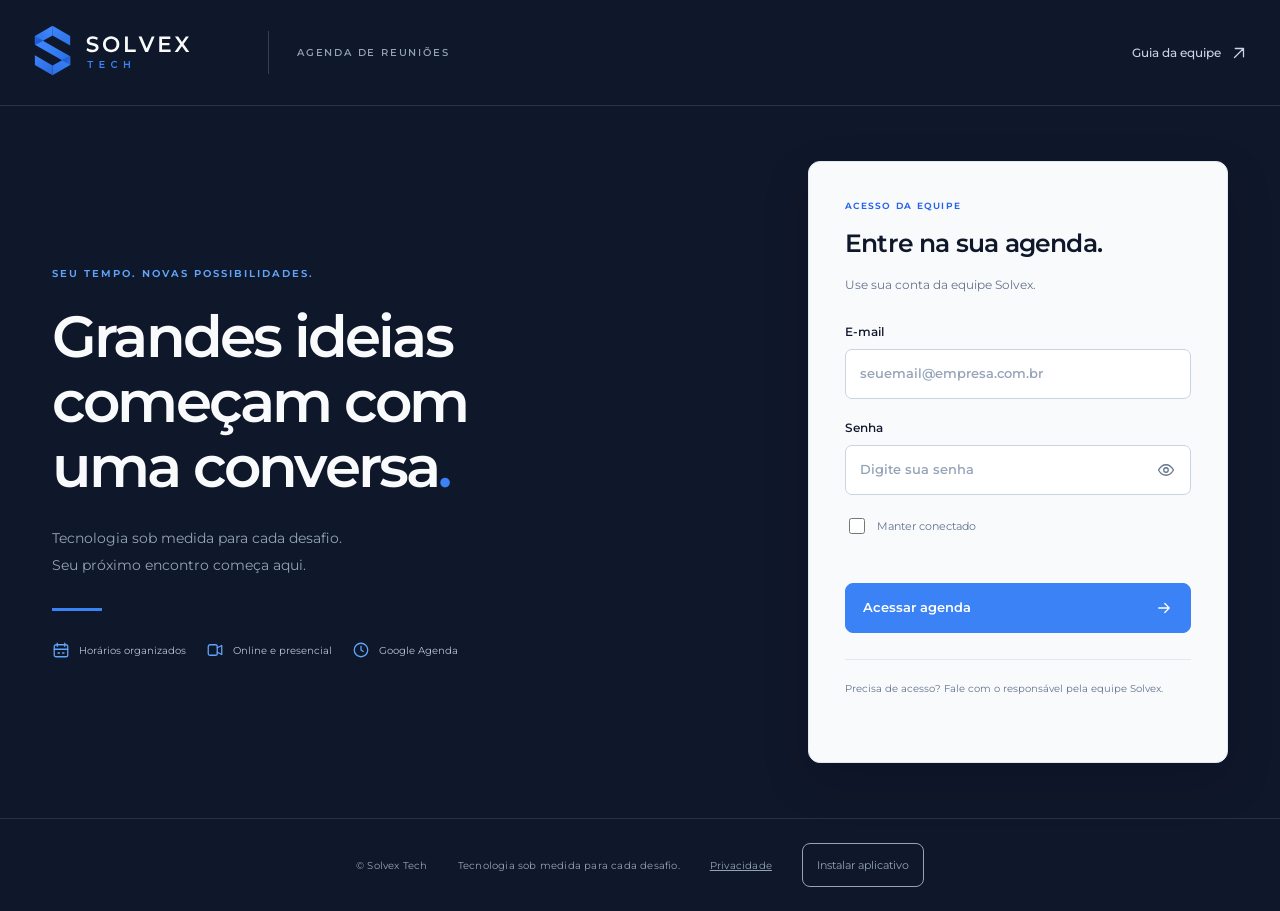
==== commit 6eb63b55: "Preservar as dobras da marca Solvex na logo, favicon e ícones do aplicativo" ====
--- a/index.html
+++ b/index.html
@@ -1,5 +1,5 @@
-<!doctype html><html lang="pt-BR"><head><meta http-equiv="Content-Security-Policy" content="default-src 'none'; script-src 'self'; worker-src 'self'; manifest-src 'self'; style-src 'self' 'unsafe-inline'; img-src 'self' data:; font-src 'self'; connect-src 'self' https://abweepruixcyetrzefhk.supabase.co; base-uri 'none'; object-src 'none'; form-action 'self'; upgrade-insecure-requests"><meta name="apple-mobile-web-app-title" content="Solvex Agenda"><link rel="manifest" href="app.webmanifest"><link rel="apple-touch-icon" sizes="180x180" href="apple-touch-icon.png"><meta charset="utf-8"><meta name="viewport" content="width=device-width,initial-scale=1,viewport-fit=cover"><meta name="referrer" content="no-referrer"><meta name="theme-color" content="#0F172A"><meta name="description" content="Agenda da equipe Solvex. Organize reuniões, horários e atendimentos."><title>Solvex | Agenda de reuniões</title><link rel="icon" href="favicon.svg"><link rel="stylesheet" href="assets/style-9cea440f1fc6.css"></head><body class="solvex-agenda agenda-portal">
+<!doctype html><html lang="pt-BR"><head><meta http-equiv="Content-Security-Policy" content="default-src 'none'; script-src 'self'; worker-src 'self'; manifest-src 'self'; style-src 'self' 'unsafe-inline'; img-src 'self' data:; font-src 'self'; connect-src 'self' https://abweepruixcyetrzefhk.supabase.co; base-uri 'none'; object-src 'none'; form-action 'self'; upgrade-insecure-requests"><meta name="apple-mobile-web-app-title" content="Solvex Agenda"><link rel="manifest" href="app-035e4ea2bb51.webmanifest"><link rel="apple-touch-icon" sizes="180x180" href="apple-touch-icon-e097a6389ca1.png"><meta charset="utf-8"><meta name="viewport" content="width=device-width,initial-scale=1,viewport-fit=cover"><meta name="referrer" content="no-referrer"><meta name="theme-color" content="#0F172A"><meta name="description" content="Agenda da equipe Solvex. Organize reuniões, horários e atendimentos."><title>Solvex | Agenda de reuniões</title><link rel="icon" href="favicon-e7b65bddf8f6.svg"><link rel="stylesheet" href="assets/style-9cea440f1fc6.css"></head><body class="solvex-agenda agenda-portal">
 <a class="skip-link" href="#agenda-root">Ir para a agenda</a>
-<header class="agenda-shell-header"><a href="./" aria-label="Solvex Agenda"><img src="solvex-logo.svg" alt="Solvex Tech"></a><span class="agenda-shell-product">AGENDA DE REUNIÕES</span><a class="agenda-guide-link" href="manual.html" target="_blank" rel="noopener">Guia da equipe <span data-solvex-icon="arrow-up-right"></span></a><div id="agenda-account" hidden><span id="agenda-account-name"></span><button class="button secondary" id="agenda-signout" type="button">Sair</button></div></header>
+<header class="agenda-shell-header"><a href="./" aria-label="Solvex Agenda"><img src="solvex-logo-417922d0b8ce.svg" alt="Solvex Tech"></a><span class="agenda-shell-product">AGENDA DE REUNIÕES</span><a class="agenda-guide-link" href="manual.html" target="_blank" rel="noopener">Guia da equipe <span data-solvex-icon="arrow-up-right"></span></a><div id="agenda-account" hidden><span id="agenda-account-name"></span><button class="button secondary" id="agenda-signout" type="button">Sair</button></div></header>
 <main id="agenda-login" class="agenda-login"><section class="agenda-login-intro"><p class="page-eyebrow">SEU TEMPO. NOVAS POSSIBILIDADES.</p><h1>Grandes ideias<br>começam com<br>uma conversa<span>.</span></h1><p>Tecnologia sob medida para cada desafio.<br>Seu próximo encontro começa aqui.</p><div class="solvex-hero-line" aria-hidden="true"></div><div class="agenda-login-tags"><span><span data-solvex-icon="calendar"></span>Horários organizados</span><span><span data-solvex-icon="video"></span>Online e presencial</span><span><span data-solvex-icon="clock"></span>Google Agenda</span></div></section><section class="agenda-login-card"><div id="agenda-login-loading" role="status">Verificando seu acesso…</div><div id="agenda-login-fields" hidden><p class="page-eyebrow">ACESSO DA EQUIPE</p><h2>Entre na sua agenda.</h2><p>Use sua conta da equipe Solvex.</p><form id="agenda-login-form"><label>E-mail<input type="email" name="email" autocomplete="username" placeholder="seuemail@empresa.com.br" required maxlength="254"></label><label>Senha<span class="agenda-password-wrap"><input type="password" name="password" autocomplete="current-password" placeholder="Digite sua senha" required maxlength="128"><button type="button" id="agenda-password-toggle" aria-label="Mostrar senha" aria-pressed="false"><svg viewBox="0 0 24 24" aria-hidden="true"><path d="M2 12s4-7 10-7 10 7 10 7-4 7-10 7S2 12 2 12Z"/><circle cx="12" cy="12" r="3"/></svg></button></span></label><label class="agenda-remember"><input type="checkbox" name="remember">Manter conectado</label><button class="button primary" type="submit">Acessar agenda <span data-solvex-icon="arrow-right"></span></button><p class="error" id="agenda-login-error" role="alert"></p></form><p class="agenda-login-contact">Precisa de acesso? Fale com o responsável pela equipe Solvex.</p></div></section></main>
 <main id="agenda-root" class="agenda-standalone-root" hidden tabindex="-1"></main><footer class="agenda-shell-footer"><span>© Solvex Tech</span><span>Tecnologia sob medida para cada desafio.</span><a href="privacidade-agenda.html">Privacidade</a></footer><script src="config.js" defer></script><script src="assets/icons-968d5dba30fa.js" defer></script><script src="assets/auth-ab4852074d04.js" defer></script><script src="assets/api-547841a2abc8.js" defer></script><script src="assets/categories-31a34558bee9.js" defer></script><script src="assets/weekly-4aabe3dd1ca1.js" defer></script><script src="assets/google-flow-968bbc43f188.js" defer></script><script src="assets/admin-420d1e878e5c.js" defer></script><script src="assets/portal-fc0ca8c63b61.js" defer></script><script src="assets/pwa-33f8adda4149.js" defer></script></body></html>
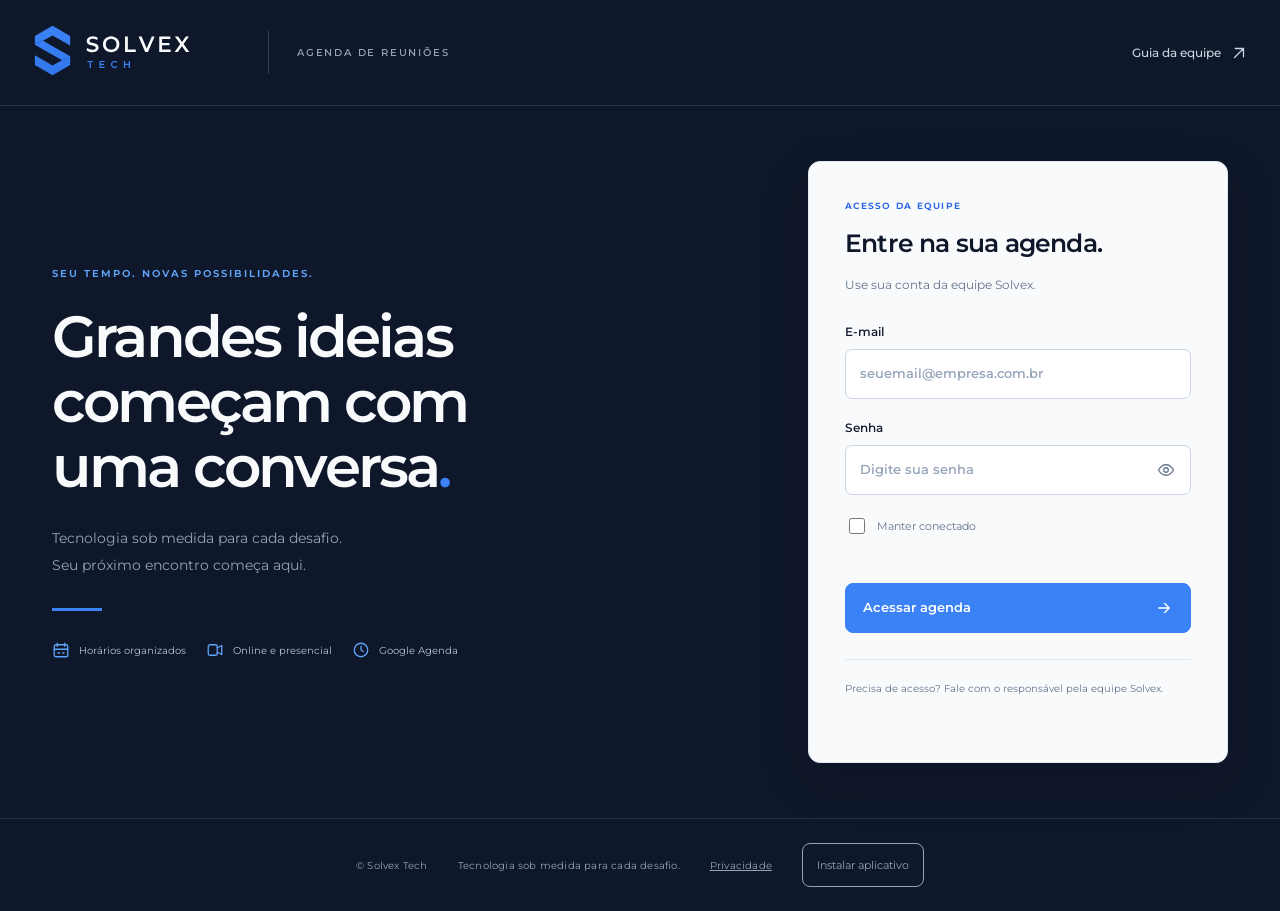
==== commit 715359c4: "Restringir as sombras da logo às duas sobreposições da fita de papel" ====
--- a/index.html
+++ b/index.html
@@ -1,5 +1,5 @@
-<!doctype html><html lang="pt-BR"><head><meta http-equiv="Content-Security-Policy" content="default-src 'none'; script-src 'self'; worker-src 'self'; manifest-src 'self'; style-src 'self' 'unsafe-inline'; img-src 'self' data:; font-src 'self'; connect-src 'self' https://abweepruixcyetrzefhk.supabase.co; base-uri 'none'; object-src 'none'; form-action 'self'; upgrade-insecure-requests"><meta name="apple-mobile-web-app-title" content="Solvex Agenda"><link rel="manifest" href="app-035e4ea2bb51.webmanifest"><link rel="apple-touch-icon" sizes="180x180" href="apple-touch-icon-e097a6389ca1.png"><meta charset="utf-8"><meta name="viewport" content="width=device-width,initial-scale=1,viewport-fit=cover"><meta name="referrer" content="no-referrer"><meta name="theme-color" content="#0F172A"><meta name="description" content="Agenda da equipe Solvex. Organize reuniões, horários e atendimentos."><title>Solvex | Agenda de reuniões</title><link rel="icon" href="favicon-e7b65bddf8f6.svg"><link rel="stylesheet" href="assets/style-9cea440f1fc6.css"></head><body class="solvex-agenda agenda-portal">
+<!doctype html><html lang="pt-BR"><head><meta http-equiv="Content-Security-Policy" content="default-src 'none'; script-src 'self'; worker-src 'self'; manifest-src 'self'; style-src 'self' 'unsafe-inline'; img-src 'self' data:; font-src 'self'; connect-src 'self' https://abweepruixcyetrzefhk.supabase.co; base-uri 'none'; object-src 'none'; form-action 'self'; upgrade-insecure-requests"><meta name="apple-mobile-web-app-title" content="Solvex Agenda"><link rel="manifest" href="app-76e375757fe2.webmanifest"><link rel="apple-touch-icon" sizes="180x180" href="apple-touch-icon-279f93a4d582.png"><meta charset="utf-8"><meta name="viewport" content="width=device-width,initial-scale=1,viewport-fit=cover"><meta name="referrer" content="no-referrer"><meta name="theme-color" content="#0F172A"><meta name="description" content="Agenda da equipe Solvex. Organize reuniões, horários e atendimentos."><title>Solvex | Agenda de reuniões</title><link rel="icon" href="favicon-53f6f0ac0384.svg"><link rel="stylesheet" href="assets/style-9cea440f1fc6.css"></head><body class="solvex-agenda agenda-portal">
 <a class="skip-link" href="#agenda-root">Ir para a agenda</a>
-<header class="agenda-shell-header"><a href="./" aria-label="Solvex Agenda"><img src="solvex-logo-417922d0b8ce.svg" alt="Solvex Tech"></a><span class="agenda-shell-product">AGENDA DE REUNIÕES</span><a class="agenda-guide-link" href="manual.html" target="_blank" rel="noopener">Guia da equipe <span data-solvex-icon="arrow-up-right"></span></a><div id="agenda-account" hidden><span id="agenda-account-name"></span><button class="button secondary" id="agenda-signout" type="button">Sair</button></div></header>
+<header class="agenda-shell-header"><a href="./" aria-label="Solvex Agenda"><img src="solvex-logo-3a4d4172ddec.svg" alt="Solvex Tech"></a><span class="agenda-shell-product">AGENDA DE REUNIÕES</span><a class="agenda-guide-link" href="manual.html" target="_blank" rel="noopener">Guia da equipe <span data-solvex-icon="arrow-up-right"></span></a><div id="agenda-account" hidden><span id="agenda-account-name"></span><button class="button secondary" id="agenda-signout" type="button">Sair</button></div></header>
 <main id="agenda-login" class="agenda-login"><section class="agenda-login-intro"><p class="page-eyebrow">SEU TEMPO. NOVAS POSSIBILIDADES.</p><h1>Grandes ideias<br>começam com<br>uma conversa<span>.</span></h1><p>Tecnologia sob medida para cada desafio.<br>Seu próximo encontro começa aqui.</p><div class="solvex-hero-line" aria-hidden="true"></div><div class="agenda-login-tags"><span><span data-solvex-icon="calendar"></span>Horários organizados</span><span><span data-solvex-icon="video"></span>Online e presencial</span><span><span data-solvex-icon="clock"></span>Google Agenda</span></div></section><section class="agenda-login-card"><div id="agenda-login-loading" role="status">Verificando seu acesso…</div><div id="agenda-login-fields" hidden><p class="page-eyebrow">ACESSO DA EQUIPE</p><h2>Entre na sua agenda.</h2><p>Use sua conta da equipe Solvex.</p><form id="agenda-login-form"><label>E-mail<input type="email" name="email" autocomplete="username" placeholder="seuemail@empresa.com.br" required maxlength="254"></label><label>Senha<span class="agenda-password-wrap"><input type="password" name="password" autocomplete="current-password" placeholder="Digite sua senha" required maxlength="128"><button type="button" id="agenda-password-toggle" aria-label="Mostrar senha" aria-pressed="false"><svg viewBox="0 0 24 24" aria-hidden="true"><path d="M2 12s4-7 10-7 10 7 10 7-4 7-10 7S2 12 2 12Z"/><circle cx="12" cy="12" r="3"/></svg></button></span></label><label class="agenda-remember"><input type="checkbox" name="remember">Manter conectado</label><button class="button primary" type="submit">Acessar agenda <span data-solvex-icon="arrow-right"></span></button><p class="error" id="agenda-login-error" role="alert"></p></form><p class="agenda-login-contact">Precisa de acesso? Fale com o responsável pela equipe Solvex.</p></div></section></main>
 <main id="agenda-root" class="agenda-standalone-root" hidden tabindex="-1"></main><footer class="agenda-shell-footer"><span>© Solvex Tech</span><span>Tecnologia sob medida para cada desafio.</span><a href="privacidade-agenda.html">Privacidade</a></footer><script src="config.js" defer></script><script src="assets/icons-968d5dba30fa.js" defer></script><script src="assets/auth-ab4852074d04.js" defer></script><script src="assets/api-547841a2abc8.js" defer></script><script src="assets/categories-31a34558bee9.js" defer></script><script src="assets/weekly-4aabe3dd1ca1.js" defer></script><script src="assets/google-flow-968bbc43f188.js" defer></script><script src="assets/admin-420d1e878e5c.js" defer></script><script src="assets/portal-fc0ca8c63b61.js" defer></script><script src="assets/pwa-33f8adda4149.js" defer></script></body></html>
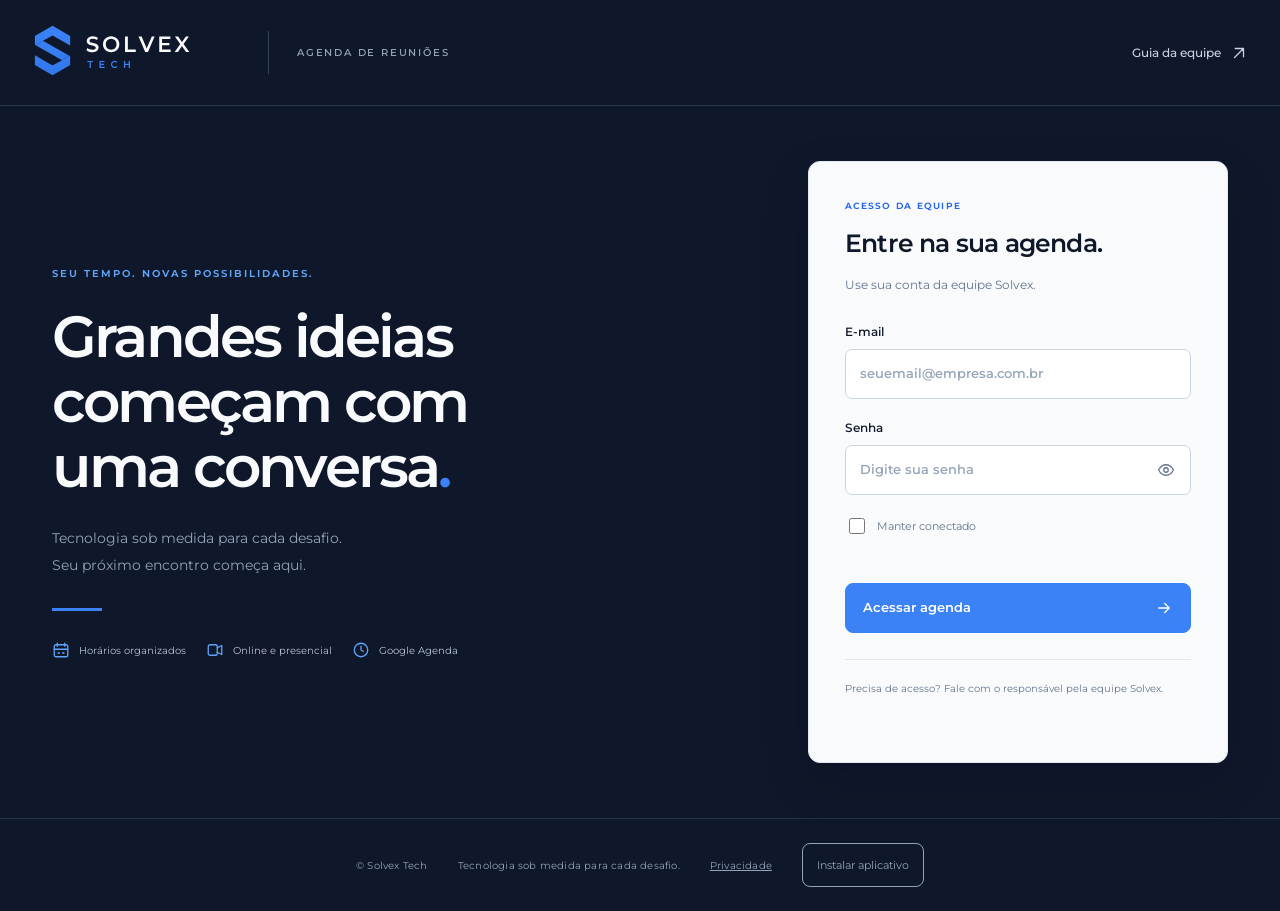
==== commit 46245dfd: "Inverter a projeção das sombras nas duas dobras da logo Solvex" ====
--- a/index.html
+++ b/index.html
@@ -1,5 +1,5 @@
-<!doctype html><html lang="pt-BR"><head><meta http-equiv="Content-Security-Policy" content="default-src 'none'; script-src 'self'; worker-src 'self'; manifest-src 'self'; style-src 'self' 'unsafe-inline'; img-src 'self' data:; font-src 'self'; connect-src 'self' https://abweepruixcyetrzefhk.supabase.co; base-uri 'none'; object-src 'none'; form-action 'self'; upgrade-insecure-requests"><meta name="apple-mobile-web-app-title" content="Solvex Agenda"><link rel="manifest" href="app-76e375757fe2.webmanifest"><link rel="apple-touch-icon" sizes="180x180" href="apple-touch-icon-279f93a4d582.png"><meta charset="utf-8"><meta name="viewport" content="width=device-width,initial-scale=1,viewport-fit=cover"><meta name="referrer" content="no-referrer"><meta name="theme-color" content="#0F172A"><meta name="description" content="Agenda da equipe Solvex. Organize reuniões, horários e atendimentos."><title>Solvex | Agenda de reuniões</title><link rel="icon" href="favicon-53f6f0ac0384.svg"><link rel="stylesheet" href="assets/style-9cea440f1fc6.css"></head><body class="solvex-agenda agenda-portal">
+<!doctype html><html lang="pt-BR"><head><meta http-equiv="Content-Security-Policy" content="default-src 'none'; script-src 'self'; worker-src 'self'; manifest-src 'self'; style-src 'self' 'unsafe-inline'; img-src 'self' data:; font-src 'self'; connect-src 'self' https://abweepruixcyetrzefhk.supabase.co; base-uri 'none'; object-src 'none'; form-action 'self'; upgrade-insecure-requests"><meta name="apple-mobile-web-app-title" content="Solvex Agenda"><link rel="manifest" href="app-42dbdd6f8c19.webmanifest"><link rel="apple-touch-icon" sizes="180x180" href="apple-touch-icon-090eed2da043.png"><meta charset="utf-8"><meta name="viewport" content="width=device-width,initial-scale=1,viewport-fit=cover"><meta name="referrer" content="no-referrer"><meta name="theme-color" content="#0F172A"><meta name="description" content="Agenda da equipe Solvex. Organize reuniões, horários e atendimentos."><title>Solvex | Agenda de reuniões</title><link rel="icon" href="favicon-79b0ba477d8b.svg"><link rel="stylesheet" href="assets/style-9cea440f1fc6.css"></head><body class="solvex-agenda agenda-portal">
 <a class="skip-link" href="#agenda-root">Ir para a agenda</a>
-<header class="agenda-shell-header"><a href="./" aria-label="Solvex Agenda"><img src="solvex-logo-3a4d4172ddec.svg" alt="Solvex Tech"></a><span class="agenda-shell-product">AGENDA DE REUNIÕES</span><a class="agenda-guide-link" href="manual.html" target="_blank" rel="noopener">Guia da equipe <span data-solvex-icon="arrow-up-right"></span></a><div id="agenda-account" hidden><span id="agenda-account-name"></span><button class="button secondary" id="agenda-signout" type="button">Sair</button></div></header>
+<header class="agenda-shell-header"><a href="./" aria-label="Solvex Agenda"><img src="solvex-logo-5545c9b8863d.svg" alt="Solvex Tech"></a><span class="agenda-shell-product">AGENDA DE REUNIÕES</span><a class="agenda-guide-link" href="manual.html" target="_blank" rel="noopener">Guia da equipe <span data-solvex-icon="arrow-up-right"></span></a><div id="agenda-account" hidden><span id="agenda-account-name"></span><button class="button secondary" id="agenda-signout" type="button">Sair</button></div></header>
 <main id="agenda-login" class="agenda-login"><section class="agenda-login-intro"><p class="page-eyebrow">SEU TEMPO. NOVAS POSSIBILIDADES.</p><h1>Grandes ideias<br>começam com<br>uma conversa<span>.</span></h1><p>Tecnologia sob medida para cada desafio.<br>Seu próximo encontro começa aqui.</p><div class="solvex-hero-line" aria-hidden="true"></div><div class="agenda-login-tags"><span><span data-solvex-icon="calendar"></span>Horários organizados</span><span><span data-solvex-icon="video"></span>Online e presencial</span><span><span data-solvex-icon="clock"></span>Google Agenda</span></div></section><section class="agenda-login-card"><div id="agenda-login-loading" role="status">Verificando seu acesso…</div><div id="agenda-login-fields" hidden><p class="page-eyebrow">ACESSO DA EQUIPE</p><h2>Entre na sua agenda.</h2><p>Use sua conta da equipe Solvex.</p><form id="agenda-login-form"><label>E-mail<input type="email" name="email" autocomplete="username" placeholder="seuemail@empresa.com.br" required maxlength="254"></label><label>Senha<span class="agenda-password-wrap"><input type="password" name="password" autocomplete="current-password" placeholder="Digite sua senha" required maxlength="128"><button type="button" id="agenda-password-toggle" aria-label="Mostrar senha" aria-pressed="false"><svg viewBox="0 0 24 24" aria-hidden="true"><path d="M2 12s4-7 10-7 10 7 10 7-4 7-10 7S2 12 2 12Z"/><circle cx="12" cy="12" r="3"/></svg></button></span></label><label class="agenda-remember"><input type="checkbox" name="remember">Manter conectado</label><button class="button primary" type="submit">Acessar agenda <span data-solvex-icon="arrow-right"></span></button><p class="error" id="agenda-login-error" role="alert"></p></form><p class="agenda-login-contact">Precisa de acesso? Fale com o responsável pela equipe Solvex.</p></div></section></main>
 <main id="agenda-root" class="agenda-standalone-root" hidden tabindex="-1"></main><footer class="agenda-shell-footer"><span>© Solvex Tech</span><span>Tecnologia sob medida para cada desafio.</span><a href="privacidade-agenda.html">Privacidade</a></footer><script src="config.js" defer></script><script src="assets/icons-968d5dba30fa.js" defer></script><script src="assets/auth-ab4852074d04.js" defer></script><script src="assets/api-547841a2abc8.js" defer></script><script src="assets/categories-31a34558bee9.js" defer></script><script src="assets/weekly-4aabe3dd1ca1.js" defer></script><script src="assets/google-flow-968bbc43f188.js" defer></script><script src="assets/admin-420d1e878e5c.js" defer></script><script src="assets/portal-fc0ca8c63b61.js" defer></script><script src="assets/pwa-33f8adda4149.js" defer></script></body></html>
